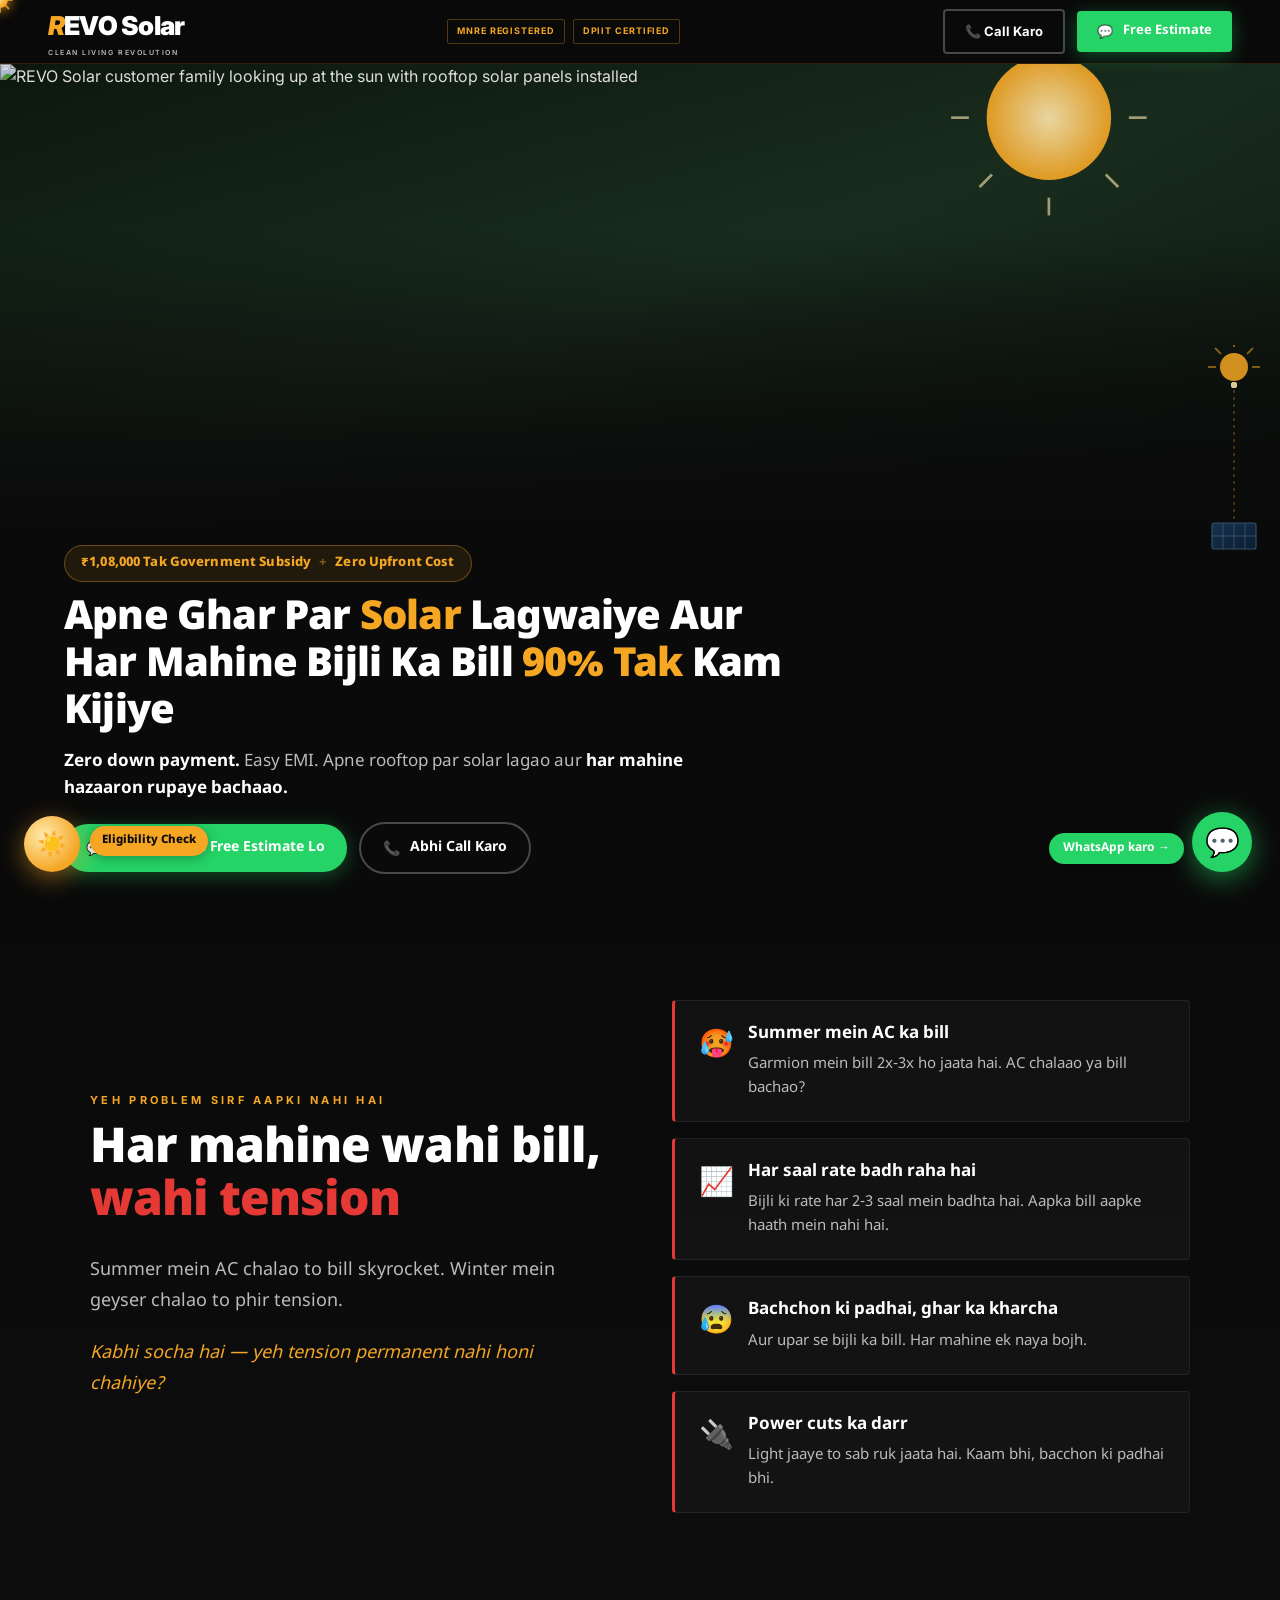
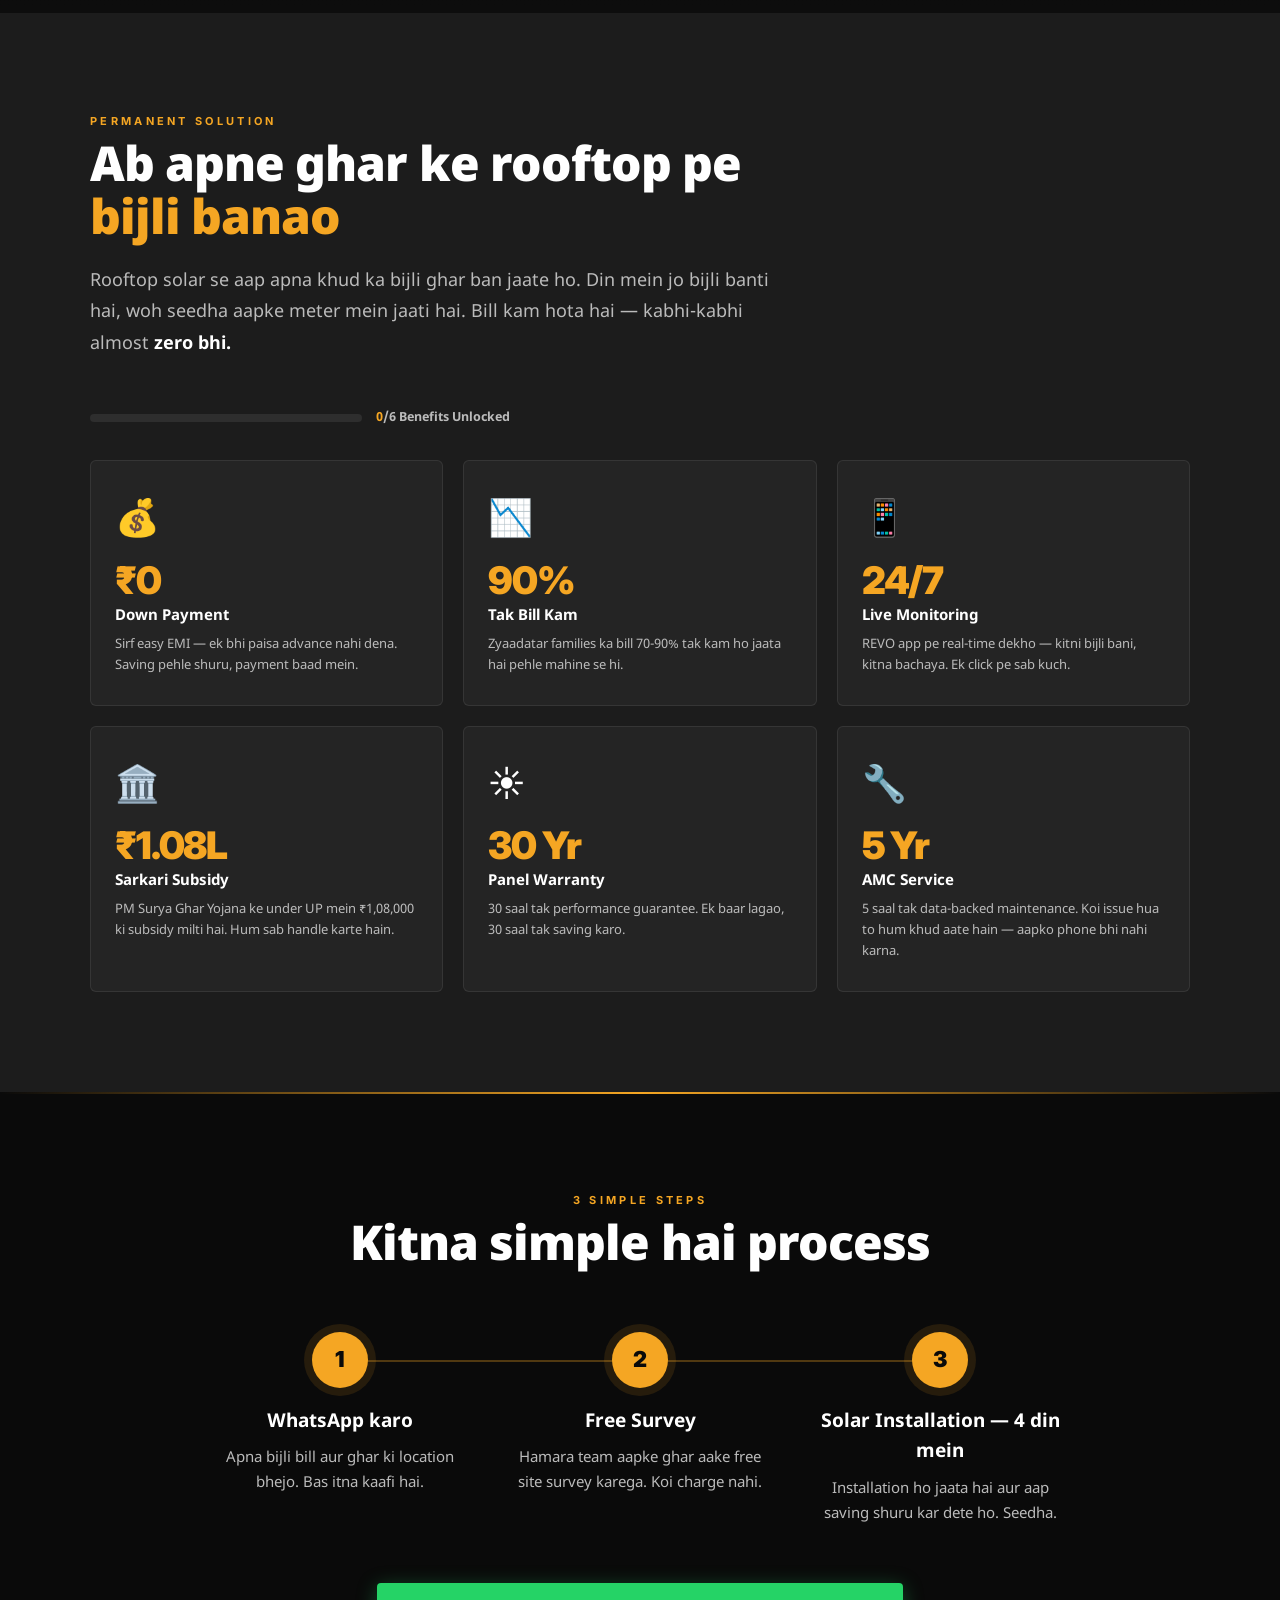
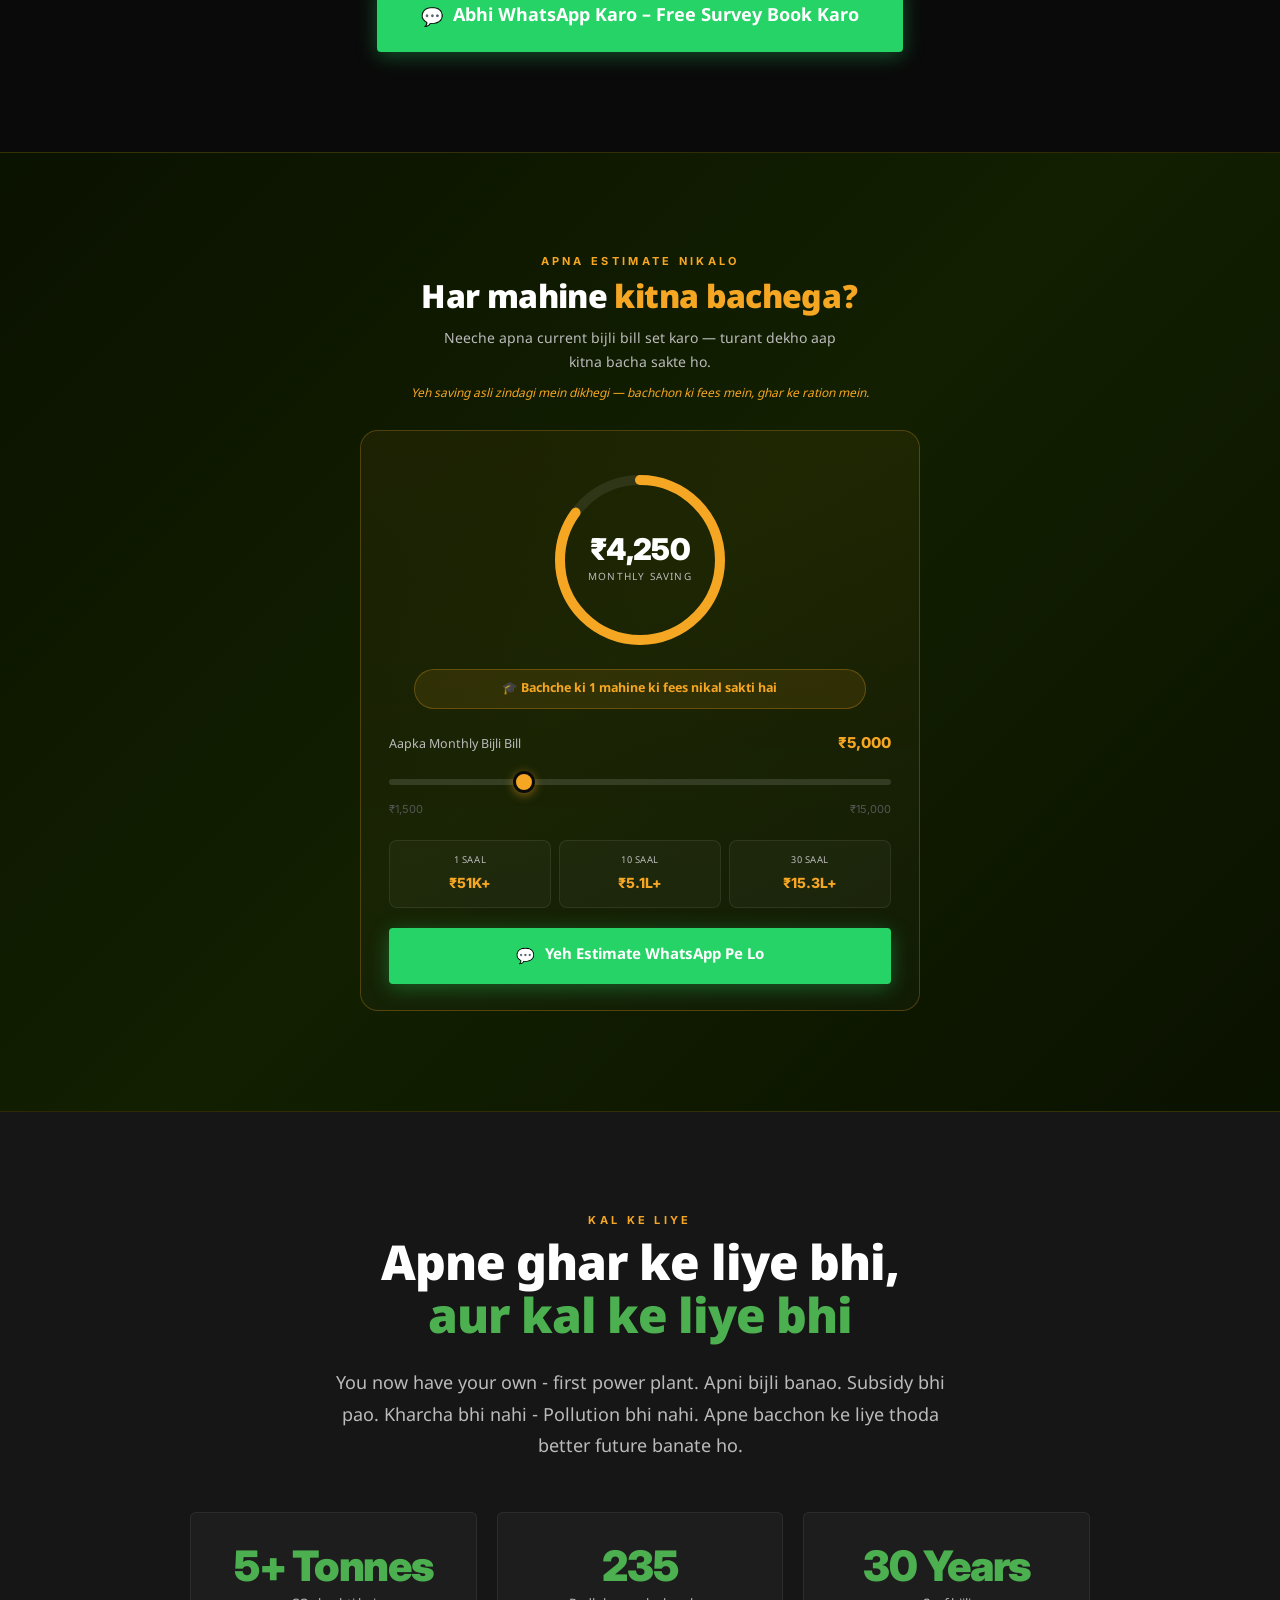
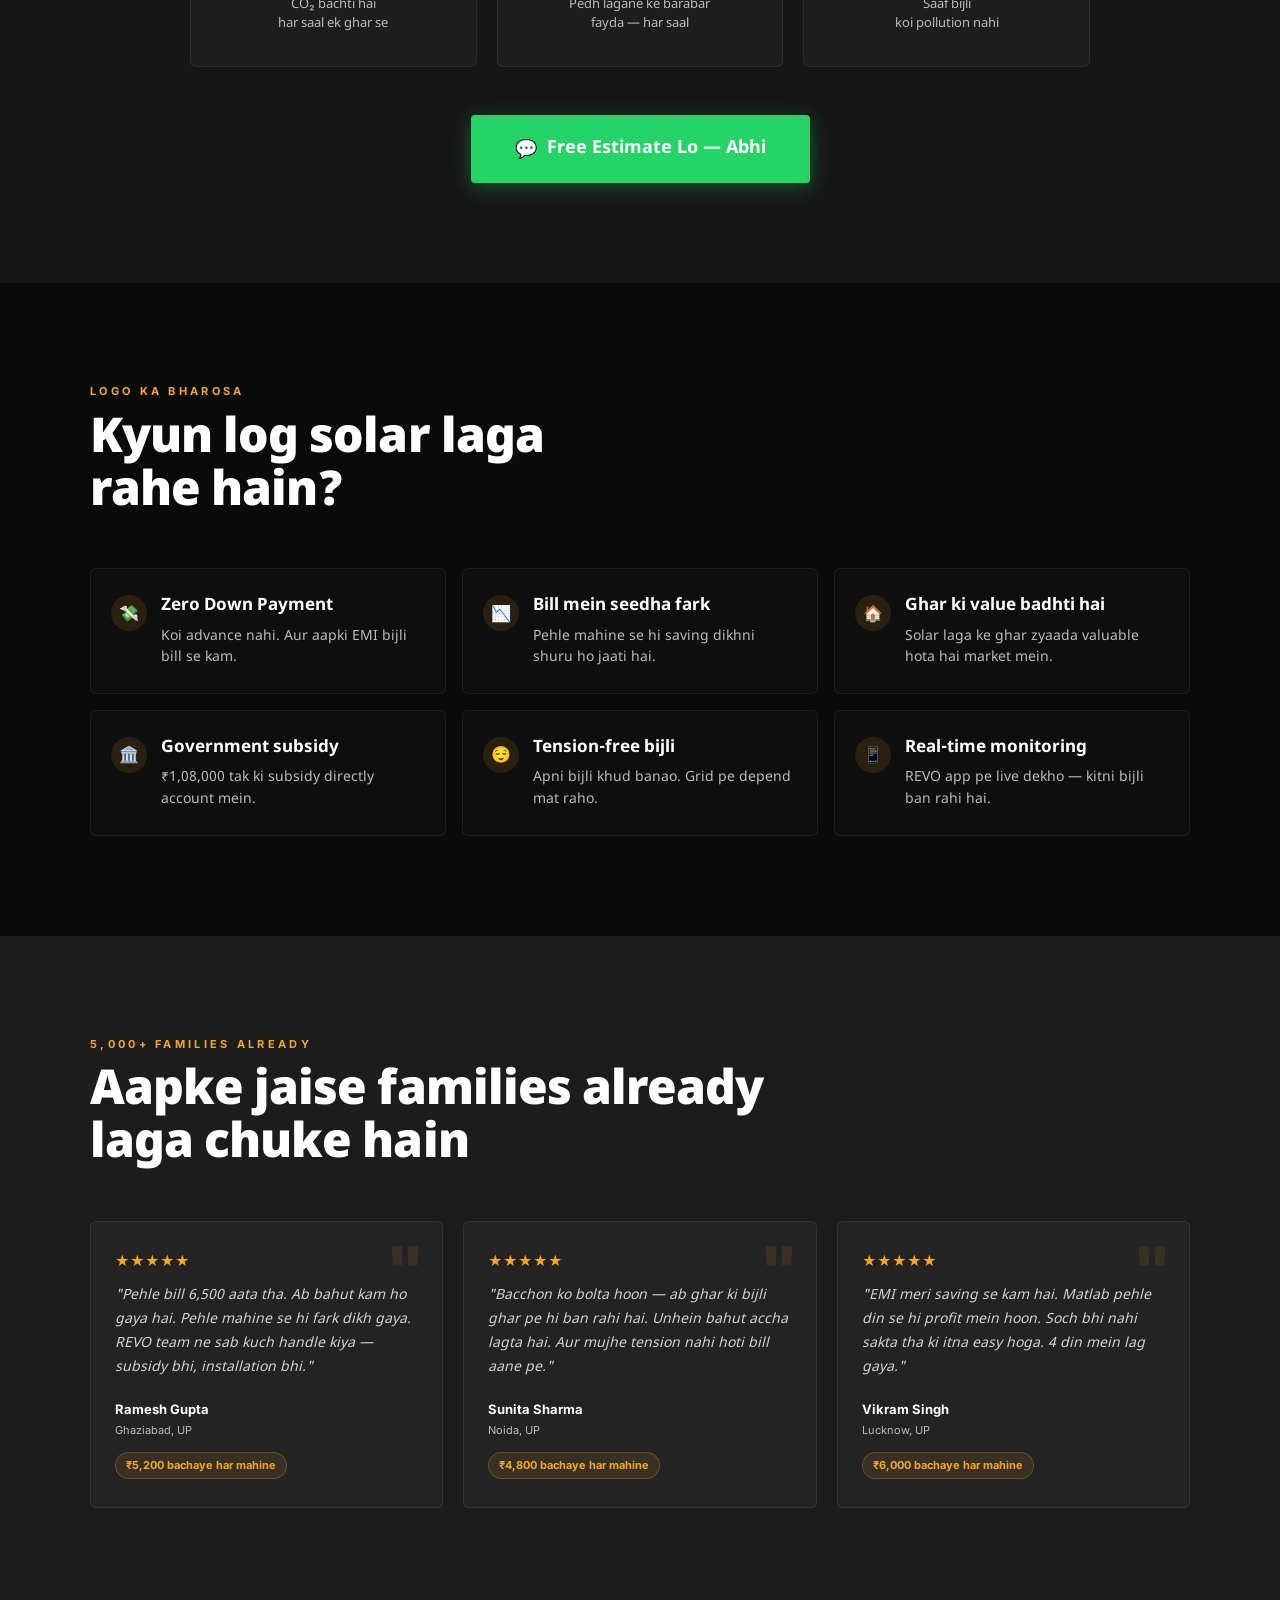
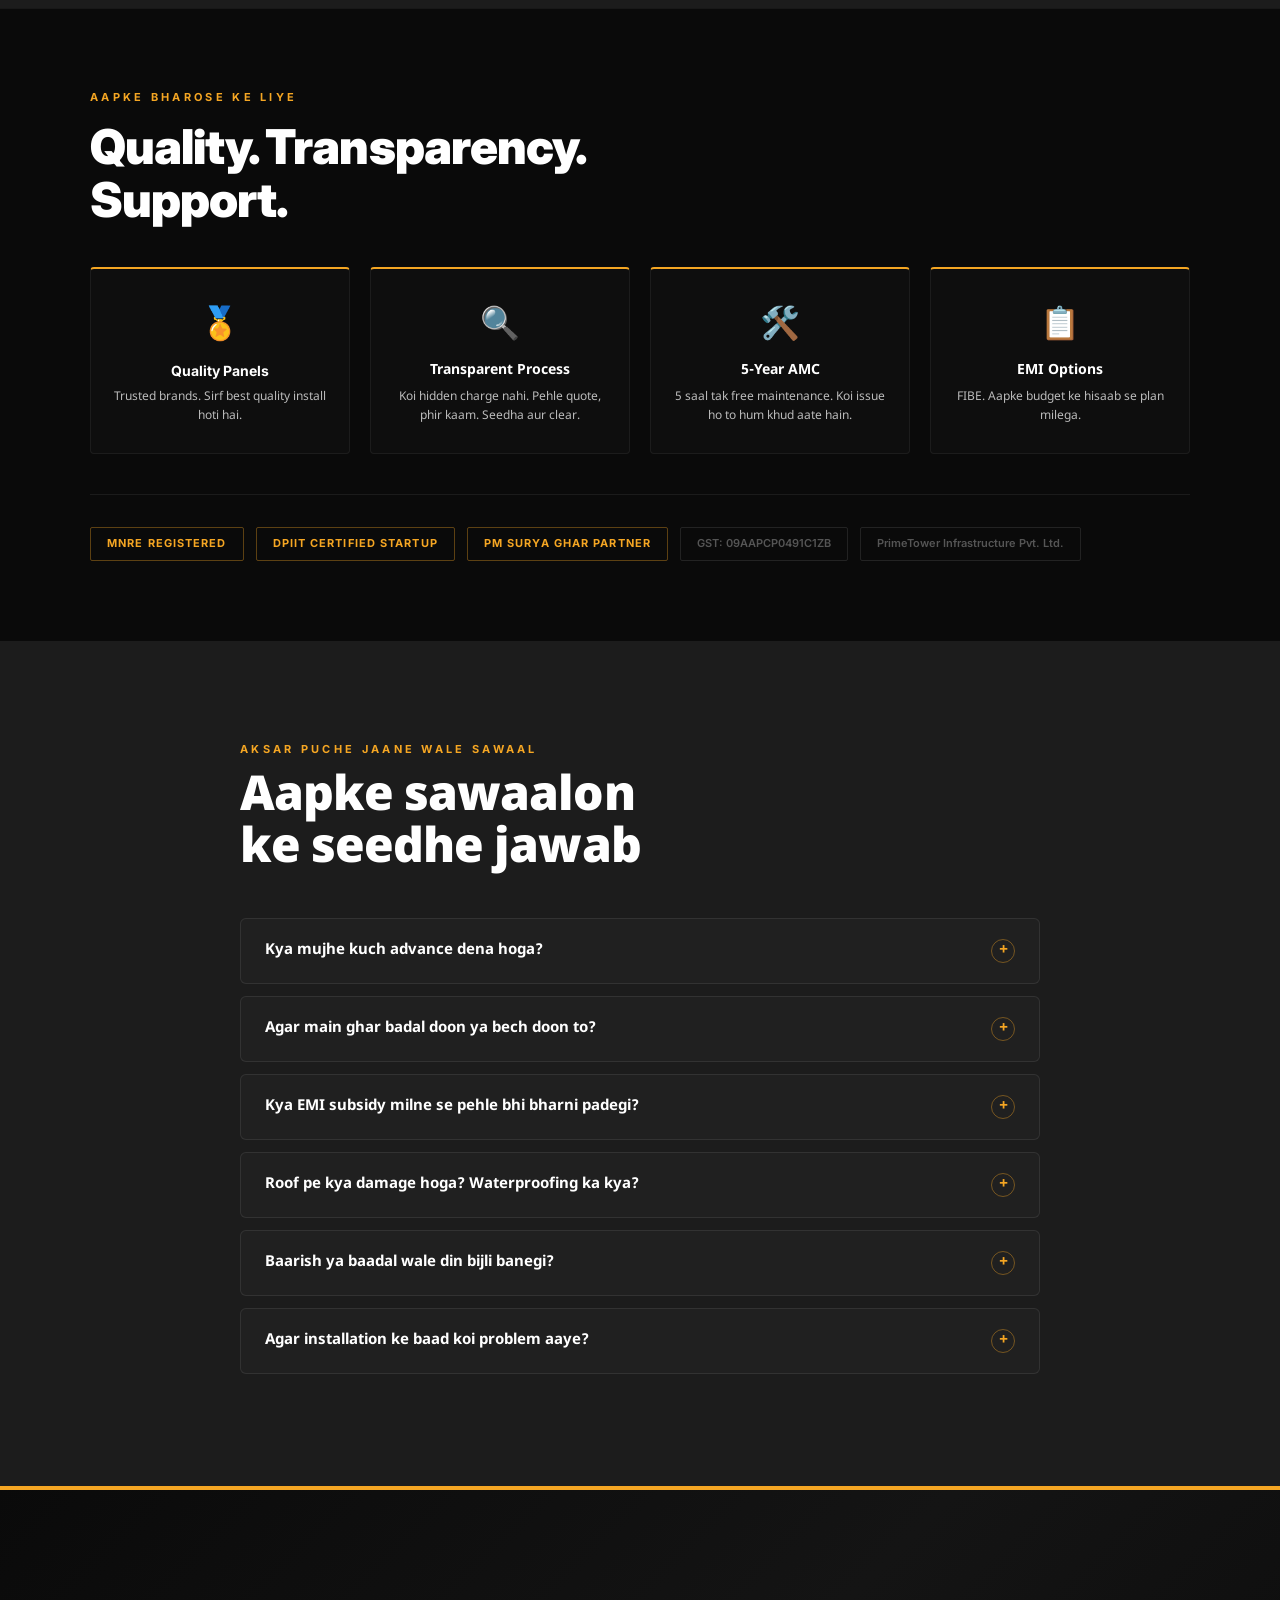
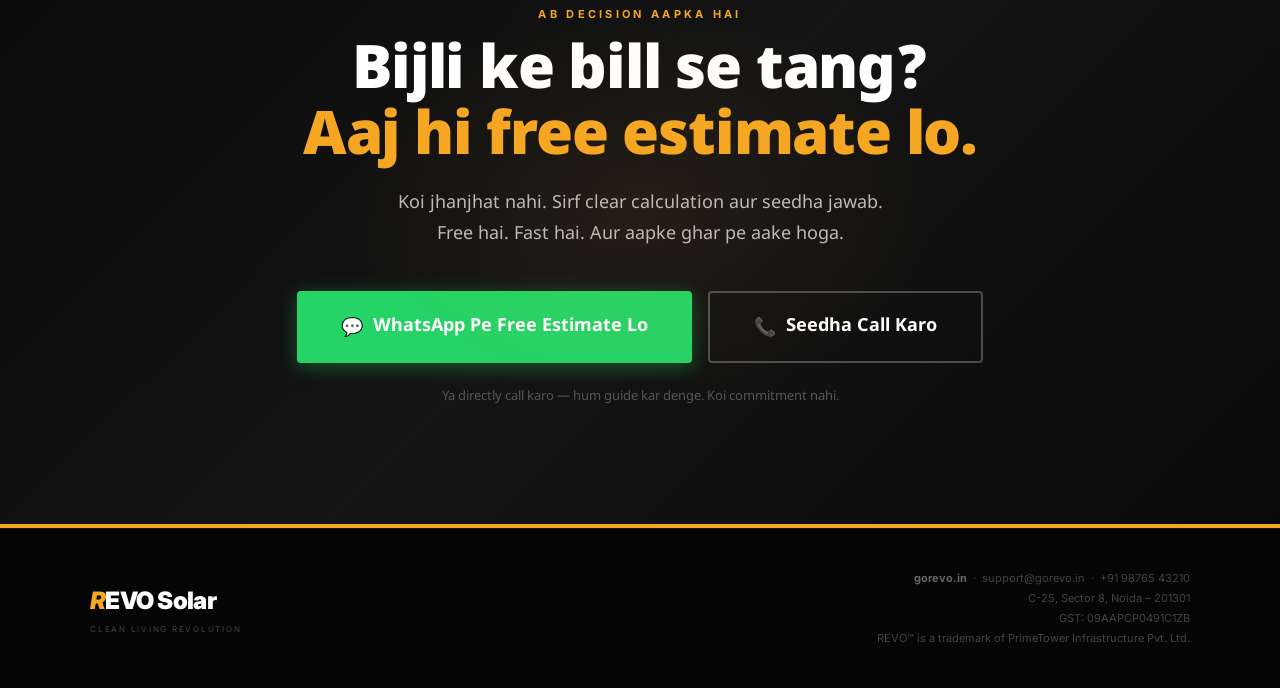
==== index.html @ 22bdc680 "update hero image and increase font size" ====
<!DOCTYPE html>
<html lang="hi">
<head>
<meta charset="UTF-8">
<meta name="viewport" content="width=device-width, initial-scale=1.0">
<title>REVO Solar — Ghar Ke Rooftop Pe Bijli Banao</title>

<!-- ── WHATSAPP / SOCIAL SHARE PREVIEW ── -->
<meta property="og:title" content="REVO Solar — Ghar Ke Rooftop Pe Bijli Banao">
<meta property="og:description" content="₹1,08,000 Tak Government Subsidy + Zero Upfront Cost. Apne ghar par solar lagwaiye aur bijli ka bill 90% tak kam kijiye.">
<meta property="og:image" content="https://gorevo.in/og-image.png">
<meta property="og:image:width" content="1200">
<meta property="og:image:height" content="630">
<meta property="og:url" content="https://gorevo.in">
<meta property="og:type" content="website">
<meta property="og:site_name" content="REVO Solar">
<meta name="twitter:card" content="summary_large_image">
<meta name="twitter:title" content="REVO Solar — Ghar Ke Rooftop Pe Bijli Banao">
<meta name="twitter:description" content="₹1,08,000 Tak Government Subsidy + Zero Upfront Cost. Har mahine bijli bill 90% tak kam kijiye.">
<meta name="twitter:image" content="https://gorevo.in/og-image.png">
<style>
@import url('https://fonts.googleapis.com/css2?family=Inter:ital,wght@0,300;0,400;0,500;0,600;0,700;0,800;0,900;1,700;1,900&family=Noto+Sans+Devanagari:wght@400;500;600;700;800;900&display=swap');

/* ── TOKENS ─────────────────────────────── */
:root {
  --black:   #0A0A0A;
  --dark:    #111111;
  --dark2:   #161616;
  --charcoal:#1C1C1C;
  --gold:    #F5A623;
  --gold2:   #E09010;
  --smoke:   #BBBBBB;
  --white:   #FFFFFF;
  --canvas:  #F5F3EE;
  --green:   #1DB954;
  --wa:      #25D366;
  --wa2:     #128C7E;
  --red:     #E53935;
}

/* ── RESET ───────────────────────────────── */
*, *::before, *::after { margin:0; padding:0; box-sizing:border-box; }
html { scroll-behavior: smooth; }
body {
  font-family: 'Inter', Arial, sans-serif;
  background: var(--black);
  color: var(--white);
  line-height: 1.6;
  overflow-x: hidden;
}
img { max-width:100%; display:block; }
a { text-decoration:none; color:inherit; }

/* Hindi text */
.hi {
  font-family: 'Noto Sans Devanagari', 'Inter', sans-serif;
}

/* ── TYPOGRAPHY ──────────────────────────── */
.eyebrow {
  font-size: 11px; font-weight: 700;
  letter-spacing: 0.3em; text-transform: uppercase;
  color: var(--gold);
}
.section-title {
  font-size: clamp(28px, 4vw, 48px);
  font-weight: 900; line-height: 1.1;
  letter-spacing: -0.02em;
}
.section-sub {
  font-size: clamp(15px, 2vw, 18px);
  color: var(--smoke); line-height: 1.75;
}

/* ── BUTTONS ─────────────────────────────── */
.btn {
  display: inline-flex; align-items: center; gap: 10px;
  font-family: 'Inter', sans-serif;
  font-weight: 700; font-size: 15px;
  padding: 16px 28px; border-radius: 4px;
  cursor: pointer; border: none;
  transition: all 0.2s ease;
  white-space: nowrap;
}
.btn-wa {
  background: var(--wa);
  color: var(--white);
  box-shadow: 0 4px 20px rgba(37,211,102,0.35);
}
.btn-wa:hover { background: var(--wa2); transform: translateY(-2px); box-shadow: 0 8px 28px rgba(37,211,102,0.45); }
.btn-call {
  background: transparent;
  color: var(--white);
  border: 2px solid rgba(255,255,255,0.25);
}
.btn-call:hover { border-color: var(--gold); color: var(--gold); }
.btn-gold {
  background: var(--gold);
  color: var(--black);
  font-size: 16px;
  padding: 18px 36px;
  box-shadow: 0 4px 24px rgba(245,166,35,0.35);
}
.btn-gold:hover { background: var(--gold2); transform: translateY(-2px); }
.btn-lg { font-size: 18px; padding: 20px 44px; }

/* ── NAVBAR ──────────────────────────────── */
.navbar {
  position: fixed; top: 0; left: 0; right: 0; z-index: 100;
  background: rgba(10,10,10,0.92);
  backdrop-filter: blur(16px);
  -webkit-backdrop-filter: blur(16px);
  border-bottom: 1px solid rgba(245,166,35,0.15);
  padding: env(safe-area-inset-top, 0px) 48px 0;
  display: flex; align-items: center;
  justify-content: space-between;
  height: calc(64px + env(safe-area-inset-top, 0px));
  box-sizing: border-box;
}
.nav-logo {
  font-size: 26px; font-weight: 900;
  letter-spacing: -0.03em; color: var(--white);
}
.nav-logo em { font-style: italic; color: var(--gold); }
.nav-logo-sub {
  font-size: 7px; font-weight: 600;
  letter-spacing: 0.22em; text-transform: uppercase;
  color: var(--smoke); margin-top: 1px;
}
.nav-cta {
  display: flex; align-items: center; gap: 12px;
}
.nav-badges {
  display: flex; gap: 8px; align-items: center;
}
.nav-badge {
  font-size: 9px; font-weight: 700;
  letter-spacing: 0.1em; text-transform: uppercase;
  color: var(--gold); border: 1px solid rgba(245,166,35,0.3);
  padding: 4px 9px; border-radius: 2px;
}

/* ── FLOATING WA BUTTON ──────────────────── */
.float-wa {
  position: fixed; bottom: 28px; right: 28px; z-index: 200;
  width: 60px; height: 60px; border-radius: 50%;
  background: var(--wa);
  display: flex; align-items: center; justify-content: center;
  box-shadow: 0 6px 28px rgba(37,211,102,0.55);
  font-size: 28px;
  cursor: pointer;
  transition: transform 0.2s, box-shadow 0.2s;
  animation: pulse-wa 2.5s infinite;
}
.float-wa:hover { transform: scale(1.1); box-shadow: 0 10px 36px rgba(37,211,102,0.7); }
@keyframes pulse-wa {
  0%,100% { box-shadow: 0 6px 28px rgba(37,211,102,0.55); }
  50% { box-shadow: 0 6px 40px rgba(37,211,102,0.85); }
}
.float-wa-label {
  position: fixed; bottom: 36px; right: 96px; z-index: 200;
  background: var(--wa); color: white;
  font-size: 12px; font-weight: 700;
  padding: 6px 14px; border-radius: 100px;
  white-space: nowrap;
  box-shadow: 0 2px 12px rgba(0,0,0,0.3);
  font-family: 'Noto Sans Devanagari', sans-serif;
}

/* ── SECTIONS ────────────────────────────── */
section { width: 100%; overflow: hidden; }

/* ── 1. HERO ─────────────────────────────── */
.hero {
  height: 100vh;
  height: 100svh;
  min-height: 560px;
  padding-top: calc(64px + env(safe-area-inset-top, 0px));
  display: flex; flex-direction: column;
  position: relative;
  background: var(--black);
  overflow: hidden;
}
.hero-image-zone {
  position: relative;
  width: 100%;
  flex: 1 1 auto;
  min-height: 0;
  background: linear-gradient(160deg, #0d1a0d 0%, #1a3020 50%, #0a120a 100%);
  display: flex; align-items: center; justify-content: center;
  overflow: hidden;
}
.hero-img-placeholder {
  width: 100%; height: 100%;
  background: linear-gradient(135deg,
    #1a2e1a 0%, #2d4a35 30%, #1a3a20 60%, #0d1a10 100%);
  display: flex; align-items: center; justify-content: center;
  font-size: 13px; color: rgba(255,255,255,0.2);
  letter-spacing: 0.2em; text-transform: uppercase;
  font-style: italic; flex-direction: column; gap: 8px;
}
/* Slot for the real hero image */
.hero-img-placeholder img {
  width:100%; height:100%; object-fit:cover; object-position:center;
}
.hero-image-zone::after {
  content:''; position:absolute; inset:0;
  background: linear-gradient(
    to bottom,
    transparent 35%,
    rgba(10,10,10,0.55) 72%,
    var(--black) 100%
  );
}

/* Hero content below image */
.hero-content {
  flex: 0 0 auto;
  padding: 18px 64px 26px;
  max-width: 900px;
  position: relative; z-index: 2;
}
.hero-content .eyebrow { margin-bottom: 10px; }
.hero-badge {
  display: inline-flex; align-items: center; gap: 8px;
  font-size: clamp(11px, 1.5vw, 13px); font-weight: 800;
  color: var(--gold); background: rgba(245,166,35,0.1);
  border: 1px solid rgba(245,166,35,0.35);
  padding: 7px 16px; border-radius: 100px;
  margin-bottom: 14px; letter-spacing: 0.01em;
}
.hero-badge .sep { color: rgba(245,166,35,0.45); }
.hero-headline {
  font-size: clamp(20px, 3.4vw, 40px);
  font-weight: 900; line-height: 1.18;
  letter-spacing: -0.02em;
  margin-bottom: 12px;
}
.hero-headline .word {
  display: inline-block;
  opacity: 0; transform: translateY(18px);
  animation: word-in 0.6s cubic-bezier(.22,1,.36,1) forwards;
}
@keyframes word-in { to { opacity: 1; transform: translateY(0); } }
.hero-headline .gold { color: var(--gold); }
.hero-sub {
  font-size: clamp(14px, 1.8vw, 17px);
  color: var(--smoke); line-height: 1.6;
  margin-bottom: 18px; max-width: 640px;
}
.hero-sub strong { color: var(--white); }
.hero-cta { display: flex; gap: 12px; flex-wrap: wrap; align-items: center; }
.hero-cta .btn {
  border-radius: 100px;
  padding: 13px 22px;
  font-size: 14px;
}
.hero-cta .btn-lg { font-size: 14px; padding: 13px 22px; }

/* ── 2. PAIN SECTION ─────────────────────── */
.pain {
  background: linear-gradient(180deg, var(--black) 0%, #0d0d0d 100%);
  padding: 100px 64px;
}
.pain-inner {
  max-width: 1100px; margin: 0 auto;
  display: grid; grid-template-columns: 1fr 1fr; gap: 64px; align-items: center;
}
.pain-text .eyebrow { margin-bottom: 16px; }
.pain-text .section-title { margin-bottom: 24px; }
.pain-text .section-sub { margin-bottom: 20px; }
.pain-text .section-sub + .section-sub { color: var(--gold); font-style: italic; }

.pain-cards { display: flex; flex-direction: column; gap: 16px; }
.pain-card {
  background: rgba(255,255,255,0.03);
  border: 1px solid rgba(255,255,255,0.07);
  border-left: 3px solid var(--red);
  border-radius: 4px;
  padding: 20px 24px;
  display: flex; align-items: flex-start; gap: 14px;
}
.pain-card .pc-icon { font-size: 28px; flex-shrink: 0; }
.pain-card .pc-title {
  font-size: 17px; font-weight: 700;
  color: var(--white); margin-bottom: 5px;
}
.pain-card .pc-sub { font-size: 15px; color: var(--smoke); line-height: 1.6; }

/* ── 3. SOLUTION ─────────────────────────── */
.solution {
  background: var(--charcoal);
  padding: 100px 64px;
}
.solution-inner {
  max-width: 1100px; margin: 0 auto;
}
.solution .eyebrow { margin-bottom: 14px; }
.solution .section-title { margin-bottom: 16px; max-width: 700px; }
.solution .section-sub { max-width: 680px; margin-bottom: 48px; }

.solution-grid {
  display: grid; grid-template-columns: repeat(3,1fr); gap: 20px;
}
.sol-card {
  background: rgba(255,255,255,0.04);
  border: 1px solid rgba(255,255,255,0.08);
  border-radius: 6px; padding: 28px 24px;
  transition: border-color 0.2s, background 0.2s;
}
.sol-card:hover {
  border-color: rgba(245,166,35,0.4);
  background: rgba(245,166,35,0.04);
}
.sol-card .sc-icon { font-size: 36px; margin-bottom: 14px; }
.sol-card .sc-num {
  font-size: 38px; font-weight: 900;
  color: var(--gold); letter-spacing: -0.03em;
  line-height: 1; margin-bottom: 6px;
}
.sol-card .sc-title {
  font-size: 15px; font-weight: 700;
  color: var(--white); margin-bottom: 6px;
}
.sol-card .sc-desc { font-size: 13px; color: var(--smoke); line-height: 1.6; }

.unlock-tracker {
  display: flex; align-items: center; gap: 14px;
  margin-bottom: 32px; max-width: 420px;
}
.unlock-bar-track {
  flex: 1; height: 8px; border-radius: 100px;
  background: rgba(255,255,255,0.08);
  overflow: hidden;
}
.unlock-bar-fill {
  height: 100%; width: 0%; border-radius: 100px;
  background: linear-gradient(90deg, var(--gold2), var(--gold));
  transition: width 0.5s cubic-bezier(.22,1,.36,1);
}
.unlock-label {
  font-size: 12.5px; font-weight: 700; color: var(--smoke);
  white-space: nowrap;
}
.unlock-label strong { color: var(--gold); }

.sol-card { position: relative; cursor: pointer; }
.sol-card .sc-check {
  position: absolute; top: 14px; right: 14px;
  width: 22px; height: 22px; border-radius: 50%;
  background: var(--gold); color: var(--black);
  font-size: 12px; font-weight: 900;
  display: flex; align-items: center; justify-content: center;
  opacity: 0; transform: scale(0.4);
  transition: opacity 0.3s cubic-bezier(.34,1.56,.64,1), transform 0.3s cubic-bezier(.34,1.56,.64,1);
}
.sol-card.unlocked {
  border-color: rgba(245,166,35,0.5);
  background: rgba(245,166,35,0.05);
  box-shadow: 0 0 0 1px rgba(245,166,35,0.15), 0 8px 24px rgba(245,166,35,0.1);
}
.sol-card.unlocked .sc-check { opacity: 1; transform: scale(1); }
.sol-card.unlocked .sc-num { animation: sc-num-pop 0.4s cubic-bezier(.34,1.56,.64,1); }
@keyframes sc-num-pop {
  0% { transform: scale(0.85); }
  60% { transform: scale(1.08); }
  100% { transform: scale(1); }
}

/* ── 4. HOW IT WORKS ─────────────────────── */
.howto {
  background: var(--black);
  padding: 100px 64px;
  position: relative;
}
.howto::before {
  content: ''; position: absolute;
  top: 0; left: 0; right: 0; height: 2px;
  background: linear-gradient(90deg, transparent, var(--gold), transparent);
}
.howto-inner { max-width: 900px; margin: 0 auto; text-align: center; }
.howto .eyebrow { margin-bottom: 14px; }
.howto .section-title { margin-bottom: 56px; }

.steps { display: grid; grid-template-columns: repeat(3,1fr); gap: 0; position: relative; }
.steps::before {
  content: ''; position: absolute;
  top: 28px; left: calc(33.33% / 2); right: calc(33.33% / 2);
  height: 2px; background: var(--gold); opacity: 0.3; z-index: 0;
}
.step-flow {
  position: absolute; top: 28px;
  left: calc(33.33% / 2); right: calc(33.33% / 2);
  height: 2px; z-index: 0; pointer-events: none;
}
.spark {
  position: absolute; top: -3px; left: 0;
  width: 8px; height: 8px; border-radius: 50%;
  background: var(--gold);
  box-shadow: 0 0 10px 2px rgba(245,166,35,0.7);
  opacity: 0;
  animation: spark-flow 3s ease-in-out infinite;
}
.spark:nth-child(2) { animation-delay: 1s; }
.spark:nth-child(3) { animation-delay: 2s; }
@keyframes spark-flow {
  0% { left: 0%; opacity: 0; }
  8% { opacity: 1; }
  92% { opacity: 1; }
  100% { left: 100%; opacity: 0; }
}
@keyframes spark-flow-v {
  0% { top: 0%; opacity: 0; }
  8% { opacity: 1; }
  92% { opacity: 1; }
  100% { top: 100%; opacity: 0; }
}
.step { display: flex; flex-direction: column; align-items: center; text-align: center; padding: 0 20px; position: relative; z-index: 1; }
.step-num {
  width: 56px; height: 56px; border-radius: 50%;
  background: var(--gold); color: var(--black);
  font-size: 22px; font-weight: 900;
  display: flex; align-items: center; justify-content: center;
  margin-bottom: 20px; flex-shrink: 0;
  box-shadow: 0 0 0 8px rgba(245,166,35,0.12);
  transition: transform 0.35s cubic-bezier(.34,1.56,.64,1), box-shadow 0.35s ease;
}
.step.is-visible:nth-child(1) .step-num { animation: step-pop 0.6s cubic-bezier(.34,1.56,.64,1) 0s both; }
.step.is-visible:nth-child(2) .step-num { animation: step-pop 0.6s cubic-bezier(.34,1.56,.64,1) 0.15s both; }
.step.is-visible:nth-child(3) .step-num { animation: step-pop 0.6s cubic-bezier(.34,1.56,.64,1) 0.3s both; }
@keyframes step-pop {
  0% { transform: scale(0.3) rotate(-20deg); opacity: 0; }
  70% { transform: scale(1.15) rotate(4deg); }
  100% { transform: scale(1) rotate(0deg); opacity: 1; }
}
.step:hover .step-num {
  transform: scale(1.12) rotate(-4deg);
  box-shadow: 0 0 0 8px rgba(245,166,35,0.22);
}
.step-title {
  font-size: 19px; font-weight: 700;
  color: var(--white); margin-bottom: 9px;
}
.step-desc { font-size: 15px; color: var(--smoke); line-height: 1.65; }

.howto-cta { margin-top: 56px; text-align: center; }

/* ── 5. SAVINGS ──────────────────────────── */
.savings {
  background: linear-gradient(135deg, #0A1200 0%, #121F00 50%, #0A1200 100%);
  padding: 100px 64px;
  position: relative;
  border-top: 1px solid rgba(245,166,35,0.15);
  border-bottom: 1px solid rgba(245,166,35,0.15);
}
.savings-inner {
  max-width: 560px; margin: 0 auto;
  text-align: center;
}
.savings-inner .eyebrow { margin-bottom: 12px; }
.savings-inner .section-title {
  color: var(--white); margin-bottom: 10px;
  font-size: clamp(24px, 3.4vw, 32px);
}
.savings-inner .section-sub {
  margin: 0 auto 8px; max-width: 420px;
  font-size: 14px;
}
.savings-inner .s-note {
  font-size: 12px; color: var(--gold);
  font-style: italic; margin-bottom: 26px;
}

.calc-card {
  background: linear-gradient(180deg, rgba(245,166,35,0.06), rgba(255,255,255,0.02));
  border: 1px solid rgba(245,166,35,0.25);
  border-radius: 18px;
  padding: 30px 28px 26px;
  text-align: left;
}

.savings-ring-wrap {
  position: relative;
  width: 190px; height: 190px;
  margin: 4px auto 6px;
}
.ring-svg { width: 100%; height: 100%; transform: rotate(-90deg); }
.ring-track { fill: none; stroke: rgba(255,255,255,0.08); stroke-width: 10; }
.ring-fill {
  fill: none; stroke: var(--gold); stroke-width: 10; stroke-linecap: round;
  transition: stroke-dashoffset 0.7s cubic-bezier(.22,1,.36,1);
}
.ring-fill.pulse { animation: ring-pulse 0.5s ease; }
@keyframes ring-pulse {
  0%,100% { filter: drop-shadow(0 0 0 rgba(245,166,35,0)); }
  50% { filter: drop-shadow(0 0 9px rgba(245,166,35,0.85)); }
}
.ring-center {
  position: absolute; inset: 0;
  display: flex; flex-direction: column; align-items: center; justify-content: center;
  text-align: center;
}
.ring-num {
  font-size: clamp(24px, 4vw, 30px); font-weight: 900;
  color: var(--white); letter-spacing: -0.02em; line-height: 1;
}
.ring-label {
  font-size: 10px; color: var(--smoke); text-transform: uppercase;
  letter-spacing: 0.12em; margin-top: 6px;
}

.milestone-badge {
  display: flex; align-items: center; justify-content: center; gap: 8px;
  text-align: center;
  background: rgba(245,166,35,0.1); border: 1px solid rgba(245,166,35,0.28);
  color: var(--gold); font-size: 12.5px; font-weight: 700;
  padding: 9px 14px; border-radius: 100px;
  margin: 14px auto 22px; max-width: 90%;
  transition: opacity 0.2s ease;
}

.calc-label {
  display: flex; justify-content: space-between; align-items: baseline;
  font-size: 12.5px; color: var(--smoke); margin-bottom: 12px;
}
.calc-label strong { font-size: 15px; color: var(--gold); font-weight: 800; }

.savings-chips { display: flex; gap: 8px; margin: 22px 0 20px; }
.chip {
  flex: 1; text-align: center;
  background: rgba(255,255,255,0.03); border: 1px solid rgba(255,255,255,0.08);
  border-radius: 8px; padding: 12px 6px;
}
.chip-label { font-size: 9.5px; color: var(--smoke); text-transform: uppercase; letter-spacing: 0.06em; margin-bottom: 4px; }
.chip-val { font-size: 14px; font-weight: 800; color: var(--gold); letter-spacing: -0.01em; }

.calc-card .btn { width: 100%; justify-content: center; }

/* ── 6. PLANET ───────────────────────────── */
.planet {
  background: var(--dark2);
  padding: 100px 64px;
}
.planet-inner {
  max-width: 900px; margin: 0 auto; text-align: center;
}
.planet .eyebrow { margin-bottom: 14px; }
.planet .section-title { margin-bottom: 20px; max-width: 700px; margin-left: auto; margin-right: auto; }
.planet .section-sub { max-width: 640px; margin: 0 auto 48px; }
.planet-glow { animation: heading-glow 2.6s ease-in-out infinite; }
@keyframes heading-glow {
  0%, 100% { text-shadow: 0 0 0px rgba(76,175,80,0); }
  50% { text-shadow: 0 0 18px rgba(76,175,80,0.6); }
}

.planet-stats {
  display: grid; grid-template-columns: repeat(3,1fr); gap: 20px;
  margin-bottom: 48px;
}
.planet-stat {
  padding: 32px 20px;
  background: rgba(255,255,255,0.03);
  border: 1px solid rgba(255,255,255,0.07);
  border-radius: 6px;
  transition: transform 0.3s ease, border-color 0.3s ease, background 0.3s ease, box-shadow 0.3s ease;
}
.planet-stat:hover {
  transform: translateY(-6px);
  border-color: rgba(76,175,80,0.45);
  background: rgba(76,175,80,0.05);
  box-shadow: 0 14px 32px rgba(76,175,80,0.15);
}
.planet-stat .ps-num {
  font-size: 42px; font-weight: 900;
  color: #4CAF50; letter-spacing: -0.03em; line-height: 1;
  margin-bottom: 8px;
  animation: ps-glow 3.4s ease-in-out infinite;
}
.planet-stat:nth-child(2) .ps-num { animation-delay: 0.5s; }
.planet-stat:nth-child(3) .ps-num { animation-delay: 1s; }
.planet-stat:hover .ps-num { animation-play-state: paused; text-shadow: 0 0 22px rgba(76,175,80,0.85); }
@keyframes ps-glow {
  0%, 100% { text-shadow: 0 0 0px rgba(76,175,80,0); }
  50% { text-shadow: 0 0 16px rgba(76,175,80,0.55); }
}
.planet-stat .ps-label { font-size: 13px; color: var(--smoke); line-height: 1.5; }

/* ── 7. WHY ──────────────────────────────── */
.why {
  background: var(--black);
  padding: 100px 64px;
}
.why-inner { max-width: 1100px; margin: 0 auto; }
.why .eyebrow { margin-bottom: 14px; }
.why .section-title { margin-bottom: 48px; max-width: 600px; }

.why-grid {
  display: grid; grid-template-columns: repeat(3,1fr); gap: 16px;
}
.why-item {
  display: flex; align-items: flex-start; gap: 14px;
  padding: 24px 20px;
  background: rgba(255,255,255,0.02);
  border: 1px solid rgba(255,255,255,0.06);
  border-radius: 6px;
  transition: border-color 0.2s;
}
.why-item:hover { border-color: rgba(245,166,35,0.3); }
.why-icon {
  width: 36px; height: 36px; border-radius: 50%;
  background: rgba(245,166,35,0.12);
  display: flex; align-items: center; justify-content: center;
  font-size: 16px; flex-shrink: 0; margin-top: 2px;
}
.why-title { font-size: 17px; font-weight: 700; color: var(--white); margin-bottom: 5px; }
.why-sub { font-size: 14px; color: var(--smoke); line-height: 1.55; }

/* ── 8. TESTIMONIALS ─────────────────────── */
.social {
  background: var(--charcoal);
  padding: 100px 64px;
}
.social-inner { max-width: 1100px; margin: 0 auto; }
.social .eyebrow { margin-bottom: 14px; }
.social .section-title { margin-bottom: 48px; }

.testimonials {
  display: grid; grid-template-columns: repeat(3,1fr); gap: 20px;
}
.t-card {
  background: rgba(255,255,255,0.03);
  border: 1px solid rgba(255,255,255,0.08);
  border-radius: 6px; padding: 28px 24px;
  position: relative;
}
.t-card::before {
  content: '"';
  position: absolute; top: 16px; right: 20px;
  font-size: 64px; line-height: 1;
  color: rgba(245,166,35,0.1); font-weight: 900;
}
.t-stars { color: var(--gold); font-size: 14px; margin-bottom: 12px; }
.t-quote {
  font-size: 14px; color: rgba(255,255,255,0.8);
  line-height: 1.7; margin-bottom: 20px;
  font-style: italic;
}
.t-author { font-size: 13px; font-weight: 700; color: var(--white); }
.t-loc { font-size: 11px; color: var(--smoke); margin-top: 2px; }
.t-saving {
  display: inline-block; margin-top: 12px;
  background: rgba(245,166,35,0.1); border: 1px solid rgba(245,166,35,0.25);
  color: var(--gold); font-size: 11px; font-weight: 700;
  padding: 4px 10px; border-radius: 100px;
}

/* ── 9. TRUST ────────────────────────────── */
.trust {
  background: var(--black);
  padding: 80px 64px;
  border-top: 1px solid rgba(255,255,255,0.06);
}
.trust-inner { max-width: 1100px; margin: 0 auto; }
.trust .eyebrow { margin-bottom: 14px; }
.trust .section-title { margin-bottom: 40px; max-width: 500px; }

.trust-grid {
  display: grid; grid-template-columns: repeat(4,1fr); gap: 20px;
}
.trust-card {
  padding: 28px 20px;
  background: rgba(255,255,255,0.02);
  border: 1px solid rgba(255,255,255,0.06);
  border-top: 2px solid var(--gold);
  border-radius: 4px; text-align: center;
}
.trust-card .tc-icon { font-size: 32px; margin-bottom: 12px; }
.trust-card .tc-title { font-size: 14px; font-weight: 700; color: var(--white); margin-bottom: 6px; }
.trust-card .tc-sub { font-size: 12px; color: var(--smoke); line-height: 1.55; }

.trust-badges {
  display: flex; gap: 12px; flex-wrap: wrap;
  margin-top: 40px; padding-top: 32px;
  border-top: 1px solid rgba(255,255,255,0.07);
  align-items: center;
}
.t-badge {
  border: 1px solid rgba(245,166,35,0.35);
  color: var(--gold); font-size: 11px; font-weight: 700;
  letter-spacing: 0.1em; text-transform: uppercase;
  padding: 7px 16px; border-radius: 2px;
}
.t-badge-dim {
  border: 1px solid rgba(255,255,255,0.1);
  color: #555; font-size: 11px; font-weight: 600;
  padding: 7px 16px; border-radius: 2px;
}

/* ── 10. FINAL CTA ───────────────────────── */
.final-cta {
  background: linear-gradient(135deg, #0A0A0A 0%, #141414 50%, #0A0A0A 100%);
  padding: 120px 64px;
  text-align: center;
  position: relative;
  overflow: hidden;
}
.final-cta::before {
  content: ''; position: absolute;
  top: 0; left: 0; right: 0; height: 4px;
  background: var(--gold);
}
.final-cta::after {
  content: ''; position: absolute;
  bottom: 0; left: 0; right: 0; height: 4px;
  background: var(--gold);
}
/* Subtle radial glow */
.final-cta .glow {
  position: absolute; top: 50%; left: 50%;
  transform: translate(-50%,-50%);
  width: 600px; height: 400px;
  background: radial-gradient(ellipse, rgba(245,166,35,0.07) 0%, transparent 70%);
  pointer-events: none;
}
.final-cta .eyebrow { margin-bottom: 16px; }
.final-cta .section-title { margin-bottom: 16px; font-size: clamp(36px,5vw,60px); }
.final-cta .section-sub { margin-bottom: 40px; max-width: 560px; margin-left: auto; margin-right: auto; }
.final-cta-btns { display: flex; gap: 16px; justify-content: center; flex-wrap: wrap; margin-bottom: 24px; }
.final-cta .cta-note {
  font-size: 13px; color: #555;
}

/* ── FOOTER ──────────────────────────────── */
footer {
  background: #050505;
  padding: 40px 64px;
  border-top: 1px solid rgba(255,255,255,0.06);
}
.footer-inner {
  max-width: 1100px; margin: 0 auto;
  display: flex; justify-content: space-between; align-items: center;
  flex-wrap: wrap; gap: 20px;
}
.footer-logo .logo { font-size: 24px; font-weight: 900; color: var(--white); letter-spacing: -0.03em; }
.footer-logo .logo em { font-style: italic; color: var(--gold); }
.footer-logo .tagline { font-size: 8px; letter-spacing: 0.22em; text-transform: uppercase; color: #444; margin-top: 3px; }
.footer-info { font-size: 11px; color: #444; line-height: 1.8; text-align: right; }
.footer-info a { color: #555; }
.footer-info strong { color: #666; }

/* ── HERO ILLUSTRATION ───────────────────── */
.hero-illustration {
  width: 100%; height: 100%;
  display: flex; align-items: center; justify-content: center;
}
.hero-illustration svg { width: 100%; height: 100%; }
.hero-illustration--photo {
  position: relative;
  overflow: hidden;
}
.hero-photo {
  width: 100%; height: 100%;
  object-fit: cover;
  object-position: center 30%;
  display: block;
}
.hero-photo-scrim {
  position: absolute; inset: 0;
  background: linear-gradient(180deg, rgba(10,10,10,0.15) 0%, rgba(10,10,10,0.05) 40%, rgba(10,10,10,0.55) 100%);
  pointer-events: none;
}
.hero-sun-overlay {
  position: absolute; top: 0; left: 0;
  width: 100% !important; height: 100% !important;
  pointer-events: none;
}
.sun-ray {
  transform-origin: center;
  animation: sun-spin 40s linear infinite;
}
@keyframes sun-spin { to { transform: rotate(360deg); } }
.solar-glow { animation: solar-glint 3.2s ease-in-out infinite; }
@keyframes solar-glint {
  0%,100% { opacity: 0.55; }
  50% { opacity: 1; }
}

/* ── SUN CURSOR ──────────────────────────── */
@media (hover: hover) and (pointer: fine) {
  body.sun-cursor-on, body.sun-cursor-on * {
    cursor: none !important;
  }
}
.sun-cursor {
  position: fixed; top: 0; left: 0; z-index: 9999;
  width: 26px; height: 26px;
  pointer-events: none;
  transform: translate(-50%, -50%);
  display: none;
}
.sun-cursor-core {
  position: absolute; inset: 5px;
  border-radius: 50%;
  background: radial-gradient(circle at 35% 35%, #FFEBB0, var(--gold) 70%);
  box-shadow: 0 0 12px 3px rgba(245,166,35,0.65);
  transition: transform 0.15s ease, box-shadow 0.15s ease;
}
.sun-cursor-rays {
  position: absolute; inset: 0;
  animation: sun-spin 6s linear infinite;
}
.sun-cursor-rays span {
  position: absolute; left: 50%; top: 0;
  width: 2px; height: 8px; margin-left: -1px;
  background: var(--gold); opacity: 0.75; border-radius: 2px;
  transform-origin: 1px 13px;
}
.sun-cursor-rays span:nth-child(1) { transform: rotate(0deg); }
.sun-cursor-rays span:nth-child(2) { transform: rotate(45deg); }
.sun-cursor-rays span:nth-child(3) { transform: rotate(90deg); }
.sun-cursor-rays span:nth-child(4) { transform: rotate(135deg); }
.sun-cursor-rays span:nth-child(5) { transform: rotate(180deg); }
.sun-cursor-rays span:nth-child(6) { transform: rotate(225deg); }
.sun-cursor-rays span:nth-child(7) { transform: rotate(270deg); }
.sun-cursor-rays span:nth-child(8) { transform: rotate(315deg); }
.sun-cursor.is-active .sun-cursor-core { transform: scale(1.35); box-shadow: 0 0 18px 5px rgba(245,166,35,0.85); }
.sun-cursor.is-down .sun-cursor-core { transform: scale(0.85); }

/* ── ELECTRIC SHIMMER ("chamak") ─────────── */
.shine { position: relative; overflow: hidden; }
.shine::after {
  content: '';
  position: absolute; top: 0; left: -150%;
  width: 55%; height: 100%;
  background: linear-gradient(120deg, transparent 0%, rgba(255,255,255,0.4) 50%, transparent 100%);
  transform: skewX(-20deg);
  animation: shine-sweep 4s ease-in-out infinite;
}
@keyframes shine-sweep {
  0% { left: -150%; }
  30% { left: 150%; }
  100% { left: 150%; }
}

/* ── AMBIENT SIDE WIDGET (sun → panel) ───── */
.side-energy {
  position: fixed;
  right: 14px; top: 50%; transform: translateY(-50%);
  width: 64px; z-index: 60;
  pointer-events: none;
  opacity: 0.85;
}
.side-energy svg { width: 100%; height: auto; display: block; }
.side-energy .se-sun { animation: se-sun-pulse 3s ease-in-out infinite; transform-origin: center; }
@keyframes se-sun-pulse {
  0%, 100% { opacity: 0.85; }
  50% { opacity: 1; }
}
.side-energy .se-spark {
  animation: se-flow 2.2s linear infinite;
}
.side-energy .se-spark:nth-child(2) { animation-delay: 0.7s; }
.side-energy .se-spark:nth-child(3) { animation-delay: 1.4s; }
@keyframes se-flow {
  0% { transform: translateY(0); opacity: 0; }
  10% { opacity: 1; }
  85% { opacity: 1; }
  100% { transform: translateY(137px); opacity: 0; }
}
.side-energy .se-panel { animation: se-panel-glow 2.2s ease-in-out infinite; }
@keyframes se-panel-glow {
  0%, 80%, 100% { filter: drop-shadow(0 0 0 rgba(245,166,35,0)); }
  90% { filter: drop-shadow(0 0 6px rgba(245,166,35,0.8)); }
}
@media (max-width: 1150px) {
  .side-energy { display: none; }
}

/* ── ELIGIBILITY POPUP ───────────────────── */
.eligibility-trigger {
  position: fixed; left: 24px; bottom: 28px; z-index: 195;
  width: 56px; height: 56px; border-radius: 50%;
  background: radial-gradient(circle at 35% 35%, #FFEBB0, var(--gold) 70%);
  border: none; cursor: pointer;
  box-shadow: 0 6px 24px rgba(245,166,35,0.5);
  display: flex; align-items: center; justify-content: center;
  font-size: 24px;
  animation: elig-pulse 2.6s ease-in-out infinite;
  transition: transform 0.2s ease;
}
.eligibility-trigger:hover { transform: scale(1.08); }
@keyframes elig-pulse {
  0%, 100% { box-shadow: 0 6px 24px rgba(245,166,35,0.5); }
  50% { box-shadow: 0 6px 34px rgba(245,166,35,0.9); }
}
.eligibility-trigger-label {
  position: fixed; left: 90px; bottom: 44px; z-index: 195;
  background: var(--gold); color: var(--black);
  font-size: 11.5px; font-weight: 800;
  padding: 6px 12px; border-radius: 100px;
  white-space: nowrap; box-shadow: 0 2px 12px rgba(0,0,0,0.3);
  pointer-events: none;
}

.eligibility-overlay {
  position: fixed; inset: 0; z-index: 300;
  background: rgba(5,5,5,0.75);
  backdrop-filter: blur(4px);
  display: none;
  align-items: center; justify-content: center;
  padding: 20px;
}
.eligibility-overlay.is-open { display: flex; }

.eligibility-modal {
  position: relative;
  width: 100%; max-width: 380px;
  background: var(--charcoal);
  border: 1px solid rgba(245,166,35,0.35);
  border-radius: 16px;
  padding: 30px 26px 22px;
  animation: modal-pop 0.5s cubic-bezier(.34,1.56,.64,1);
}
.eligibility-modal::before {
  content: ''; position: absolute; top: 50%; left: 50%; z-index: -1;
  width: 560px; height: 560px;
  transform: translate(-50%,-50%) scale(0);
  background: radial-gradient(circle, rgba(245,166,35,0.4) 0%, transparent 62%);
  border-radius: 50%;
  animation: burst-out 0.7s ease-out;
}
@keyframes burst-out {
  0% { transform: translate(-50%,-50%) scale(0); opacity: 1; }
  100% { transform: translate(-50%,-50%) scale(1); opacity: 0; }
}
@keyframes modal-pop {
  0% { transform: scale(0.4) rotate(-10deg); opacity: 0; }
  65% { transform: scale(1.05) rotate(2deg); opacity: 1; }
  100% { transform: scale(1) rotate(0deg); }
}
.eligibility-close {
  position: absolute; top: 14px; right: 14px;
  width: 28px; height: 28px; border-radius: 50%;
  background: rgba(255,255,255,0.08); border: none; color: var(--smoke);
  font-size: 15px; cursor: pointer;
  display: flex; align-items: center; justify-content: center;
  transition: background 0.2s, color 0.2s;
}
.eligibility-close:hover { background: rgba(255,255,255,0.16); color: var(--white); }

.eligibility-icon {
  width: 56px; height: 56px; margin: 0 auto 12px;
  border-radius: 50%;
  background: radial-gradient(circle at 35% 35%, #FFEBB0, var(--gold) 70%);
  display: flex; align-items: center; justify-content: center;
  font-size: 26px;
  box-shadow: 0 0 22px rgba(245,166,35,0.5);
}
.eligibility-modal h3 { font-size: 19px; font-weight: 900; text-align: center; margin-bottom: 6px; color: var(--white); }
.elig-sub { font-size: 12.5px; color: var(--smoke); text-align: center; margin-bottom: 20px; }

.elig-field { margin-bottom: 13px; }
.elig-field label {
  display: block; font-size: 11px; color: var(--smoke); margin-bottom: 6px;
  text-transform: uppercase; letter-spacing: 0.05em;
}
.elig-field input, .elig-field select {
  width: 100%; background: rgba(255,255,255,0.05);
  border: 1px solid rgba(255,255,255,0.14); border-radius: 6px;
  padding: 11px 12px; color: var(--white); font-size: 14px;
  font-family: inherit; outline: none; transition: border-color 0.2s;
}
.elig-field input:focus, .elig-field select:focus { border-color: var(--gold); }
.eligibility-modal .btn { width: 100%; justify-content: center; margin-top: 4px; }
.elig-note { font-size: 10.5px; color: #555; text-align: center; margin-top: 12px; }

@media (max-width: 768px) {
  .eligibility-trigger { bottom: 82px; }
  .eligibility-trigger-label { display: none; }
}

/* ── SCROLL REVEAL ────────────────────────── */
.reveal {
  opacity: 0; transform: translateY(22px);
  transition: opacity 0.7s ease, transform 0.7s ease;
}
.reveal.is-visible { opacity: 1; transform: translateY(0); }
@media (prefers-reduced-motion: reduce) {
  .reveal { opacity: 1; transform: none; transition: none; }
  .sun-ray, .solar-glow { animation: none; }
  .shine::after { animation: none; display: none; }
  .planet-stat .ps-num, .planet-glow { animation: none; }
  .side-energy .se-sun, .side-energy .se-spark, .side-energy .se-panel { animation: none; }
  .spark { animation: none; opacity: 0; }
  .eligibility-trigger { animation: none; }
  .eligibility-modal, .eligibility-modal::before { animation: none; }
  .sun-cursor-rays { animation: none; }
}

/* ── CALCULATOR ──────────────────────────── */
.calc-slider {
  width: 100%; -webkit-appearance: none; appearance: none;
  height: 6px; border-radius: 100px;
  background: rgba(255,255,255,0.12);
  outline: none; cursor: pointer;
  accent-color: var(--gold);
}
.calc-slider::-webkit-slider-thumb {
  -webkit-appearance: none; appearance: none;
  width: 22px; height: 22px; border-radius: 50%;
  background: var(--gold);
  box-shadow: 0 2px 10px rgba(245,166,35,0.5);
  border: 3px solid var(--black);
  cursor: pointer;
}
.calc-slider::-moz-range-thumb {
  width: 22px; height: 22px; border-radius: 50%;
  background: var(--gold);
  box-shadow: 0 2px 10px rgba(245,166,35,0.5);
  border: 3px solid var(--black);
  cursor: pointer;
}
.calc-ticks {
  display: flex; justify-content: space-between;
  font-size: 11px; color: #555; margin-top: 8px;
}

/* ── FAQ ─────────────────────────────────── */
.faq {
  background: var(--charcoal);
  padding: 100px 64px;
}
.faq-inner { max-width: 800px; margin: 0 auto; }
.faq .eyebrow { margin-bottom: 14px; }
.faq .section-title { margin-bottom: 40px; }
.faq-item {
  background: rgba(255,255,255,0.02);
  border: 1px solid rgba(255,255,255,0.08);
  border-radius: 6px;
  margin-bottom: 12px;
  overflow: hidden;
}
.faq-item summary {
  list-style: none;
  cursor: pointer;
  padding: 20px 24px;
  display: flex; justify-content: space-between; align-items: center;
  gap: 16px;
  font-size: 15px; font-weight: 700; color: var(--white);
}
.faq-item summary::-webkit-details-marker { display: none; }
.faq-plus {
  flex-shrink: 0; width: 24px; height: 24px; border-radius: 50%;
  border: 1px solid rgba(245,166,35,0.4); color: var(--gold);
  display: flex; align-items: center; justify-content: center;
  font-size: 16px; transition: transform 0.25s ease;
}
.faq-item[open] .faq-plus { transform: rotate(45deg); }
.faq-item[open] summary { border-bottom: 1px solid rgba(255,255,255,0.08); }
.faq-a {
  padding: 4px 24px 22px;
  font-size: 14px; color: var(--smoke); line-height: 1.7;
}

/* ── STICKY MOBILE BAR ───────────────────── */
.sticky-mobile-bar {
  display: none;
  position: fixed; left: 0; right: 0; bottom: 0; z-index: 190;
  background: rgba(10,10,10,0.97);
  backdrop-filter: blur(10px);
  border-top: 1px solid rgba(245,166,35,0.25);
  padding: 10px 14px;
  gap: 10px;
}
.sticky-mobile-bar .btn { flex: 1; justify-content: center; padding: 13px 10px; font-size: 13px; }

/* ── RESPONSIVE ──────────────────────────── */
@media(max-width:768px){
  .navbar { padding: env(safe-area-inset-top, 0px) 20px 0; }
  .nav-logo { font-size: 18px; }
  .nav-logo-sub { font-size: 6px; }
  .nav-cta { gap: 8px; }
  .nav-cta .btn { padding: 8px 12px !important; font-size: 11px !important; }
  .nav-badges { display:none; }
  .hero-image-zone { min-height: 220px; }
  .hero-content { padding: 14px 20px 20px; }
  .hero-badge { font-size: 10.5px; padding: 6px 12px; }
  .hero-headline { font-size: clamp(19px, 5.6vw, 26px); }
  .hero-cta { flex-wrap: nowrap; gap: 8px; }
  .hero-cta .btn,
  .hero-cta .btn-lg,
  .hero-cta .btn-call {
    flex: 1 1 0;
    justify-content: center;
    text-align: center;
    white-space: normal;
    line-height: 1.25;
    gap: 6px;
    font-size: 12px;
    padding: 10px 10px;
    border-radius: 100px;
  }
  .pain { padding: 64px 24px; }
  .pain-inner { grid-template-columns: 1fr; gap: 40px; }
  .solution { padding: 64px 24px; }
  .solution-grid { grid-template-columns: 1fr; }
  .howto { padding: 64px 24px; }
  .steps { grid-template-columns: 1fr; gap: 40px; }
  .steps::before { display:none; }
  .step-flow {
    display: block;
    left: 50%; right: auto;
    width: 2px; height: auto;
    background: rgba(245,166,35,0.28);
    transform: translateX(-50%);
  }
  .step-flow .spark {
    top: 0; left: -3px;
    animation-name: spark-flow-v;
  }
  .savings { padding: 64px 24px; }
  .calc-card { padding: 22px 18px 20px; }
  .savings-ring-wrap { width: 160px; height: 160px; }
  .unlock-tracker { max-width: 100%; }
  .planet { padding: 64px 24px; }
  .planet-stats { grid-template-columns: 1fr; }
  .why { padding: 64px 24px; }
  .why-grid { grid-template-columns: 1fr; gap: 12px; }
  .why-item { padding: 18px 16px; }
  .social { padding: 64px 24px; }
  .testimonials { grid-template-columns: 1fr; }
  .trust { padding: 64px 24px; }
  .trust-grid { grid-template-columns: 1fr 1fr; }
  .final-cta { padding: 80px 24px; }
  footer { padding: 32px 24px; }
  .footer-inner { flex-direction:column; align-items:flex-start; }
  .footer-info { text-align:left; }
  .float-wa { display: none; }
  .float-wa-label { display:none; }
  .sticky-mobile-bar { display: flex; }
  body { padding-bottom: 68px; }
  .faq { padding: 64px 24px; }
}

/* Short viewport heights (small phones, landscape) — keep hero to one screen */
@media (max-height: 680px) {
  .hero-content { padding-top: 10px; padding-bottom: 14px; }
  .hero-sub { margin-bottom: 12px; }
}
</style>
</head>
<body>

<!-- ── FLOATING WHATSAPP ── -->
<a href="https://wa.me/919876543210?text=Namaste%2C%20mujhe%20free%20solar%20estimate%20chahiye" class="float-wa" title="WhatsApp pe Free Estimate Lo">💬</a>
<div class="float-wa-label hi">WhatsApp karo →</div>

<!-- ── AMBIENT SIDE ANIMATION: sun → panel ── -->
<div class="side-energy" aria-hidden="true">
  <svg viewBox="0 0 64 210" xmlns="http://www.w3.org/2000/svg">
    <defs>
      <linearGradient id="sePanelGrad" x1="0" y1="0" x2="1" y2="1">
        <stop offset="0%" stop-color="#1a3a5c"/>
        <stop offset="100%" stop-color="#0d2138"/>
      </linearGradient>
    </defs>
    <g class="se-sun">
      <circle cx="32" cy="22" r="14" fill="#F5A623"/>
      <g stroke="#F5A623" stroke-width="2" opacity="0.6">
        <line x1="32" y1="2" x2="32" y2="-6"/>
        <line x1="14" y1="22" x2="6" y2="22"/>
        <line x1="50" y1="22" x2="58" y2="22"/>
        <line x1="19" y1="9" x2="13" y2="3"/>
        <line x1="45" y1="9" x2="51" y2="3"/>
      </g>
    </g>
    <line x1="32" y1="38" x2="32" y2="175" stroke="#F5A623" stroke-width="1.5" stroke-dasharray="3 4" opacity="0.4"/>
    <circle class="se-spark" cx="32" cy="40" r="3" fill="#FFE9B0"/>
    <circle class="se-spark" cx="32" cy="40" r="3" fill="#FFE9B0"/>
    <circle class="se-spark" cx="32" cy="40" r="3" fill="#FFE9B0"/>
    <g class="se-panel" transform="translate(10,178)">
      <rect x="0" y="0" width="44" height="26" rx="2" fill="url(#sePanelGrad)" stroke="#3a5f7d" stroke-width="1.2"/>
      <line x1="11" y1="0" x2="11" y2="26" stroke="#3a5f7d"/>
      <line x1="22" y1="0" x2="22" y2="26" stroke="#3a5f7d"/>
      <line x1="33" y1="0" x2="33" y2="26" stroke="#3a5f7d"/>
      <line x1="0" y1="13" x2="44" y2="13" stroke="#3a5f7d"/>
    </g>
  </svg>
</div>

<!-- ═══════════════════════════════
     NAVBAR
     ═══════════════════════════════ -->
<nav class="navbar">
  <div>
    <div class="nav-logo"><em>R</em>EVO Solar</div>
    <div class="nav-logo-sub">Clean Living Revolution</div>
  </div>
  <div class="nav-badges">
    <span class="nav-badge shine">MNRE Registered</span>
    <span class="nav-badge shine">DPIIT Certified</span>
  </div>
  <div class="nav-cta">
    <a href="tel:+919876543210" class="btn btn-call" style="padding:10px 20px; font-size:13px;">📞 Call Karo</a>
    <a href="https://wa.me/919876543210?text=Free%20estimate%20chahiye" class="btn btn-wa" style="padding:10px 20px; font-size:13px;">
      💬 <span class="hi">Free Estimate</span>
    </a>
  </div>
</nav>


<!-- ═══════════════════════════════
     1. HERO
     ═══════════════════════════════ -->
<section class="hero">

  <!-- Hero image zone: real family photo + animated gamified sun overlay -->
  <div class="hero-image-zone">
    <div class="hero-illustration hero-illustration--photo">
      <!--
        ⚠️ SWAP THIS: put your real photo here (Indian family, RCC-roof home,
        solar panels visible, golden-hour light). Recommended size: 1600×900+,
        landscape. Just replace the file at this path — same filename,
        same folder — and it updates automatically everywhere.
      -->
      <img
        src="hero-family-photo.jpg"
        alt="REVO Solar customer family looking up at the sun with rooftop solar panels installed"
        class="hero-photo">
      <div class="hero-photo-scrim"></div>

      <!-- animated sun — gamified spinning rays + glow, floating over the real photo -->
      <svg class="hero-sun-overlay" viewBox="0 0 1440 700" xmlns="http://www.w3.org/2000/svg" preserveAspectRatio="xMidYMid slice">
        <defs>
          <radialGradient id="sunGrad2" cx="50%" cy="50%" r="50%">
            <stop offset="0%" stop-color="#FFE9B0"/>
            <stop offset="100%" stop-color="#F5A623"/>
          </radialGradient>
        </defs>
        <g class="solar-glow">
          <g class="sun-ray" transform="translate(1180,150)">
            <circle r="70" fill="url(#sunGrad2)" opacity="0.9"/>
            <g stroke="#FFE9B0" stroke-width="3" opacity="0.6">
              <line x1="0" y1="-110" x2="0" y2="-90"/>
              <line x1="0" y1="110" x2="0" y2="90"/>
              <line x1="-110" y1="0" x2="-90" y2="0"/>
              <line x1="110" y1="0" x2="90" y2="0"/>
              <line x1="-78" y1="-78" x2="-64" y2="-64"/>
              <line x1="78" y1="78" x2="64" y2="64"/>
              <line x1="-78" y1="78" x2="-64" y2="64"/>
              <line x1="78" y1="-78" x2="64" y2="-64"/>
            </g>
          </g>
        </g>
      </svg>
    </div>
  </div>

  <div class="hero-content">
    <div class="hero-badge shine hi">₹1,08,000 Tak Government Subsidy <span class="sep">+</span> Zero Upfront Cost</div>
    <h1 class="hero-headline hi">
      <span class="word" style="animation-delay:.12s">Apne</span>
      <span class="word" style="animation-delay:.16s">Ghar</span>
      <span class="word" style="animation-delay:.20s">Par</span>
      <span class="word gold" style="animation-delay:.24s">Solar</span>
      <span class="word" style="animation-delay:.28s">Lagwaiye</span>
      <span class="word" style="animation-delay:.32s">Aur</span><br>
      <span class="word" style="animation-delay:.38s">Har</span>
      <span class="word" style="animation-delay:.42s">Mahine</span>
      <span class="word" style="animation-delay:.46s">Bijli</span>
      <span class="word" style="animation-delay:.50s">Ka</span>
      <span class="word" style="animation-delay:.54s">Bill</span>
      <span class="word gold" style="animation-delay:.58s">90%</span>
      <span class="word gold" style="animation-delay:.62s">Tak</span>
      <span class="word" style="animation-delay:.66s">Kam</span>
      <span class="word" style="animation-delay:.70s">Kijiye</span>
    </h1>
    <p class="hero-sub hi">
      <strong>Zero down payment.</strong> Easy EMI. Apne rooftop par solar lagao aur <strong>har mahine hazaaron rupaye bachaao.</strong>
    </p>
    <div class="hero-cta">
      <a href="https://wa.me/919876543210?text=Namaste%2C%20mujhe%20free%20solar%20estimate%20chahiye" class="btn btn-wa btn-lg">
        💬 <span class="hi">WhatsApp pe Free Estimate Lo</span>
      </a>
      <a href="tel:+919876543210" class="btn btn-call">
        📞 <span class="hi">Abhi Call Karo</span>
      </a>
    </div>
  </div>
</section>


<!-- ═══════════════════════════════
     2. PAIN
     ═══════════════════════════════ -->
<section class="pain">
  <div class="pain-inner">
    <div class="pain-text">
      <div class="eyebrow">Yeh problem sirf aapki nahi hai</div>
      <h2 class="section-title hi">Har mahine wahi bill,<br><span style="color:var(--red);">wahi tension</span><br></h2>
      <p class="section-sub hi">Summer mein AC chalao to bill skyrocket. Winter mein geyser chalao to phir tension.</p>
      <p class="section-sub hi" style="color:var(--gold); font-style:italic; margin-top:12px;">Kabhi socha hai — yeh tension permanent nahi honi chahiye?</p>
    </div>
    <div class="pain-cards">
      <div class="pain-card">
        <div class="pc-icon">🥵</div>
        <div>
          <div class="pc-title hi">Summer mein AC ka bill</div>
          <div class="pc-sub hi">Garmion mein bill 2x-3x ho jaata hai. AC chalaao ya bill bachao?</div>
        </div>
      </div>
      <div class="pain-card">
        <div class="pc-icon">📈</div>
        <div>
          <div class="pc-title hi">Har saal rate badh raha hai</div>
          <div class="pc-sub hi">Bijli ki rate har 2-3 saal mein badhta hai. Aapka bill aapke haath mein nahi hai.</div>
        </div>
      </div>
      <div class="pain-card">
        <div class="pc-icon">😰</div>
        <div>
          <div class="pc-title hi">Bachchon ki padhai, ghar ka kharcha</div>
          <div class="pc-sub hi">Aur upar se bijli ka bill. Har mahine ek naya bojh.</div>
        </div>
      </div>
      <div class="pain-card">
        <div class="pc-icon">🔌</div>
        <div>
          <div class="pc-title hi">Power cuts ka darr</div>
          <div class="pc-sub hi">Light jaaye to sab ruk jaata hai. Kaam bhi, bacchon ki padhai bhi.</div>
        </div>
      </div>
    </div>
  </div>
</section>


<!-- ═══════════════════════════════
     3. SOLUTION
     ═══════════════════════════════ -->
<section class="solution">
  <div class="solution-inner">
    <div class="eyebrow">Permanent Solution</div>
    <h2 class="section-title hi">Ab apne ghar ke rooftop pe<br><span style="color:var(--gold);">bijli banao</span></h2>
    <p class="section-sub hi">Rooftop solar se aap apna khud ka bijli ghar ban jaate ho. Din mein jo bijli banti hai, woh seedha aapke meter mein jaati hai. Bill kam hota hai — kabhi-kabhi almost <strong style="color:var(--white);">zero bhi.</strong></p>

    <div class="unlock-tracker">
      <div class="unlock-bar-track"><div class="unlock-bar-fill" id="unlockFill"></div></div>
      <div class="unlock-label hi"><strong id="unlockCount">0</strong>/6 Benefits Unlocked</div>
    </div>

    <div class="solution-grid">
      <div class="sol-card">
        <span class="sc-check">✓</span>
        <div class="sc-icon">💰</div>
        <div class="sc-num">₹0</div>
        <div class="sc-title hi">Down Payment</div>
        <div class="sc-desc hi">Sirf easy EMI — ek bhi paisa advance nahi dena. Saving pehle shuru, payment baad mein.</div>
      </div>
      <div class="sol-card">
        <span class="sc-check">✓</span>
        <div class="sc-icon">📉</div>
        <div class="sc-num">90%</div>
        <div class="sc-title hi">Tak Bill Kam</div>
        <div class="sc-desc hi">Zyaadatar families ka bill 70-90% tak kam ho jaata hai pehle mahine se hi.</div>
      </div>
      <div class="sol-card">
        <span class="sc-check">✓</span>
        <div class="sc-icon">📱</div>
        <div class="sc-num">24/7</div>
        <div class="sc-title hi">Live Monitoring</div>
        <div class="sc-desc hi">REVO app pe real-time dekho — kitni bijli bani, kitna bachaya. Ek click pe sab kuch.</div>
      </div>
      <div class="sol-card">
        <span class="sc-check">✓</span>
        <div class="sc-icon">🏛️</div>
        <div class="sc-num">₹1.08L</div>
        <div class="sc-title hi">Sarkari Subsidy</div>
        <div class="sc-desc hi">PM Surya Ghar Yojana ke under UP mein ₹1,08,000 ki subsidy milti hai. Hum sab handle karte hain.</div>
      </div>
      <div class="sol-card">
        <span class="sc-check">✓</span>
        <div class="sc-icon">☀️</div>
        <div class="sc-num">30 Yr</div>
        <div class="sc-title hi">Panel Warranty</div>
        <div class="sc-desc hi">30 saal tak performance guarantee. Ek baar lagao, 30 saal tak saving karo.</div>
      </div>
      <div class="sol-card">
        <span class="sc-check">✓</span>
        <div class="sc-icon">🔧</div>
        <div class="sc-num">5 Yr</div>
        <div class="sc-title hi">AMC Service</div>
        <div class="sc-desc hi">5 saal tak data-backed maintenance. Koi issue hua to hum khud aate hain — aapko phone bhi nahi karna.</div>
      </div>
    </div>
  </div>
</section>


<!-- ═══════════════════════════════
     4. HOW IT WORKS
     ═══════════════════════════════ -->
<section class="howto">
  <div class="howto-inner">
    <div class="eyebrow">3 Simple Steps</div>
    <h2 class="section-title hi">Kitna simple hai process</h2>

    <div class="steps">
      <div class="step">
        <div class="step-num">1</div>
        <div class="step-title hi">WhatsApp karo</div>
        <div class="step-desc hi">Apna bijli bill aur ghar ki location bhejo. Bas itna kaafi hai.</div>
      </div>
      <div class="step">
        <div class="step-num">2</div>
        <div class="step-title hi">Free Survey</div>
        <div class="step-desc hi">Hamara team aapke ghar aake free site survey karega. Koi charge nahi.</div>
      </div>
      <div class="step">
        <div class="step-num">3</div>
        <div class="step-title hi">Solar Installation — 4 din mein</div>
        <div class="step-desc hi">Installation ho jaata hai aur aap saving shuru kar dete ho. Seedha.</div>
      </div>
      <div class="step-flow" aria-hidden="true">
        <span class="spark"></span>
        <span class="spark"></span>
        <span class="spark"></span>
      </div>
    </div>

    <div class="howto-cta">
      <a href="https://wa.me/919876543210?text=Free%20survey%20book%20karna%20hai" class="btn btn-wa btn-lg">
        💬 <span class="hi">Abhi WhatsApp Karo – Free Survey Book Karo</span>
      </a>
    </div>
  </div>
</section>


<!-- ═══════════════════════════════
     5. SAVINGS
     ═══════════════════════════════ -->
<section class="savings">
  <div class="savings-inner">
    <div class="eyebrow">Apna Estimate Nikalo</div>
    <h2 class="section-title hi">Har mahine <span style="color:var(--gold);">kitna bachega?</span></h2>
    <p class="section-sub hi">Neeche apna current bijli bill set karo — turant dekho aap kitna bacha sakte ho.</p>
    <p class="s-note hi">Yeh saving asli zindagi mein dikhegi — bachchon ki fees mein, ghar ke ration mein.</p>

    <div class="calc-card">
      <div class="savings-ring-wrap">
        <svg class="ring-svg" viewBox="0 0 190 190">
          <circle class="ring-track" cx="95" cy="95" r="80"/>
          <circle class="ring-fill" id="ringFill" cx="95" cy="95" r="80" stroke-dasharray="502.4" stroke-dashoffset="502.4"/>
        </svg>
        <div class="ring-center">
          <div class="ring-num" id="calcMonthly">₹4,250</div>
          <div class="ring-label hi">Monthly Saving</div>
        </div>
      </div>

      <div class="milestone-badge shine hi" id="milestoneBadge">🎓 Bachche ki 1 mahine ki fees nikal sakti hai</div>

      <div class="calc-label">
        <span class="hi">Aapka Monthly Bijli Bill</span>
        <strong id="calcBillOut">₹5,000</strong>
      </div>
      <input type="range" min="1500" max="15000" step="500" value="5000" class="calc-slider" id="calcBillSlider" aria-label="Monthly electricity bill">
      <div class="calc-ticks"><span>₹1,500</span><span>₹15,000</span></div>

      <div class="savings-chips">
        <div class="chip">
          <div class="chip-label hi">1 Saal</div>
          <div class="chip-val" id="calcYear1">₹51K+</div>
        </div>
        <div class="chip">
          <div class="chip-label hi">10 Saal</div>
          <div class="chip-val" id="calcYear10">₹5.1L+</div>
        </div>
        <div class="chip">
          <div class="chip-label hi">30 Saal</div>
          <div class="chip-val" id="calcYear30">₹18.5L+</div>
        </div>
      </div>

      <a href="https://wa.me/919876543210?text=Namaste%2C%20mera%20monthly%20bill%20hai%20aur%20mujhe%20free%20solar%20estimate%20chahiye" class="btn btn-wa" id="calcCta">
        💬 <span class="hi">Yeh Estimate WhatsApp Pe Lo</span>
      </a>
    </div>
  </div>
</section>


<!-- ═══════════════════════════════
     6. PLANET
     ═══════════════════════════════ -->
<section class="planet">
  <div class="planet-inner">
    <div class="eyebrow">Kal ke liye</div>
    <h2 class="section-title hi">Apne ghar ke liye bhi,<br><span class="planet-glow" style="color:#4CAF50;">aur kal ke liye bhi</span></h2>
    <p class="section-sub hi">You now have your own - first power plant.
Apni bijli banao. Subsidy bhi pao.
Kharcha bhi nahi - Pollution bhi nahi. Apne bacchon ke liye thoda better future banate ho.</p>

    <div class="planet-stats">
      <div class="planet-stat">
        <div class="ps-num">5+ Tonnes</div>
        <div class="ps-label hi">CO₂ bachti hai<br>har saal ek ghar se</div>
      </div>
      <div class="planet-stat">
        <div class="ps-num">235</div>
        <div class="ps-label hi">Pedh lagane ke barabar<br>fayda — har saal</div>
      </div>
      <div class="planet-stat">
        <div class="ps-num">30 Years</div>
        <div class="ps-label hi">Saaf bijli<br>koi pollution nahi</div>
      </div>
    </div>

    <a href="https://wa.me/919876543210?text=Solar%20lagana%20chahta%20hoon" class="btn btn-wa btn-lg" style="margin: 0 auto; display:inline-flex;">
      💬 <span class="hi">Free Estimate Lo — Abhi</span>
    </a>
  </div>
</section>


<!-- ═══════════════════════════════
     7. WHY FAMILIES CHOOSE
     ═══════════════════════════════ -->
<section class="why">
  <div class="why-inner">
    <div class="eyebrow">Logo ka bharosa</div>
    <h2 class="section-title hi">Kyun log solar laga<br>rahe hain?</h2>
    <div class="why-grid">
      <div class="why-item">
        <div class="why-icon">💸</div>
        <div>
          <div class="why-title hi">Zero Down Payment</div>
          <div class="why-sub hi">Koi advance nahi. Aur aapki EMI bijli bill se kam.</div>
        </div>
      </div>
      <div class="why-item">
        <div class="why-icon">📉</div>
        <div>
          <div class="why-title hi">Bill mein seedha fark</div>
          <div class="why-sub hi">Pehle mahine se hi saving dikhni shuru ho jaati hai.</div>
        </div>
      </div>
      <div class="why-item">
        <div class="why-icon">🏠</div>
        <div>
          <div class="why-title hi">Ghar ki value badhti hai</div>
          <div class="why-sub hi">Solar laga ke ghar zyaada valuable hota hai market mein.</div>
        </div>
      </div>
      <div class="why-item">
        <div class="why-icon">🏛️</div>
        <div>
          <div class="why-title hi">Government subsidy</div>
          <div class="why-sub hi">₹1,08,000 tak ki subsidy directly account mein.</div>
        </div>
      </div>
      <div class="why-item">
        <div class="why-icon">😌</div>
        <div>
          <div class="why-title hi">Tension-free bijli</div>
          <div class="why-sub hi">Apni bijli khud banao. Grid pe depend mat raho.</div>
        </div>
      </div>
      <div class="why-item">
        <div class="why-icon">📱</div>
        <div>
          <div class="why-title hi">Real-time monitoring</div>
          <div class="why-sub hi">REVO app pe live dekho — kitni bijli ban rahi hai.</div>
        </div>
      </div>
    </div>
  </div>
</section>


<!-- ═══════════════════════════════
     8. SOCIAL PROOF
     ═══════════════════════════════ -->
<section class="social">
  <div class="social-inner">
    <div class="eyebrow">5,000+ Families Already</div>
    <h2 class="section-title hi">Aapke jaise families already<br>laga chuke hain</h2>
    <div class="testimonials">
      <div class="t-card">
        <div class="t-stars">★★★★★</div>
        <p class="t-quote hi">"Pehle bill 6,500 aata tha. Ab bahut kam ho gaya hai. Pehle mahine se hi fark dikh gaya. REVO team ne sab kuch handle kiya — subsidy bhi, installation bhi."</p>
        <div class="t-author">Ramesh Gupta</div>
        <div class="t-loc">Ghaziabad, UP</div>
        <div class="t-saving">₹5,200 bachaye har mahine</div>
      </div>
      <div class="t-card">
        <div class="t-stars">★★★★★</div>
        <p class="t-quote hi">"Bacchon ko bolta hoon — ab ghar ki bijli ghar pe hi ban rahi hai. Unhein bahut accha lagta hai. Aur mujhe tension nahi hoti bill aane pe."</p>
        <div class="t-author">Sunita Sharma</div>
        <div class="t-loc">Noida, UP</div>
        <div class="t-saving">₹4,800 bachaye har mahine</div>
      </div>
      <div class="t-card">
        <div class="t-stars">★★★★★</div>
        <p class="t-quote hi">"EMI meri saving se kam hai. Matlab pehle din se hi profit mein hoon. Soch bhi nahi sakta tha ki itna easy hoga. 4 din mein lag gaya."</p>
        <div class="t-author">Vikram Singh</div>
        <div class="t-loc">Lucknow, UP</div>
        <div class="t-saving">₹6,000 bachaye har mahine</div>
      </div>
    </div>
  </div>
</section>


<!-- ═══════════════════════════════
     9. TRUST
     ═══════════════════════════════ -->
<section class="trust">
  <div class="trust-inner">
    <div class="eyebrow">Aapke bharose ke liye</div>
    <h2 class="section-title">Quality. Transparency.<br>Support.</h2>
    <div class="trust-grid">
      <div class="trust-card">
        <div class="tc-icon">🏅</div>
        <div class="tc-title">Quality Panels</div>
        <div class="tc-sub hi"> Trusted brands. Sirf best quality install hoti hai.</div>
      </div>
      <div class="trust-card">
        <div class="tc-icon">🔍</div>
        <div class="tc-title hi">Transparent Process</div>
        <div class="tc-sub hi">Koi hidden charge nahi. Pehle quote, phir kaam. Seedha aur clear.</div>
      </div>
      <div class="trust-card">
        <div class="tc-icon">🛠️</div>
        <div class="tc-title hi">5-Year AMC</div>
        <div class="tc-sub hi">5 saal tak free maintenance. Koi issue ho to hum khud aate hain.</div>
      </div>
      <div class="trust-card">
        <div class="tc-icon">📋</div>
        <div class="tc-title hi">EMI Options</div>
        <div class="tc-sub hi">FIBE. Aapke budget ke hisaab se plan milega.</div>
      </div>
    </div>
    <div class="trust-badges">
      <span class="t-badge shine">MNRE Registered</span>
      <span class="t-badge shine">DPIIT Certified Startup</span>
      <span class="t-badge shine">PM Surya Ghar Partner</span>
      <span class="t-badge-dim">GST: 09AAPCP0491C1ZB</span>
      <span class="t-badge-dim">PrimeTower Infrastructure Pvt. Ltd.</span>
    </div>
  </div>
</section>


<!-- ═══════════════════════════════
     9B. FAQ
     ═══════════════════════════════ -->
<section class="faq">
  <div class="faq-inner">
    <div class="eyebrow">Aksar Puche Jaane Wale Sawaal</div>
    <h2 class="section-title hi">Aapke sawaalon<br>ke seedhe jawab</h2>

    <details class="faq-item">
      <summary class="hi">Kya mujhe kuch advance dena hoga?<span class="faq-plus">+</span></summary>
      <p class="faq-a hi">Nahi. Zero down payment hai — sirf easy EMI se shuru hota hai. Approval ke baad hi installation hota hai, tab tak koi payment nahi.</p>
    </details>
    <details class="faq-item">
      <summary class="hi">Agar main ghar badal doon ya bech doon to?<span class="faq-plus">+</span></summary>
      <p class="faq-a hi">Solar system ghar ki value badhata hai, isliye zyaadatar buyers isse ek plus point maante hain. Aap system ko naye ghar mein bhi shift karva sakte ho — hum us process mein guide karte hain.</p>
    </details>
    <details class="faq-item">
      <summary class="hi">Kya EMI subsidy milne se pehle bhi bharni padegi?<span class="faq-plus">+</span></summary>
      <p class="faq-a hi">Subsidy directly aapke bank account mein aati hai PM Surya Ghar Yojana ke under, installation ke baad. Hum poora paperwork aur follow-up khud handle karte hain.</p>
    </details>
    <details class="faq-item">
      <summary class="hi">Roof pe kya damage hoga? Waterproofing ka kya?<span class="faq-plus">+</span></summary>
      <p class="faq-a hi">Installation mounting structure se hota hai jo roof ki waterproofing ko disturb nahi karta. Free site survey mein hamari team roof ki condition check karke hi confirm karti hai.</p>
    </details>
    <details class="faq-item">
      <summary class="hi">Baarish ya baadal wale din bijli banegi?<span class="faq-plus">+</span></summary>
      <p class="faq-a hi">Haan, kam intensity mein banti hai. Aur jab grid available hai, aapka system automatically usse switch ho jaata hai — bijli kabhi band nahi hoti.</p>
    </details>
    <details class="faq-item">
      <summary class="hi">Agar installation ke baad koi problem aaye?<span class="faq-plus">+</span></summary>
      <p class="faq-a hi">5-saal ki free AMC ke under hamari team khud aati hai. App pe monitoring se hume pata chal jaata hai agar output kam ho raha hai — proactively contact karte hain.</p>
    </details>
  </div>
</section>


<!-- ═══════════════════════════════
     10. FINAL CTA
     ═══════════════════════════════ -->
<section class="final-cta">
  <div class="glow"></div>
  <div class="eyebrow">Ab decision aapka hai</div>
  <h2 class="section-title hi">Bijli ke bill se tang?<br><span style="color:var(--gold);">Aaj hi free estimate lo.</span></h2>
  <p class="section-sub hi">Koi jhanjhat nahi. Sirf clear calculation aur seedha jawab.<br>Free hai. Fast hai. Aur aapke ghar pe aake hoga.</p>
  <div class="final-cta-btns">
    <a href="https://wa.me/919876543210?text=Namaste%2C%20mujhe%20free%20solar%20estimate%20chahiye" class="btn btn-wa btn-lg">
      💬 <span class="hi">WhatsApp Pe Free Estimate Lo</span>
    </a>
    <a href="tel:+919876543210" class="btn btn-call btn-lg">
      📞 <span class="hi">Seedha Call Karo</span>
    </a>
  </div>
  <p class="cta-note hi">Ya directly call karo — hum guide kar denge. Koi commitment nahi.</p>
</section>


<!-- ── FOOTER ── -->
<footer>
  <div class="footer-inner">
    <div class="footer-logo">
      <div class="logo"><em>R</em>EVO Solar</div>
      <div class="tagline">Clean Living Revolution</div>
    </div>
    <div class="footer-info">
      <strong>gorevo.in</strong> &nbsp;·&nbsp; support@gorevo.in &nbsp;·&nbsp; +91 98765 43210<br>
      C-25, Sector 8, Noida – 201301<br>
      GST: 09AAPCP0491C1ZB<br>
      <span>REVO™ is a trademark of PrimeTower Infrastructure Pvt. Ltd.</span>
    </div>
  </div>
</footer>

<!-- ── STICKY MOBILE CTA BAR ── -->
<div class="sticky-mobile-bar">
  <a href="tel:+919876543210" class="btn btn-call">📞 <span class="hi">Call</span></a>
  <a href="https://wa.me/919876543210?text=Namaste%2C%20mujhe%20free%20solar%20estimate%20chahiye" class="btn btn-wa">💬 <span class="hi">Free Estimate</span></a>
</div>

<!-- ── SOLAR ELIGIBILITY POPUP ── -->
<button type="button" class="eligibility-trigger" id="eligTrigger" aria-label="Check solar eligibility">☀️</button>
<div class="eligibility-trigger-label hi" id="eligTriggerLabel">Eligibility Check</div>

<div class="eligibility-overlay" id="eligOverlay">
  <div class="eligibility-modal" role="dialog" aria-modal="true" aria-labelledby="eligTitle">
    <button type="button" class="eligibility-close" id="eligClose" aria-label="Close">✕</button>
    <div class="eligibility-icon">☀️</div>
    <h3 id="eligTitle" class="hi">Apni Solar Eligibility Check Karo</h3>
    <p class="elig-sub hi">30 second mein pata karo aapka ghar solar ke liye eligible hai ya nahi</p>

    <form id="eligForm">
      <div class="elig-field">
        <label class="hi" for="eligName">Naam</label>
        <input type="text" id="eligName" placeholder="Aapka naam" required>
      </div>
      <div class="elig-field">
        <label class="hi" for="eligPhone">WhatsApp Number</label>
        <input type="tel" id="eligPhone" placeholder="10-digit mobile number" pattern="[0-9]{10}" required>
      </div>
      <div class="elig-field">
        <label class="hi" for="eligBill">Monthly Bijli Bill</label>
        <select id="eligBill">
          <option value="₹1,500–3,000">₹1,500 – ₹3,000</option>
          <option value="₹3,000–6,000" selected>₹3,000 – ₹6,000</option>
          <option value="₹6,000–10,000">₹6,000 – ₹10,000</option>
          <option value="₹10,000+">₹10,000+</option>
        </select>
      </div>
      <div class="elig-field">
        <label class="hi" for="eligCity">Shehar</label>
        <input type="text" id="eligCity" placeholder="Aapka city" required>
      </div>
      <button type="submit" class="btn btn-wa">
        ☀️ <span class="hi">Eligibility Check Karo</span>
      </button>
      <p class="elig-note hi">Submit karte hi WhatsApp pe aapki details chali jaayengi</p>
    </form>
  </div>
</div>

<script>
// ── SUN CURSOR ───────────────────────────────────
(function () {
  if (!window.matchMedia('(hover: hover) and (pointer: fine)').matches) return;
  var cursor = document.createElement('div');
  cursor.className = 'sun-cursor';
  var raysHtml = '';
  for (var i = 0; i < 8; i++) raysHtml += '<span></span>';
  cursor.innerHTML = '<div class="sun-cursor-rays">' + raysHtml + '</div><div class="sun-cursor-core"></div>';
  document.body.appendChild(cursor);
  document.body.classList.add('sun-cursor-on');
  cursor.style.display = 'block';

  var x = 0, y = 0, cx = 0, cy = 0;
  window.addEventListener('mousemove', function (e) { x = e.clientX; y = e.clientY; });

  function loop() {
    cx += (x - cx) * 0.25;
    cy += (y - cy) * 0.25;
    cursor.style.transform = 'translate(' + cx + 'px,' + cy + 'px) translate(-50%,-50%)';
    requestAnimationFrame(loop);
  }
  requestAnimationFrame(loop);

  document.addEventListener('mousedown', function () { cursor.classList.add('is-down'); });
  document.addEventListener('mouseup', function () { cursor.classList.remove('is-down'); });

  var interactive = 'a, button, .btn, input[type="range"], summary, .sol-card';
  document.addEventListener('mouseover', function (e) {
    if (e.target.closest && e.target.closest(interactive)) cursor.classList.add('is-active');
  });
  document.addEventListener('mouseout', function (e) {
    if (e.target.closest && e.target.closest(interactive)) cursor.classList.remove('is-active');
  });
})();

// ── SAVINGS CALCULATOR ──────────────────────────
(function () {
  var slider = document.getElementById('calcBillSlider');
  var billOut = document.getElementById('calcBillOut');
  var monthlyOut = document.getElementById('calcMonthly');
  var year1Out = document.getElementById('calcYear1');
  var year10Out = document.getElementById('calcYear10');
  var year30Out = document.getElementById('calcYear30');
  var cta = document.getElementById('calcCta');
  var ring = document.getElementById('ringFill');
  var milestoneEl = document.getElementById('milestoneBadge');
  if (!slider) return;

  var SAVING_RATE = 0.85; // ~85% average bill reduction after rooftop solar
  var RING_CIRC = 502.4;

  var milestones = [
    { min: 0,    text: '☕ Chai-nashta ka poora mahina cover ho sakta hai' },
    { min: 3000, text: '🎓 Bachche ki 1 mahine ki fees nikal sakti hai' },
    { min: 5500, text: '🛒 Poore mahine ka ghar ka ration cover ho sakta hai' },
    { min: 8500, text: '✈️ Saal mein ek family trip ban sakti hai' }
  ];

  function formatINR(num) {
    num = Math.round(num);
    var str = num.toString();
    var lastThree = str.substring(str.length - 3);
    var rest = str.substring(0, str.length - 3);
    if (rest !== '') lastThree = ',' + lastThree;
    return '₹' + rest.replace(/\B(?=(\d{2})+(?!\d))/g, ',') + lastThree;
  }

  function formatCompact(num) {
    num = Math.round(num);
    if (num >= 100000) return '₹' + (num / 100000).toFixed(1).replace(/\.0$/, '') + 'L';
    if (num >= 1000) return '₹' + Math.round(num / 1000) + 'K';
    return '₹' + num;
  }

  function getMilestone(amount) {
    var m = milestones[0];
    for (var i = 0; i < milestones.length; i++) { if (amount >= milestones[i].min) m = milestones[i]; }
    return m.text;
  }

  // Ring shows the fixed average bill-reduction percentage
  if (ring) ring.style.strokeDashoffset = RING_CIRC * (1 - SAVING_RATE);

  function update() {
    var bill = parseInt(slider.value, 10);
    var monthly = bill * SAVING_RATE;
    billOut.textContent = formatINR(bill);
    monthlyOut.textContent = formatINR(monthly);
    year1Out.textContent = formatCompact(monthly * 12) + '+';
    year10Out.textContent = formatCompact(monthly * 12 * 10) + '+';
    year30Out.textContent = formatCompact(monthly * 12 * 30) + '+';
    if (milestoneEl) milestoneEl.textContent = getMilestone(monthly);
    if (ring) {
      ring.classList.remove('pulse');
      void ring.offsetWidth;
      ring.classList.add('pulse');
    }
    if (cta) {
      var msg = 'Namaste, mera monthly bijli bill ' + formatINR(bill) + ' hai aur mujhe free solar estimate chahiye';
      cta.href = 'https://wa.me/919876543210?text=' + encodeURIComponent(msg);
    }
  }

  slider.addEventListener('input', update);
  update();
})();

// ── UNLOCK THE BENEFITS (solution section) ──────
(function () {
  var cards = document.querySelectorAll('.sol-card');
  var fill = document.getElementById('unlockFill');
  var countEl = document.getElementById('unlockCount');
  if (!cards.length || !fill || !countEl) return;

  var unlocked = {};
  var total = cards.length;

  function unlock(card, idx) {
    if (unlocked[idx]) return;
    unlocked[idx] = true;
    card.classList.add('unlocked');
    var n = Object.keys(unlocked).length;
    countEl.textContent = n;
    fill.style.width = (n / total * 100) + '%';
  }

  cards.forEach(function (card, idx) {
    card.addEventListener('mouseenter', function () { unlock(card, idx); });
    card.addEventListener('click', function () { unlock(card, idx); });
    card.addEventListener('focus', function () { unlock(card, idx); });
  });
})();

// ── SOLAR ELIGIBILITY POPUP ─────────────────────
(function () {
  var trigger = document.getElementById('eligTrigger');
  var overlay = document.getElementById('eligOverlay');
  var closeBtn = document.getElementById('eligClose');
  var form = document.getElementById('eligForm');
  if (!trigger || !overlay || !form) return;

  var FIRST_DELAY_MS = 25000;   // first auto-popup after 25s
  var REPEAT_MS = 120000;       // then every 2 minutes, as requested
  var MAX_AUTO_SHOWS = 4;       // soft cap so it doesn't nag forever — raise/remove if you want it to run indefinitely
  var autoShowCount = 0;
  var submitted = sessionStorage.getItem('revo_elig_submitted') === '1';

  function openModal() {
    overlay.classList.add('is-open');
    document.body.style.overflow = 'hidden';
  }
  function closeModal() {
    overlay.classList.remove('is-open');
    document.body.style.overflow = '';
  }

  trigger.addEventListener('click', openModal);
  closeBtn.addEventListener('click', closeModal);
  overlay.addEventListener('click', function (e) {
    if (e.target === overlay) closeModal();
  });
  document.addEventListener('keydown', function (e) {
    if (e.key === 'Escape' && overlay.classList.contains('is-open')) closeModal();
  });

  function autoOpen() {
    if (submitted) return;
    if (autoShowCount >= MAX_AUTO_SHOWS) return;
    if (overlay.classList.contains('is-open')) return;
    openModal();
    autoShowCount++;
  }
  setTimeout(function () {
    autoOpen();
    setInterval(autoOpen, REPEAT_MS);
  }, FIRST_DELAY_MS);

  form.addEventListener('submit', function (e) {
    e.preventDefault();
    var name = document.getElementById('eligName').value.trim();
    var phone = document.getElementById('eligPhone').value.trim();
    var bill = document.getElementById('eligBill').value;
    var city = document.getElementById('eligCity').value.trim();

    var msg = 'Namaste, mera naam ' + name + ' hai. Mera monthly bijli bill ' + bill +
      ' hai aur main ' + city + ' mein rehta/rehti hoon. Mera WhatsApp number ' + phone +
      ' hai. Mujhe apni solar eligibility check karwani hai.';

    submitted = true;
    sessionStorage.setItem('revo_elig_submitted', '1');
    window.open('https://wa.me/919876543210?text=' + encodeURIComponent(msg), '_blank');
    closeModal();
  });
})();

// ── VERTICAL STEP FLOW (mobile "Kitna Simple" gamified line) ──
(function () {
  var stepsEl = document.querySelector('.steps');
  var flow = document.querySelector('.step-flow');
  if (!stepsEl || !flow) return;
  var mq = window.matchMedia('(max-width: 768px)');

  function positionFlow() {
    if (!mq.matches) {
      flow.style.top = '';
      flow.style.height = '';
      return;
    }
    var nums = stepsEl.querySelectorAll('.step-num');
    if (nums.length < 2) return;
    var stepsRect = stepsEl.getBoundingClientRect();
    var firstRect = nums[0].getBoundingClientRect();
    var lastRect = nums[nums.length - 1].getBoundingClientRect();
    var top = (firstRect.top + firstRect.height / 2) - stepsRect.top;
    var bottom = (lastRect.top + lastRect.height / 2) - stepsRect.top;
    flow.style.top = top + 'px';
    flow.style.height = Math.max(0, bottom - top) + 'px';
  }

  window.addEventListener('load', positionFlow);
  window.addEventListener('resize', positionFlow);
  positionFlow();
  setTimeout(positionFlow, 350);
})();

// ── SCROLL REVEAL ───────────────────────────────
(function () {
  var targets = document.querySelectorAll(
    '.pain-card, .sol-card, .step, .why-item, .t-card, .planet-stat, .trust-card, .faq-item, .calc-card'
  );
  targets.forEach(function (el) { el.classList.add('reveal'); });

  if (!('IntersectionObserver' in window)) {
    targets.forEach(function (el) { el.classList.add('is-visible'); });
    return;
  }

  var observer = new IntersectionObserver(function (entries) {
    entries.forEach(function (entry) {
      if (entry.isIntersecting) {
        entry.target.classList.add('is-visible');
        observer.unobserve(entry.target);
      }
    });
  }, { threshold: 0.15 });

  targets.forEach(function (el) { observer.observe(el); });
})();
</script>

</body>
</html>
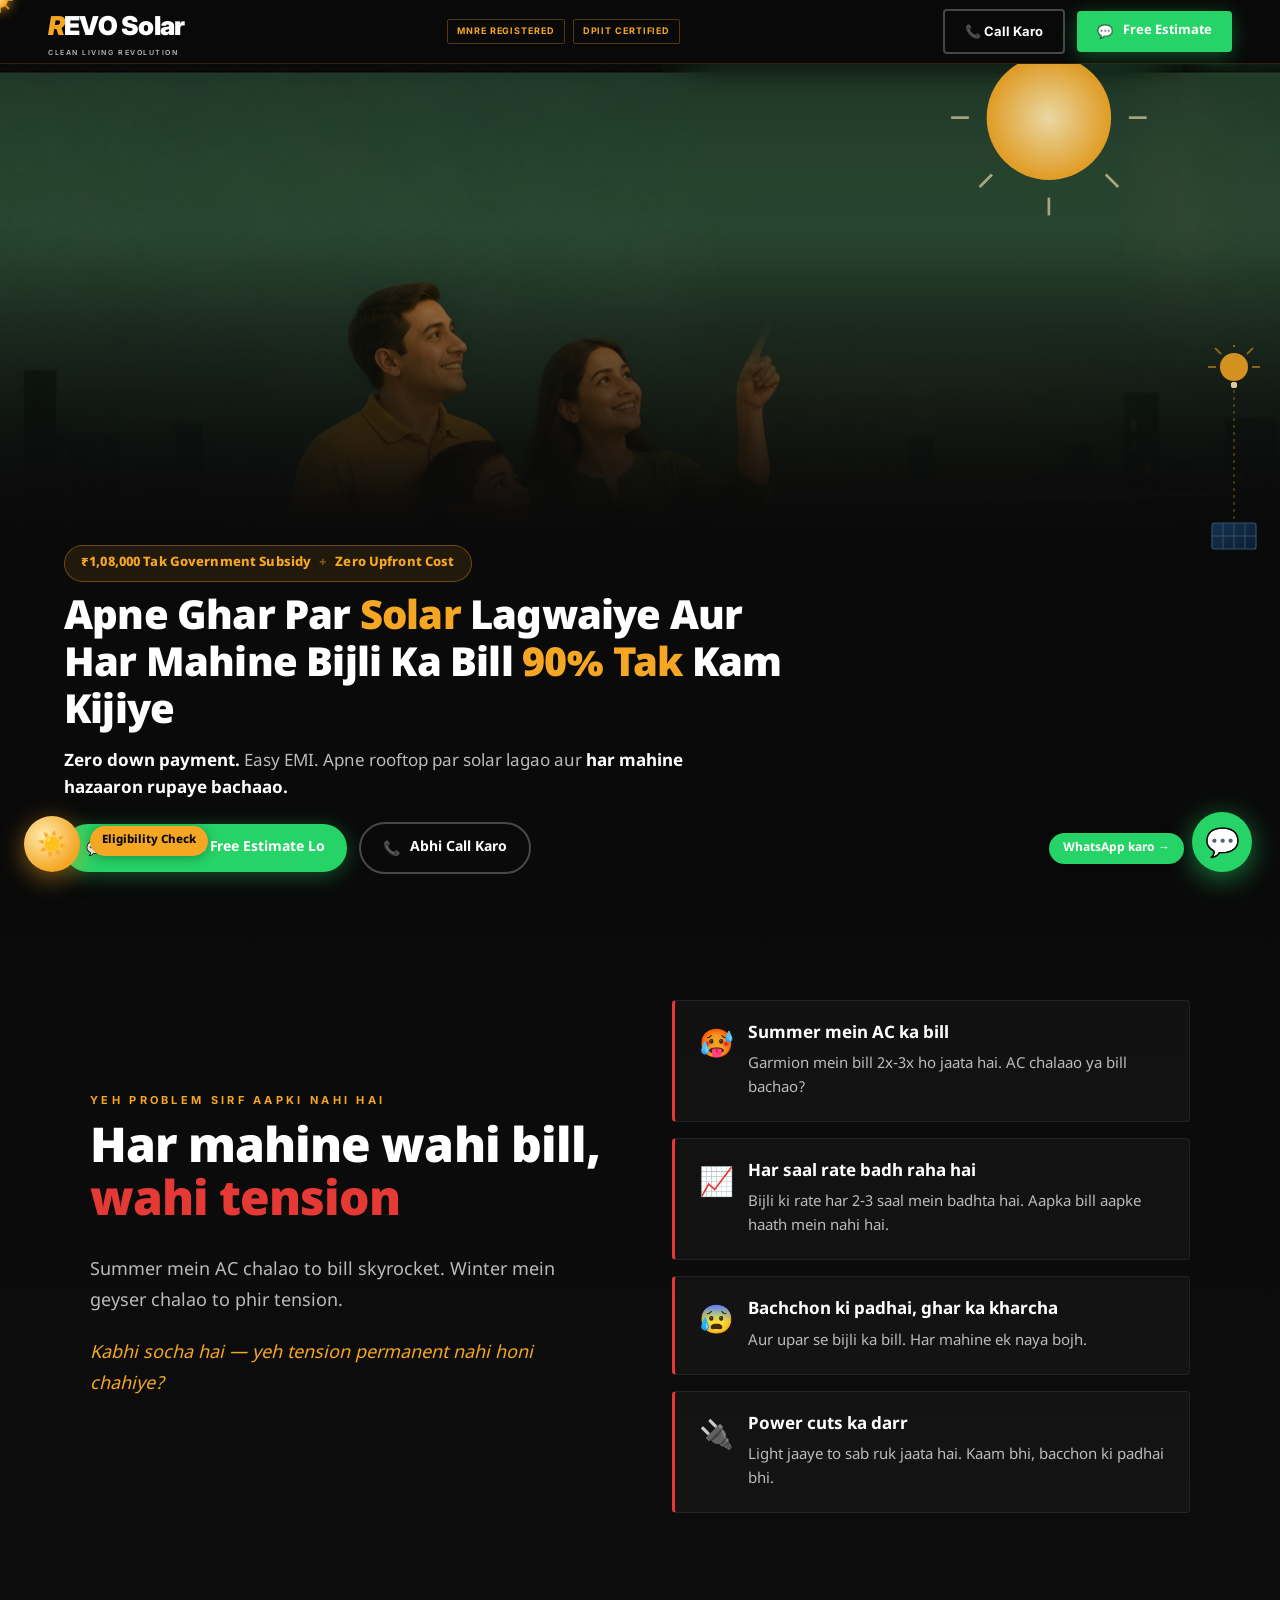
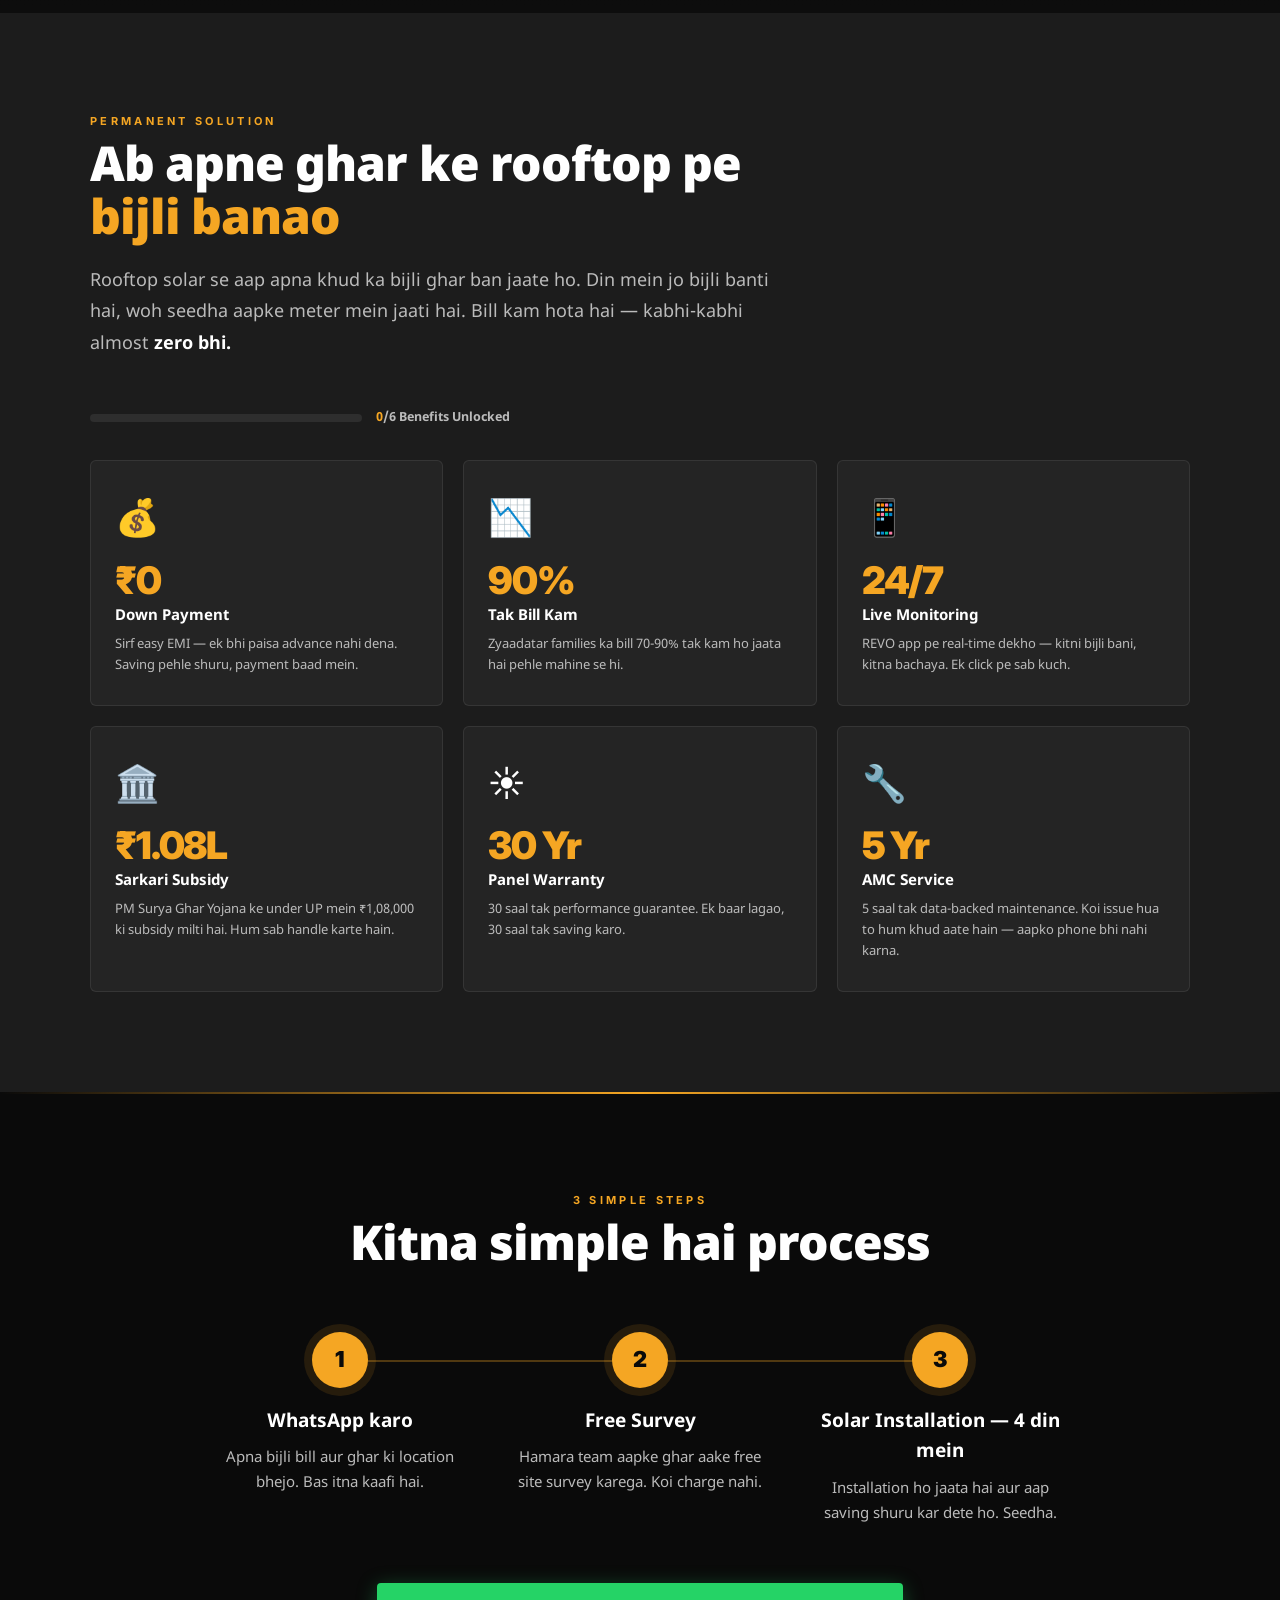
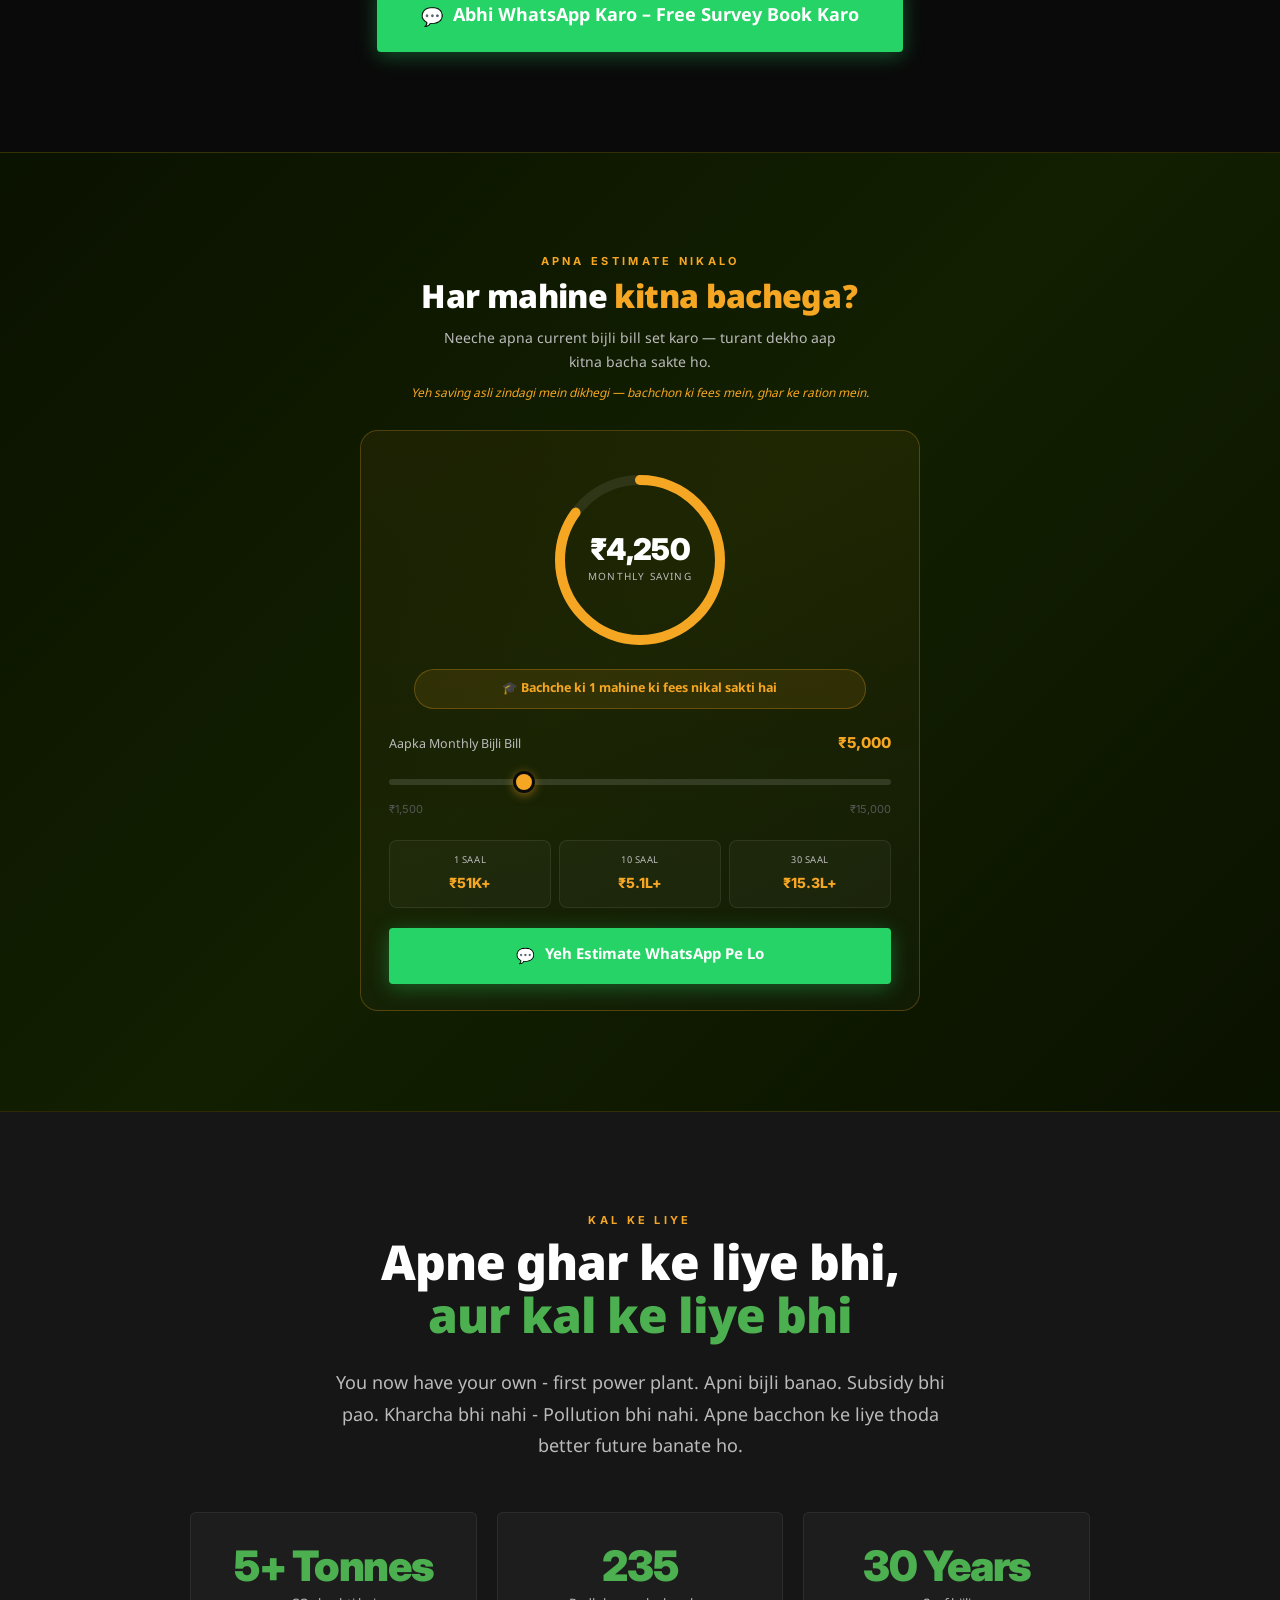
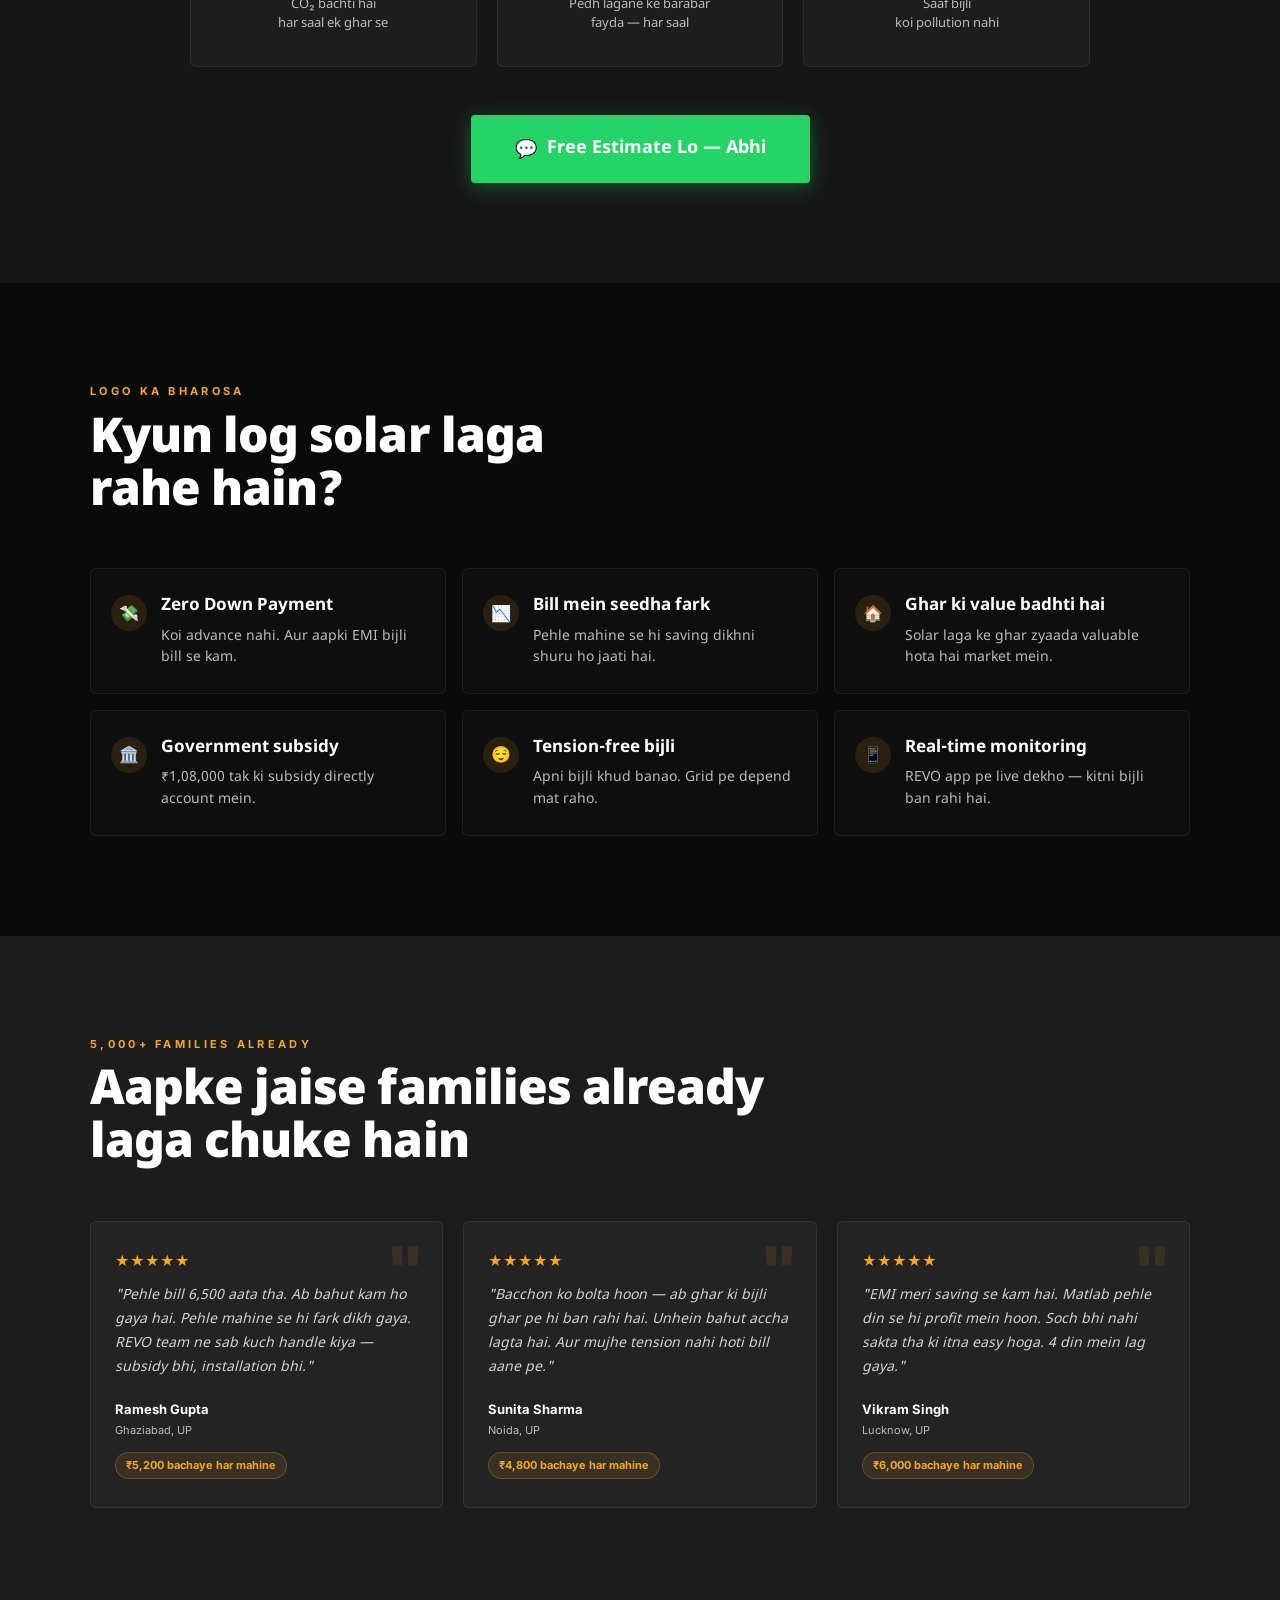
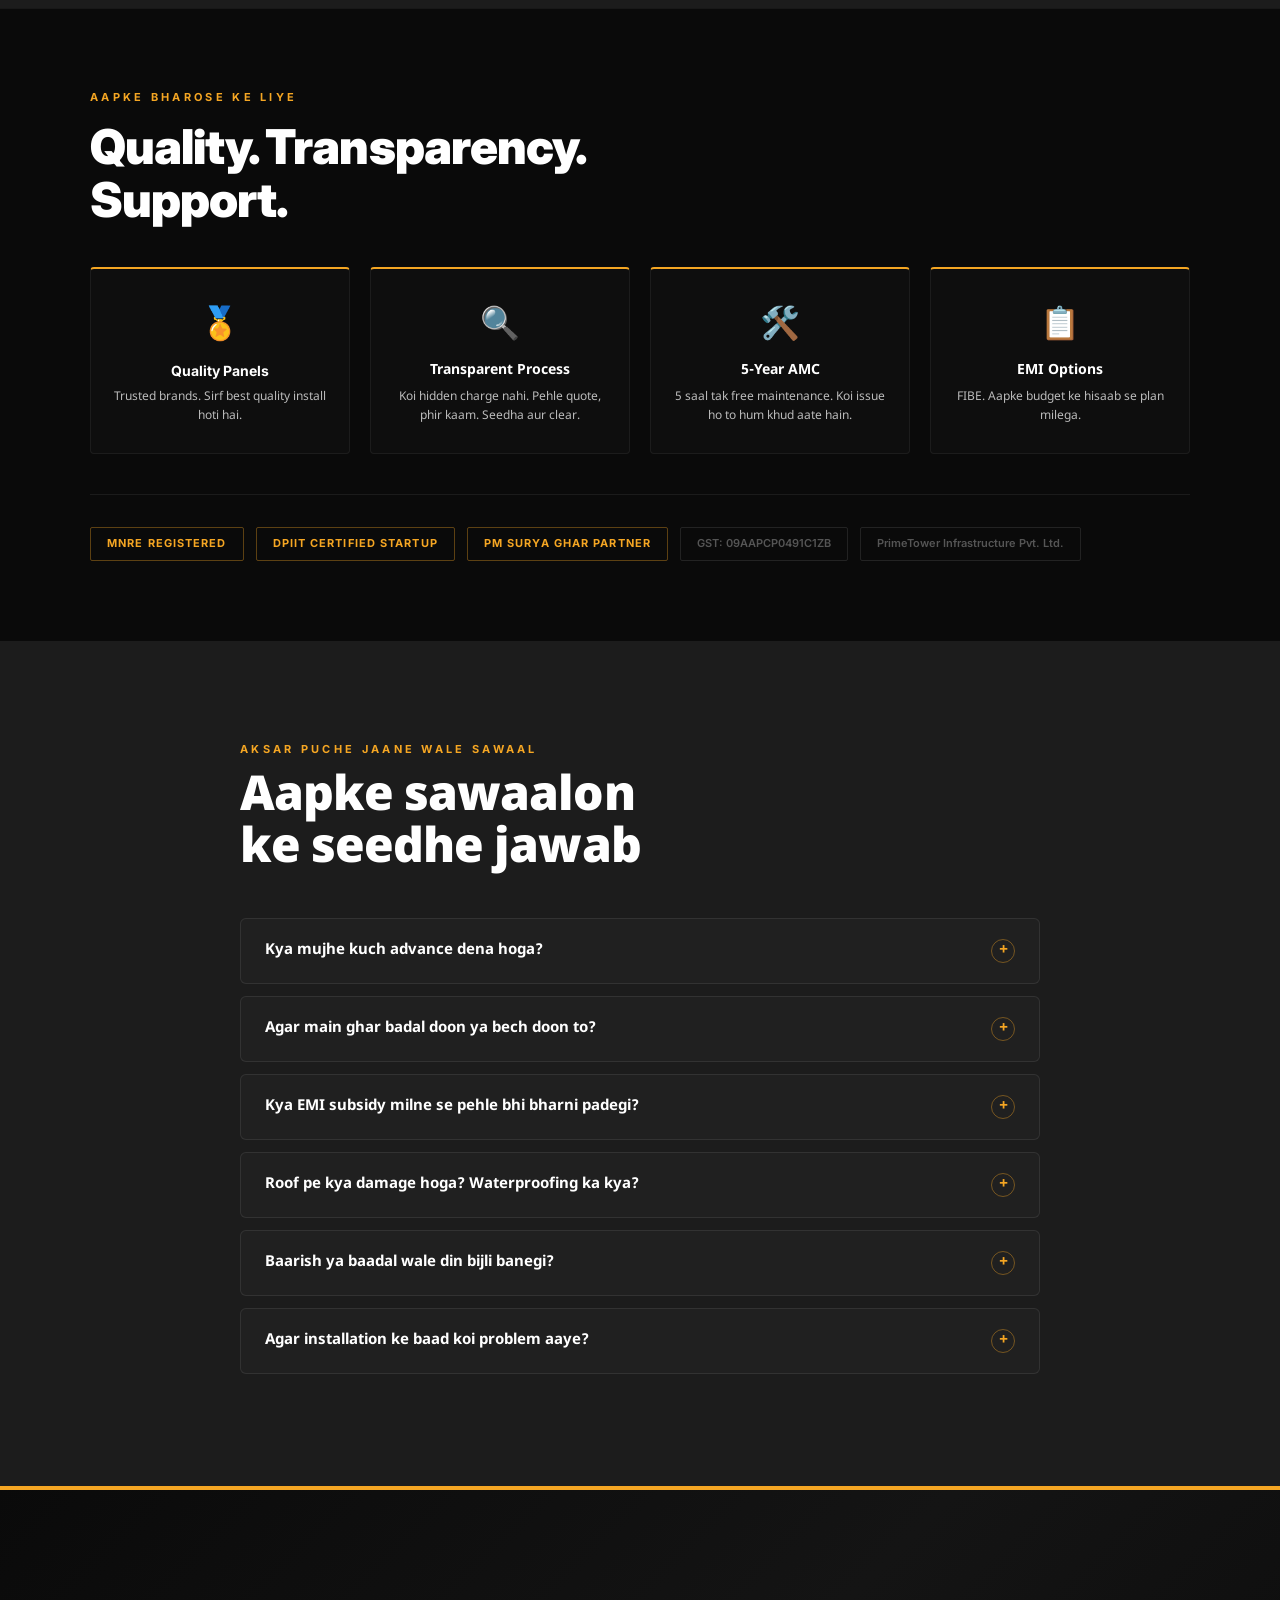
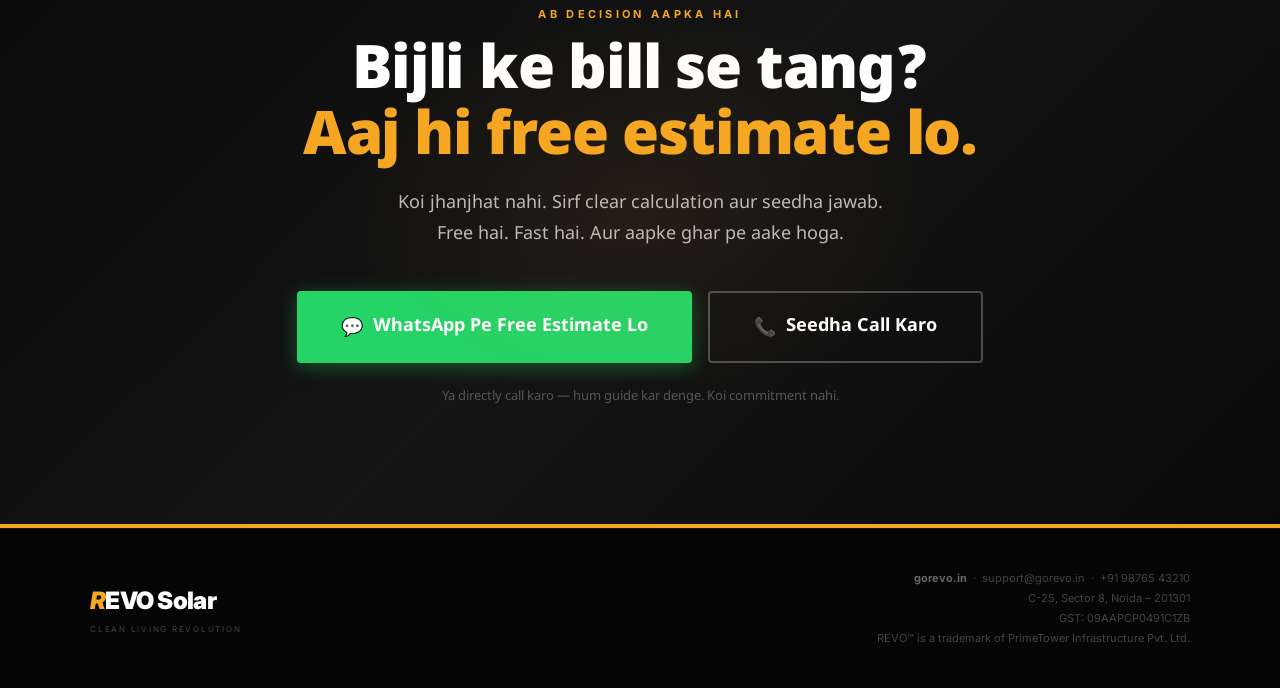
==== commit e3bb6e2d: "hero image" ====
--- a/index.html
+++ b/index.html
@@ -6,6 +6,10 @@
 <title>REVO Solar — Ghar Ke Rooftop Pe Bijli Banao</title>
 
 <!-- ── WHATSAPP / SOCIAL SHARE PREVIEW ── -->
+     <!-- Favicon -->
+    <link rel="icon" type="image/png" sizes="32x32" href="assets/img/favicon.png"/>
+    <link rel="apple-touch-icon" sizes="180x180" href="/apple-touch-icon.png">
+    <link rel="manifest" href="/site.webmanifest">
 <meta property="og:title" content="REVO Solar — Ghar Ke Rooftop Pe Bijli Banao">
 <meta property="og:description" content="₹1,08,000 Tak Government Subsidy + Zero Upfront Cost. Apne ghar par solar lagwaiye aur bijli ka bill 90% tak kam kijiye.">
 <meta property="og:image" content="https://gorevo.in/og-image.png">
@@ -1224,7 +1228,7 @@
         same folder — and it updates automatically everywhere.
       -->
       <img
-        src="hero-family-photo.jpg"
+        src="assets/img/hero-family-photo.jpg"
         alt="REVO Solar customer family looking up at the sun with rooftop solar panels installed"
         class="hero-photo">
       <div class="hero-photo-scrim"></div>
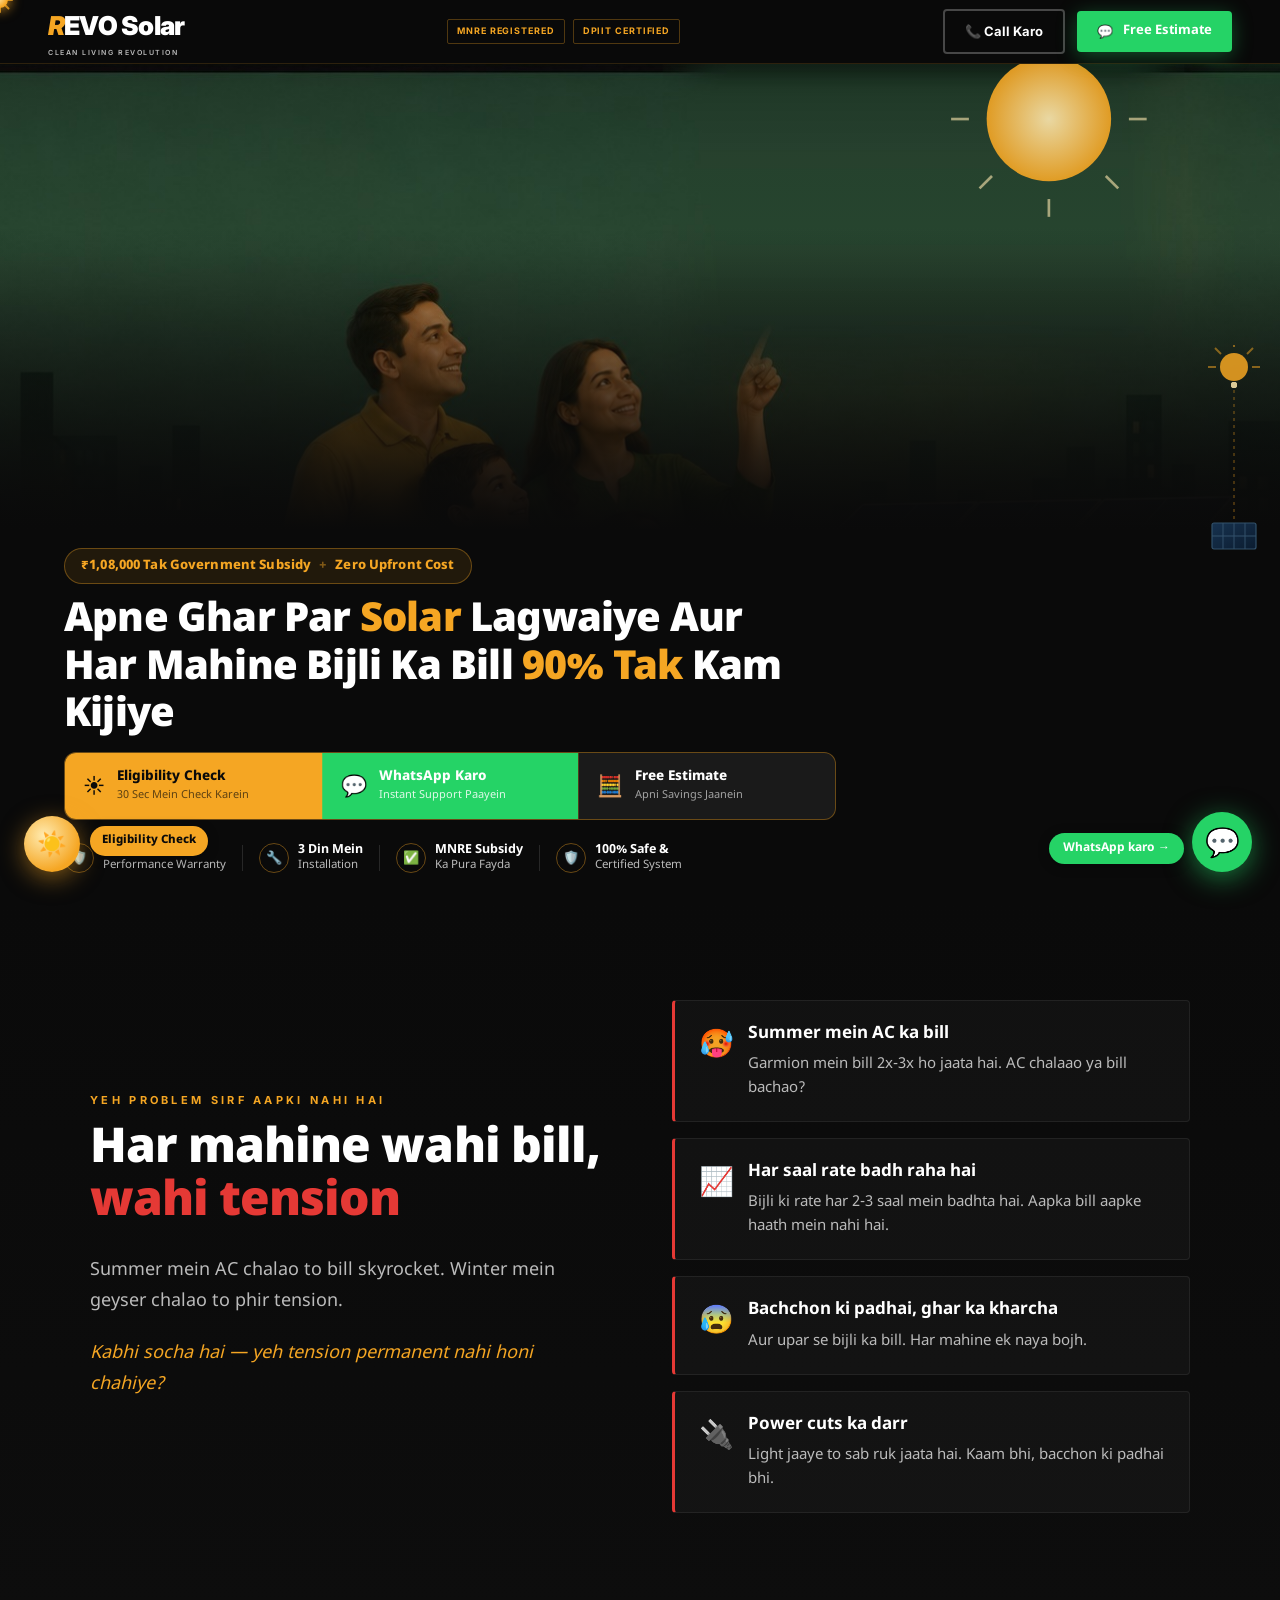
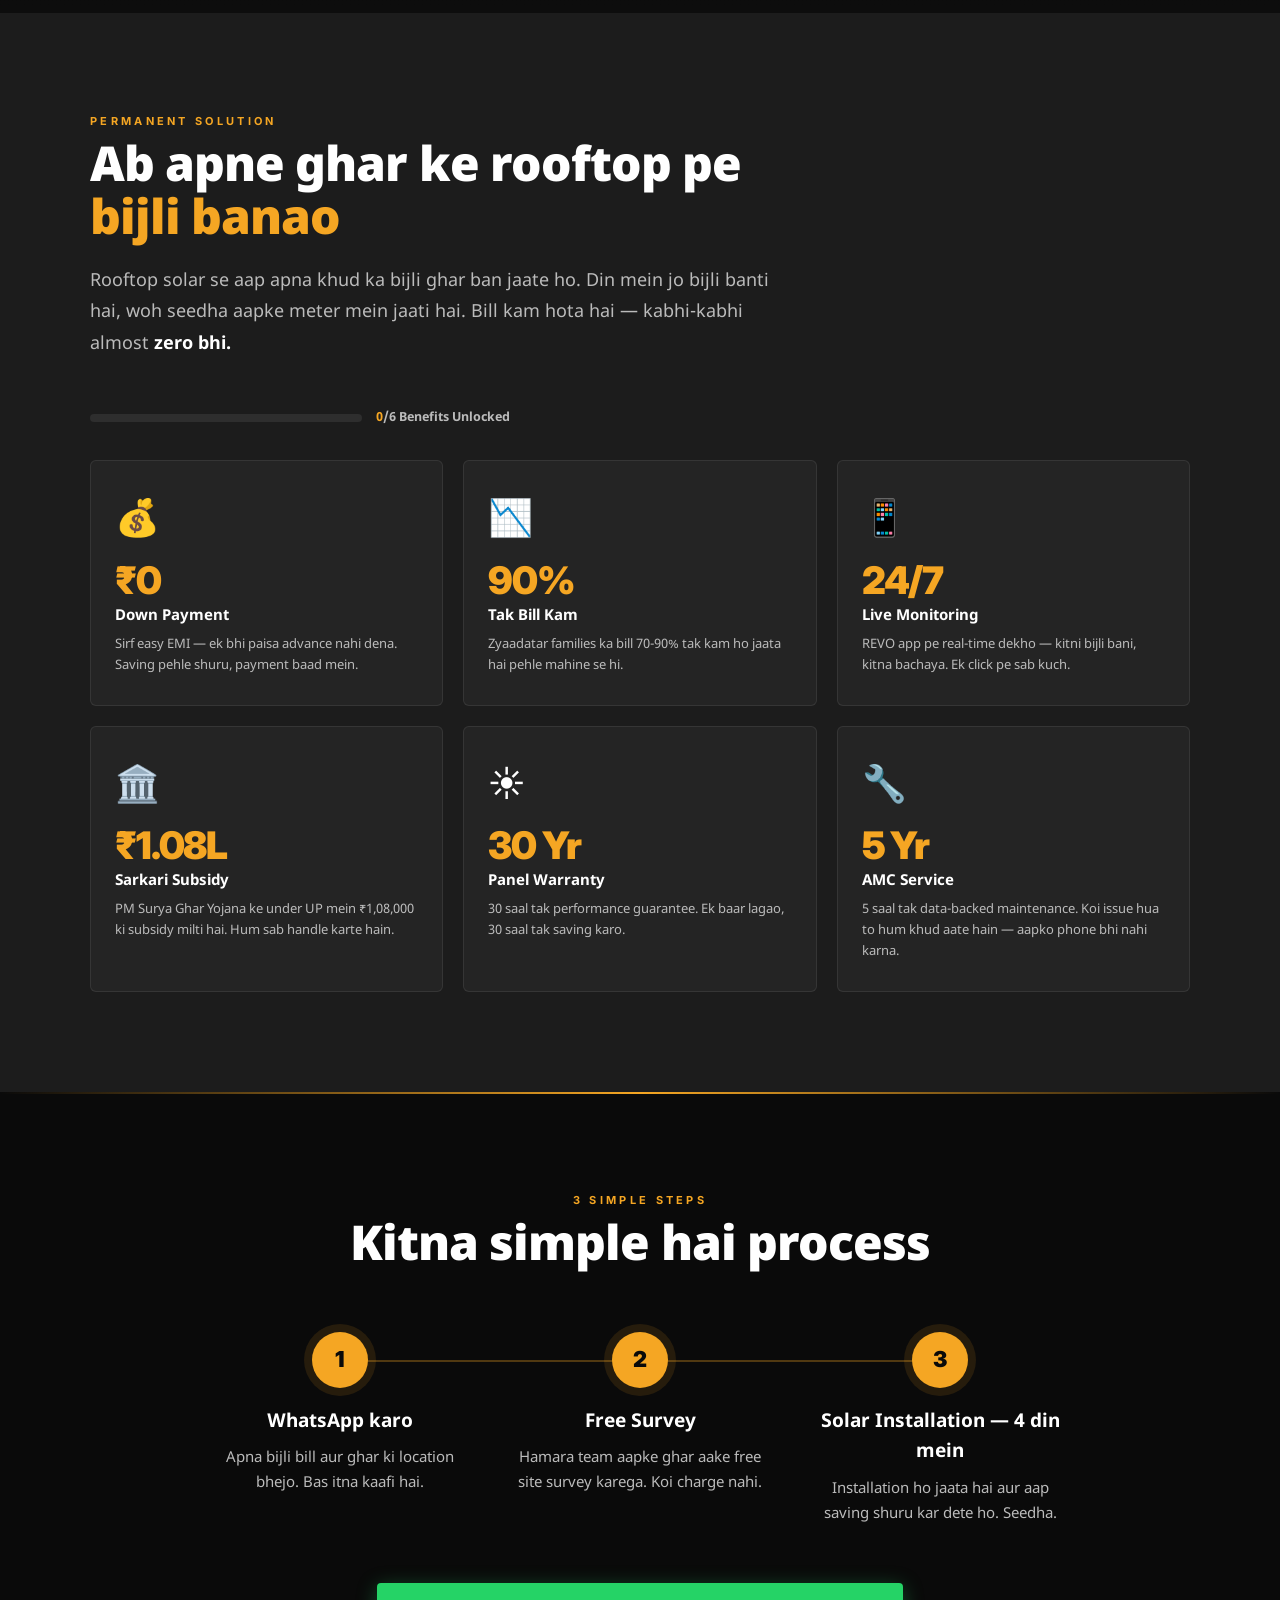
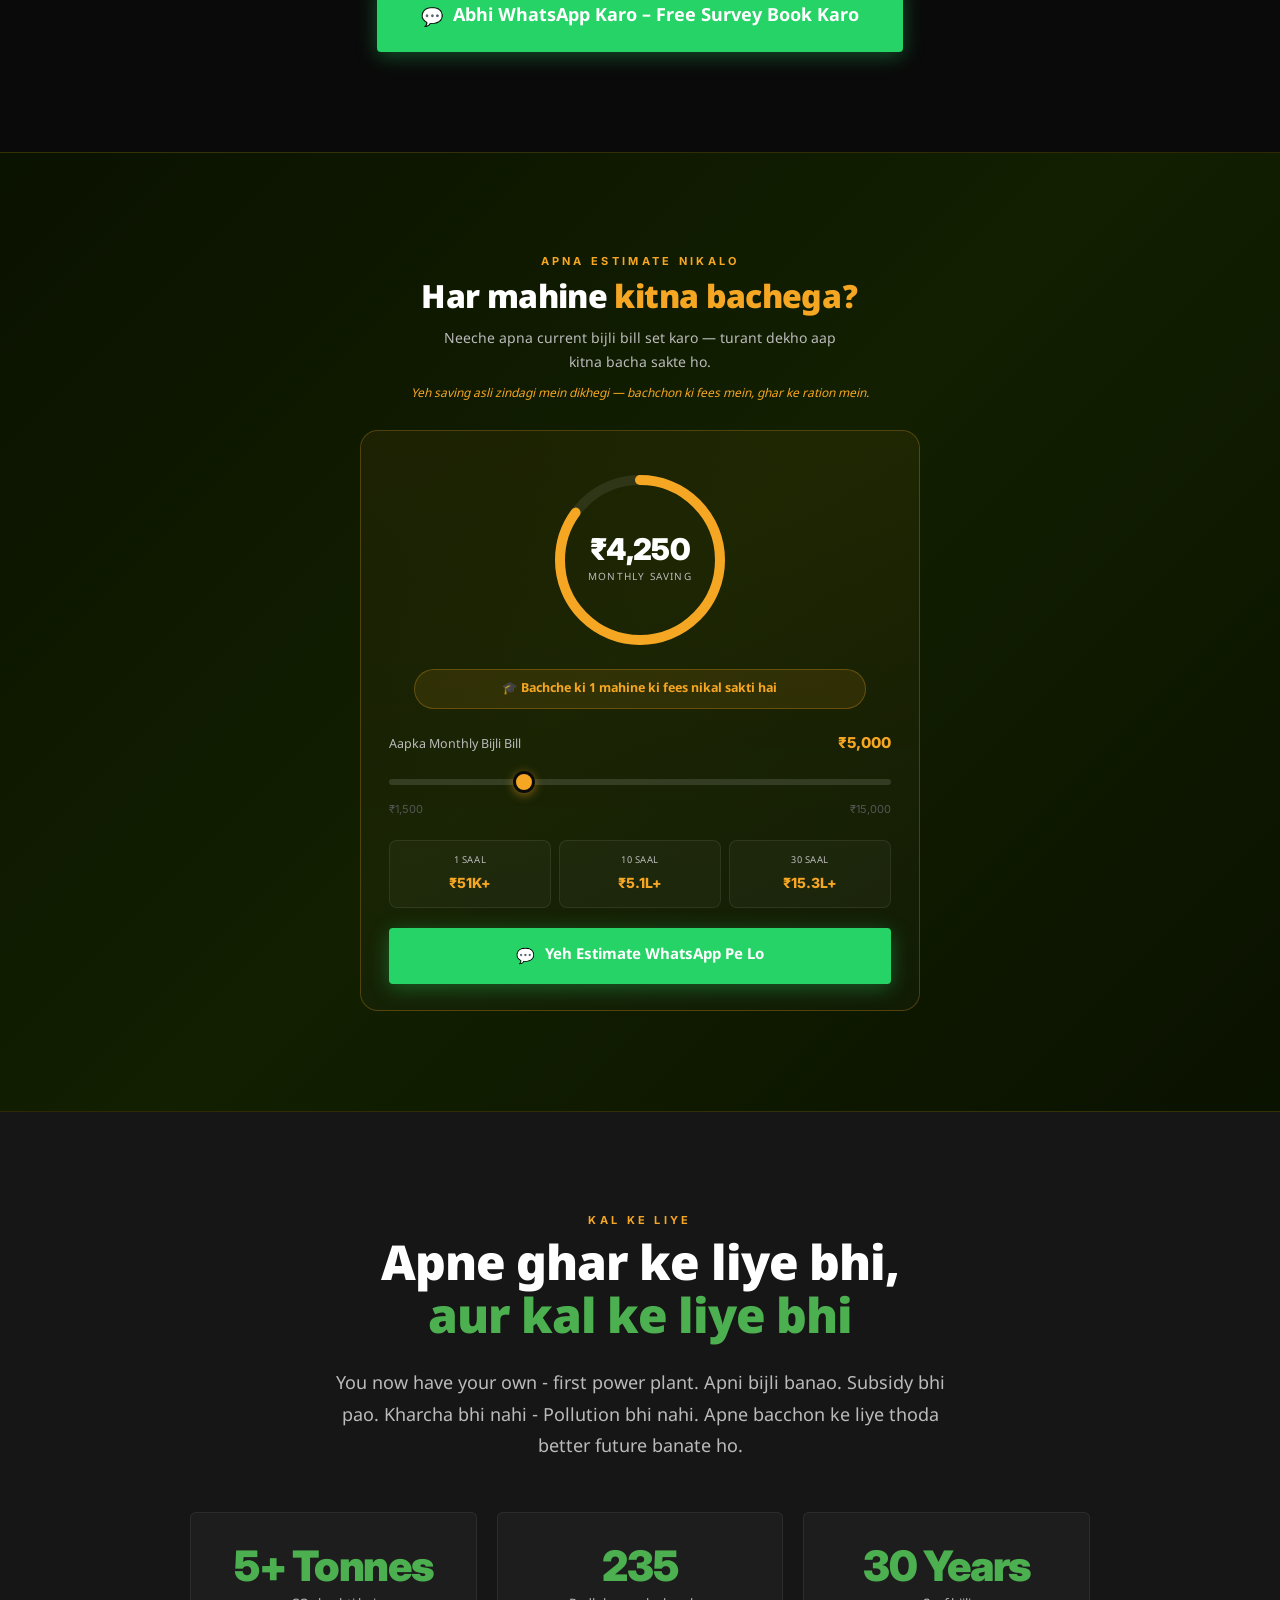
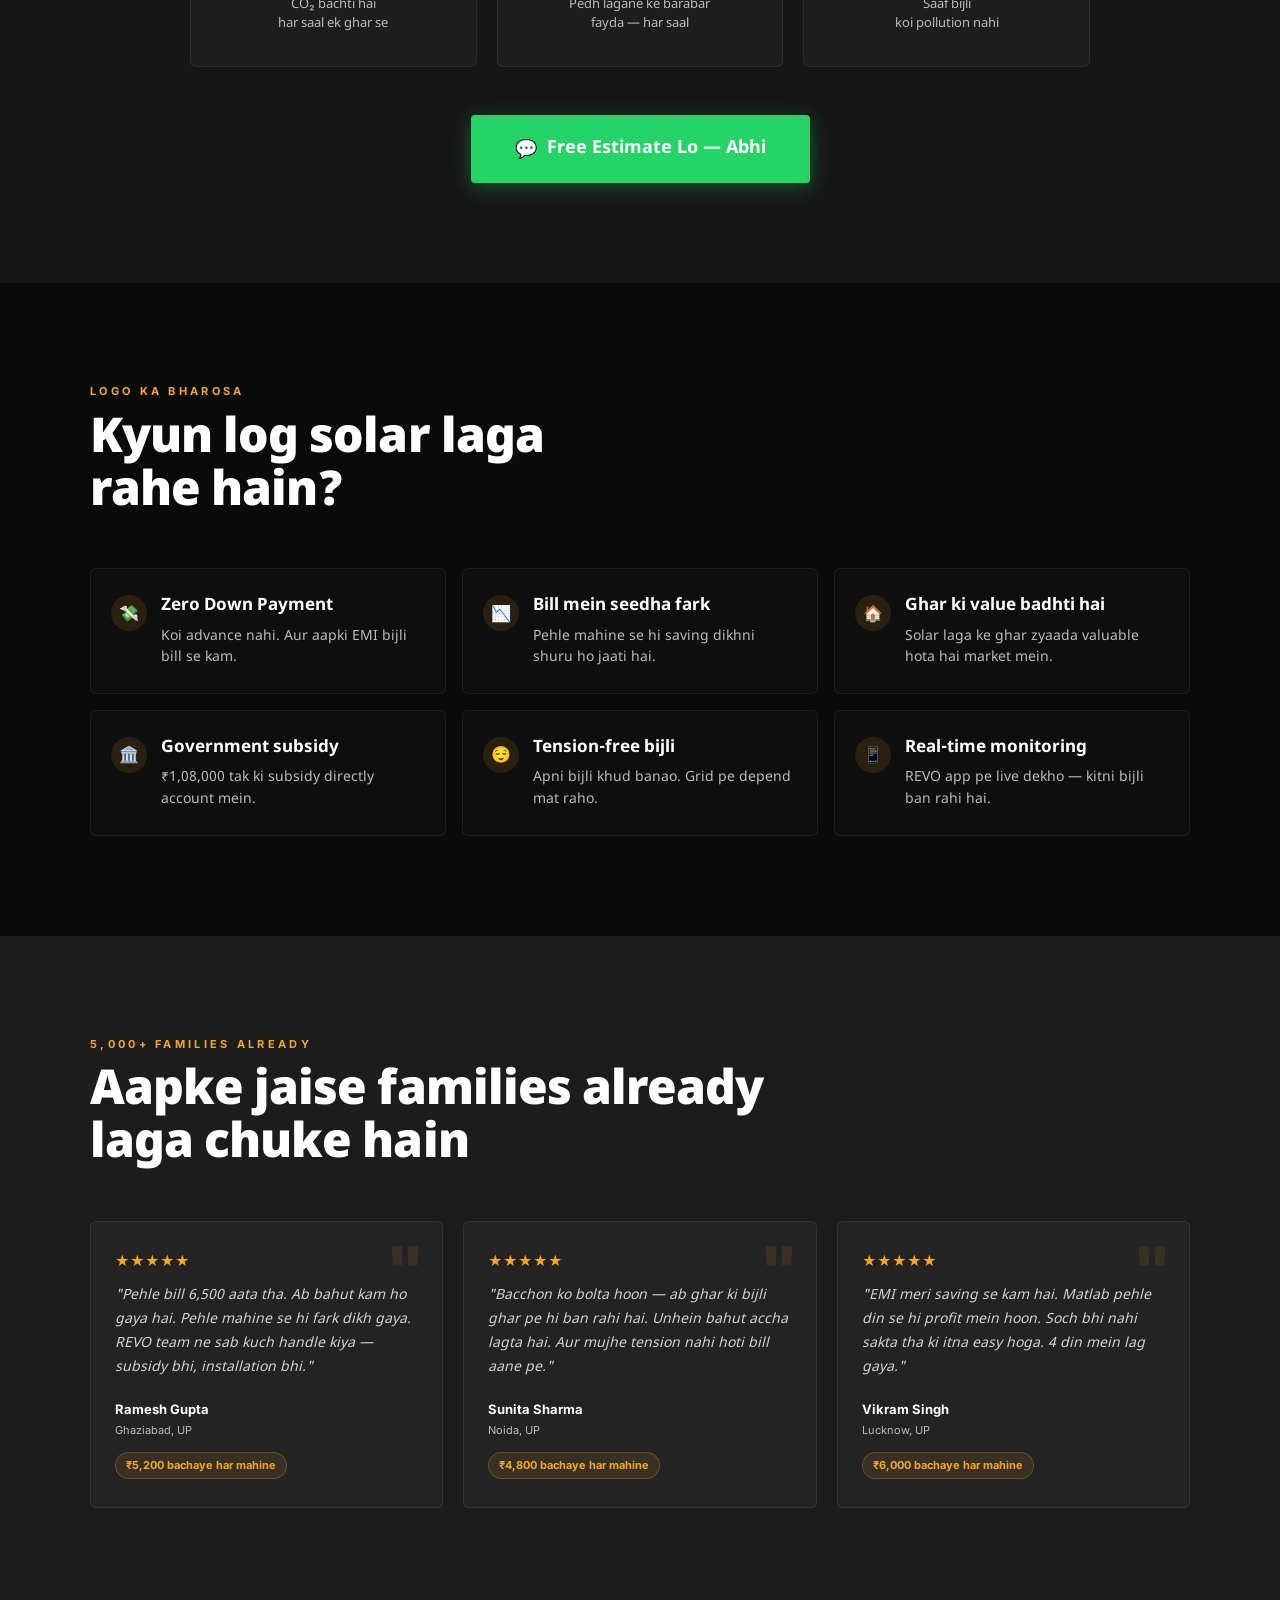
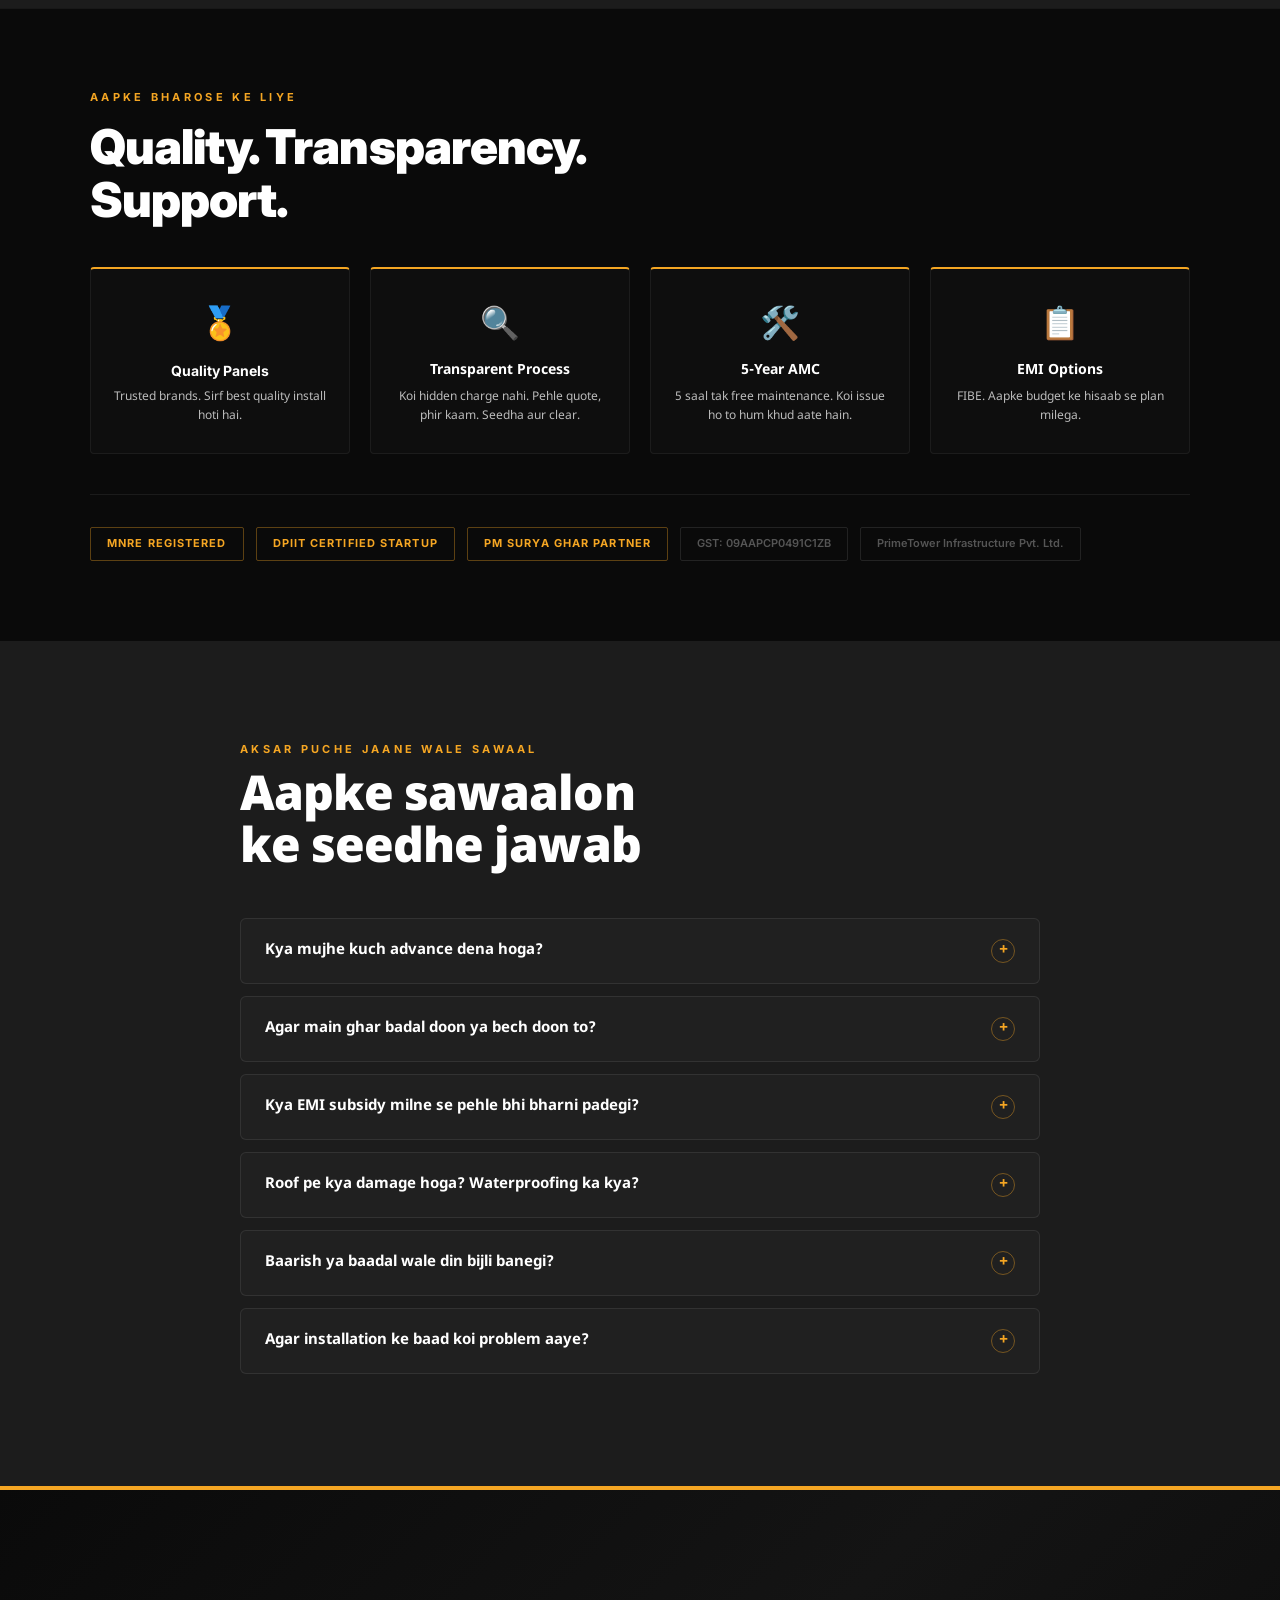
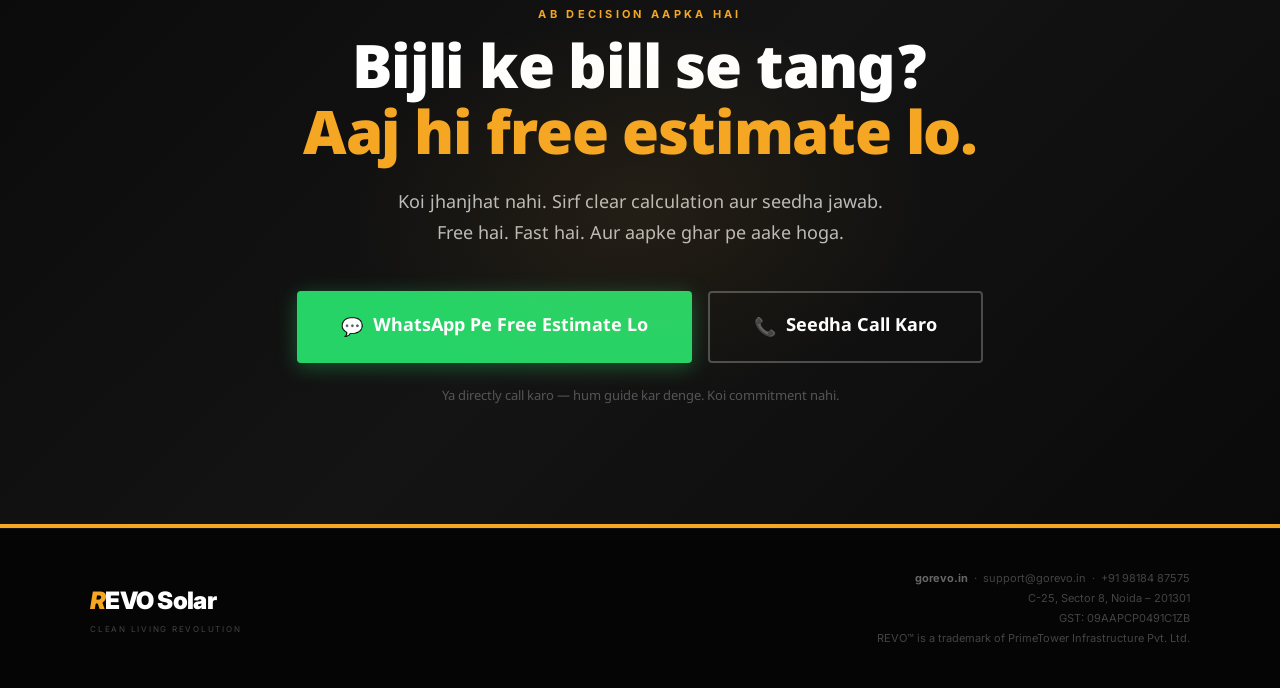
==== commit fe774788: "updates in landing page" ====
--- a/index.html
+++ b/index.html
@@ -260,6 +260,65 @@
   font-size: 14px;
 }
 .hero-cta .btn-lg { font-size: 14px; padding: 13px 22px; }
+
+/* ── HERO ACTION BAR (3-box CTA + trust row) ── */
+.hero-actions { margin-top: 4px; }
+.hero-cta-grid {
+  display: grid;
+  grid-template-columns: repeat(3, 1fr);
+  border: 1px solid rgba(245,166,35,0.4);
+  border-radius: 12px;
+  overflow: hidden;
+  max-width: 820px;
+  background: rgba(255,255,255,0.02);
+}
+.hero-cta-box {
+  display: flex; align-items: center; gap: 12px;
+  padding: 16px 18px;
+  cursor: pointer; border: none;
+  font-family: inherit; text-align: left;
+  transition: filter 0.2s ease;
+}
+.hero-cta-box:not(:first-child) { border-left: 1px solid rgba(245,166,35,0.25); }
+.hero-cta-box:hover { filter: brightness(1.08); }
+.hero-cta-box .cta-icon { font-size: 21px; flex-shrink: 0; }
+.hero-cta-box .cta-text { display: flex; flex-direction: column; }
+.hero-cta-box .cta-title {
+  font-size: 13.5px; font-weight: 800; line-height: 1.25;
+}
+.hero-cta-box .cta-sub {
+  font-size: 11px; margin-top: 2px; opacity: 0.85; line-height: 1.3;
+}
+.cta-gold { background: var(--gold); color: var(--black); }
+.cta-gold .cta-sub { color: rgba(10,10,10,0.75); }
+.cta-wa { background: var(--wa); color: var(--white); }
+.cta-dark { background: rgba(255,255,255,0.05); color: var(--white); }
+.cta-dark .cta-sub { color: var(--smoke); }
+
+.hero-trust-row {
+  display: flex; align-items: center; gap: 16px;
+  margin-top: 22px; flex-wrap: wrap;
+}
+.trust-item { display: flex; align-items: center; gap: 9px; }
+.trust-item .ti-icon {
+  width: 30px; height: 30px; border-radius: 50%;
+  border: 1px solid rgba(245,166,35,0.4);
+  display: flex; align-items: center; justify-content: center;
+  font-size: 13px; color: var(--gold); flex-shrink: 0;
+}
+.trust-item .ti-text {
+  font-size: 11.5px; color: var(--smoke); line-height: 1.35;
+}
+.trust-item .ti-text strong { display: block; color: var(--white); font-size: 12.5px; font-weight: 700; }
+.trust-div { width: 1px; height: 26px; background: rgba(255,255,255,0.12); }
+
+@media (max-width: 640px) {
+  .hero-cta-grid { grid-template-columns: 1fr; max-width: 100%; }
+  .hero-cta-box:not(:first-child) { border-left: none; border-top: 1px solid rgba(245,166,35,0.25); }
+  .hero-trust-row { gap: 10px; }
+  .trust-div { display: none; }
+  .trust-item { width: calc(50% - 5px); }
+}
 
 /* ── 2. PAIN SECTION ─────────────────────── */
 .pain {
@@ -1156,7 +1215,7 @@
 <body>
 
 <!-- ── FLOATING WHATSAPP ── -->
-<a href="https://wa.me/919876543210?text=Namaste%2C%20mujhe%20free%20solar%20estimate%20chahiye" class="float-wa" title="WhatsApp pe Free Estimate Lo">💬</a>
+<a href="https://wa.me/919818487575?text=Namaste%2C%20mujhe%20free%20solar%20estimate%20chahiye" class="float-wa" title="WhatsApp pe Free Estimate Lo">💬</a>
 <div class="float-wa-label hi">WhatsApp karo →</div>
 
 <!-- ── AMBIENT SIDE ANIMATION: sun → panel ── -->
@@ -1205,8 +1264,8 @@
     <span class="nav-badge shine">DPIIT Certified</span>
   </div>
   <div class="nav-cta">
-    <a href="tel:+919876543210" class="btn btn-call" style="padding:10px 20px; font-size:13px;">📞 Call Karo</a>
-    <a href="https://wa.me/919876543210?text=Free%20estimate%20chahiye" class="btn btn-wa" style="padding:10px 20px; font-size:13px;">
+    <a href="tel:+919818487575" class="btn btn-call" style="padding:10px 20px; font-size:13px;">📞 Call Karo</a>
+    <a href="https://wa.me/919818487575?text=Free%20estimate%20chahiye" class="btn btn-wa" style="padding:10px 20px; font-size:13px;">
       💬 <span class="hi">Free Estimate</span>
     </a>
   </div>
@@ -1279,16 +1338,53 @@
       <span class="word" style="animation-delay:.66s">Kam</span>
       <span class="word" style="animation-delay:.70s">Kijiye</span>
     </h1>
-    <p class="hero-sub hi">
-      <strong>Zero down payment.</strong> Easy EMI. Apne rooftop par solar lagao aur <strong>har mahine hazaaron rupaye bachaao.</strong>
-    </p>
-    <div class="hero-cta">
-      <a href="https://wa.me/919876543210?text=Namaste%2C%20mujhe%20free%20solar%20estimate%20chahiye" class="btn btn-wa btn-lg">
-        💬 <span class="hi">WhatsApp pe Free Estimate Lo</span>
-      </a>
-      <a href="tel:+919876543210" class="btn btn-call">
-        📞 <span class="hi">Abhi Call Karo</span>
-      </a>
+
+    <div class="hero-actions">
+      <div class="hero-cta-grid">
+        <button type="button" class="hero-cta-box cta-gold" id="heroEligBtn">
+          <span class="cta-icon">☀️</span>
+          <span class="cta-text">
+            <span class="cta-title hi">Eligibility Check</span>
+            <span class="cta-sub hi">30 Sec Mein Check Karein</span>
+          </span>
+        </button>
+        <a href="https://wa.me/919818487575?text=Namaste%2C%20mujhe%20free%20solar%20estimate%20chahiye" class="hero-cta-box cta-wa">
+          <span class="cta-icon">💬</span>
+          <span class="cta-text">
+            <span class="cta-title hi">WhatsApp Karo</span>
+            <span class="cta-sub hi">Instant Support Paayein</span>
+          </span>
+        </a>
+        <a href="#savings" class="hero-cta-box cta-dark">
+          <span class="cta-icon">🧮</span>
+          <span class="cta-text">
+            <span class="cta-title hi">Free Estimate</span>
+            <span class="cta-sub hi">Apni Savings Jaanein</span>
+          </span>
+        </a>
+      </div>
+
+      <div class="hero-trust-row">
+        <div class="trust-item">
+          <span class="ti-icon">🛡️</span>
+          <span class="ti-text hi"><strong>30 Saal Ki</strong>Performance Warranty</span>
+        </div>
+        <div class="trust-div"></div>
+        <div class="trust-item">
+          <span class="ti-icon">🔧</span>
+          <span class="ti-text hi"><strong>3 Din Mein</strong>Installation</span>
+        </div>
+        <div class="trust-div"></div>
+        <div class="trust-item">
+          <span class="ti-icon">✅</span>
+          <span class="ti-text hi"><strong>MNRE Subsidy</strong>Ka Pura Fayda</span>
+        </div>
+        <div class="trust-div"></div>
+        <div class="trust-item">
+          <span class="ti-icon">🛡️</span>
+          <span class="ti-text hi"><strong>100% Safe &amp;</strong>Certified System</span>
+        </div>
+      </div>
     </div>
   </div>
 </section>
@@ -1433,7 +1529,7 @@
     </div>
 
     <div class="howto-cta">
-      <a href="https://wa.me/919876543210?text=Free%20survey%20book%20karna%20hai" class="btn btn-wa btn-lg">
+      <a href="https://wa.me/919818487575?text=Free%20survey%20book%20karna%20hai" class="btn btn-wa btn-lg">
         💬 <span class="hi">Abhi WhatsApp Karo – Free Survey Book Karo</span>
       </a>
     </div>
@@ -1444,7 +1540,7 @@
 <!-- ═══════════════════════════════
      5. SAVINGS
      ═══════════════════════════════ -->
-<section class="savings">
+<section class="savings" id="savings">
   <div class="savings-inner">
     <div class="eyebrow">Apna Estimate Nikalo</div>
     <h2 class="section-title hi">Har mahine <span style="color:var(--gold);">kitna bachega?</span></h2>
@@ -1487,7 +1583,7 @@
         </div>
       </div>
 
-      <a href="https://wa.me/919876543210?text=Namaste%2C%20mera%20monthly%20bill%20hai%20aur%20mujhe%20free%20solar%20estimate%20chahiye" class="btn btn-wa" id="calcCta">
+      <a href="https://wa.me/919818487575?text=Namaste%2C%20mera%20monthly%20bill%20hai%20aur%20mujhe%20free%20solar%20estimate%20chahiye" class="btn btn-wa" id="calcCta">
         💬 <span class="hi">Yeh Estimate WhatsApp Pe Lo</span>
       </a>
     </div>
@@ -1521,7 +1617,7 @@
       </div>
     </div>
 
-    <a href="https://wa.me/919876543210?text=Solar%20lagana%20chahta%20hoon" class="btn btn-wa btn-lg" style="margin: 0 auto; display:inline-flex;">
+    <a href="https://wa.me/919818487575?text=Solar%20lagana%20chahta%20hoon" class="btn btn-wa btn-lg" style="margin: 0 auto; display:inline-flex;">
       💬 <span class="hi">Free Estimate Lo — Abhi</span>
     </a>
   </div>
@@ -1702,10 +1798,10 @@
   <h2 class="section-title hi">Bijli ke bill se tang?<br><span style="color:var(--gold);">Aaj hi free estimate lo.</span></h2>
   <p class="section-sub hi">Koi jhanjhat nahi. Sirf clear calculation aur seedha jawab.<br>Free hai. Fast hai. Aur aapke ghar pe aake hoga.</p>
   <div class="final-cta-btns">
-    <a href="https://wa.me/919876543210?text=Namaste%2C%20mujhe%20free%20solar%20estimate%20chahiye" class="btn btn-wa btn-lg">
+    <a href="https://wa.me/919818487575?text=Namaste%2C%20mujhe%20free%20solar%20estimate%20chahiye" class="btn btn-wa btn-lg">
       💬 <span class="hi">WhatsApp Pe Free Estimate Lo</span>
     </a>
-    <a href="tel:+919876543210" class="btn btn-call btn-lg">
+    <a href="tel:+919818487575" class="btn btn-call btn-lg">
       📞 <span class="hi">Seedha Call Karo</span>
     </a>
   </div>
@@ -1721,7 +1817,7 @@
       <div class="tagline">Clean Living Revolution</div>
     </div>
     <div class="footer-info">
-      <strong>gorevo.in</strong> &nbsp;·&nbsp; support@gorevo.in &nbsp;·&nbsp; +91 98765 43210<br>
+      <strong>gorevo.in</strong> &nbsp;·&nbsp; support@gorevo.in &nbsp;·&nbsp; +91 98184 87575<br>
       C-25, Sector 8, Noida – 201301<br>
       GST: 09AAPCP0491C1ZB<br>
       <span>REVO™ is a trademark of PrimeTower Infrastructure Pvt. Ltd.</span>
@@ -1731,8 +1827,8 @@
 
 <!-- ── STICKY MOBILE CTA BAR ── -->
 <div class="sticky-mobile-bar">
-  <a href="tel:+919876543210" class="btn btn-call">📞 <span class="hi">Call</span></a>
-  <a href="https://wa.me/919876543210?text=Namaste%2C%20mujhe%20free%20solar%20estimate%20chahiye" class="btn btn-wa">💬 <span class="hi">Free Estimate</span></a>
+  <a href="tel:+919818487575" class="btn btn-call">📞 <span class="hi">Call</span></a>
+  <a href="https://wa.me/919818487575?text=Namaste%2C%20mujhe%20free%20solar%20estimate%20chahiye" class="btn btn-wa">💬 <span class="hi">Free Estimate</span></a>
 </div>
 
 <!-- ── SOLAR ELIGIBILITY POPUP ── -->
@@ -1876,7 +1972,7 @@
     }
     if (cta) {
       var msg = 'Namaste, mera monthly bijli bill ' + formatINR(bill) + ' hai aur mujhe free solar estimate chahiye';
-      cta.href = 'https://wa.me/919876543210?text=' + encodeURIComponent(msg);
+      cta.href = 'https://wa.me/919818487575?text=' + encodeURIComponent(msg);
     }
   }
 
@@ -1916,6 +2012,7 @@
   var overlay = document.getElementById('eligOverlay');
   var closeBtn = document.getElementById('eligClose');
   var form = document.getElementById('eligForm');
+  var heroEligBtn = document.getElementById('heroEligBtn');
   if (!trigger || !overlay || !form) return;
 
   var FIRST_DELAY_MS = 25000;   // first auto-popup after 25s
@@ -1934,6 +2031,7 @@
   }
 
   trigger.addEventListener('click', openModal);
+  if (heroEligBtn) heroEligBtn.addEventListener('click', openModal);
   closeBtn.addEventListener('click', closeModal);
   overlay.addEventListener('click', function (e) {
     if (e.target === overlay) closeModal();
@@ -1967,7 +2065,7 @@
 
     submitted = true;
     sessionStorage.setItem('revo_elig_submitted', '1');
-    window.open('https://wa.me/919876543210?text=' + encodeURIComponent(msg), '_blank');
+    window.open('https://wa.me/919818487575?text=' + encodeURIComponent(msg), '_blank');
     closeModal();
   });
 })();
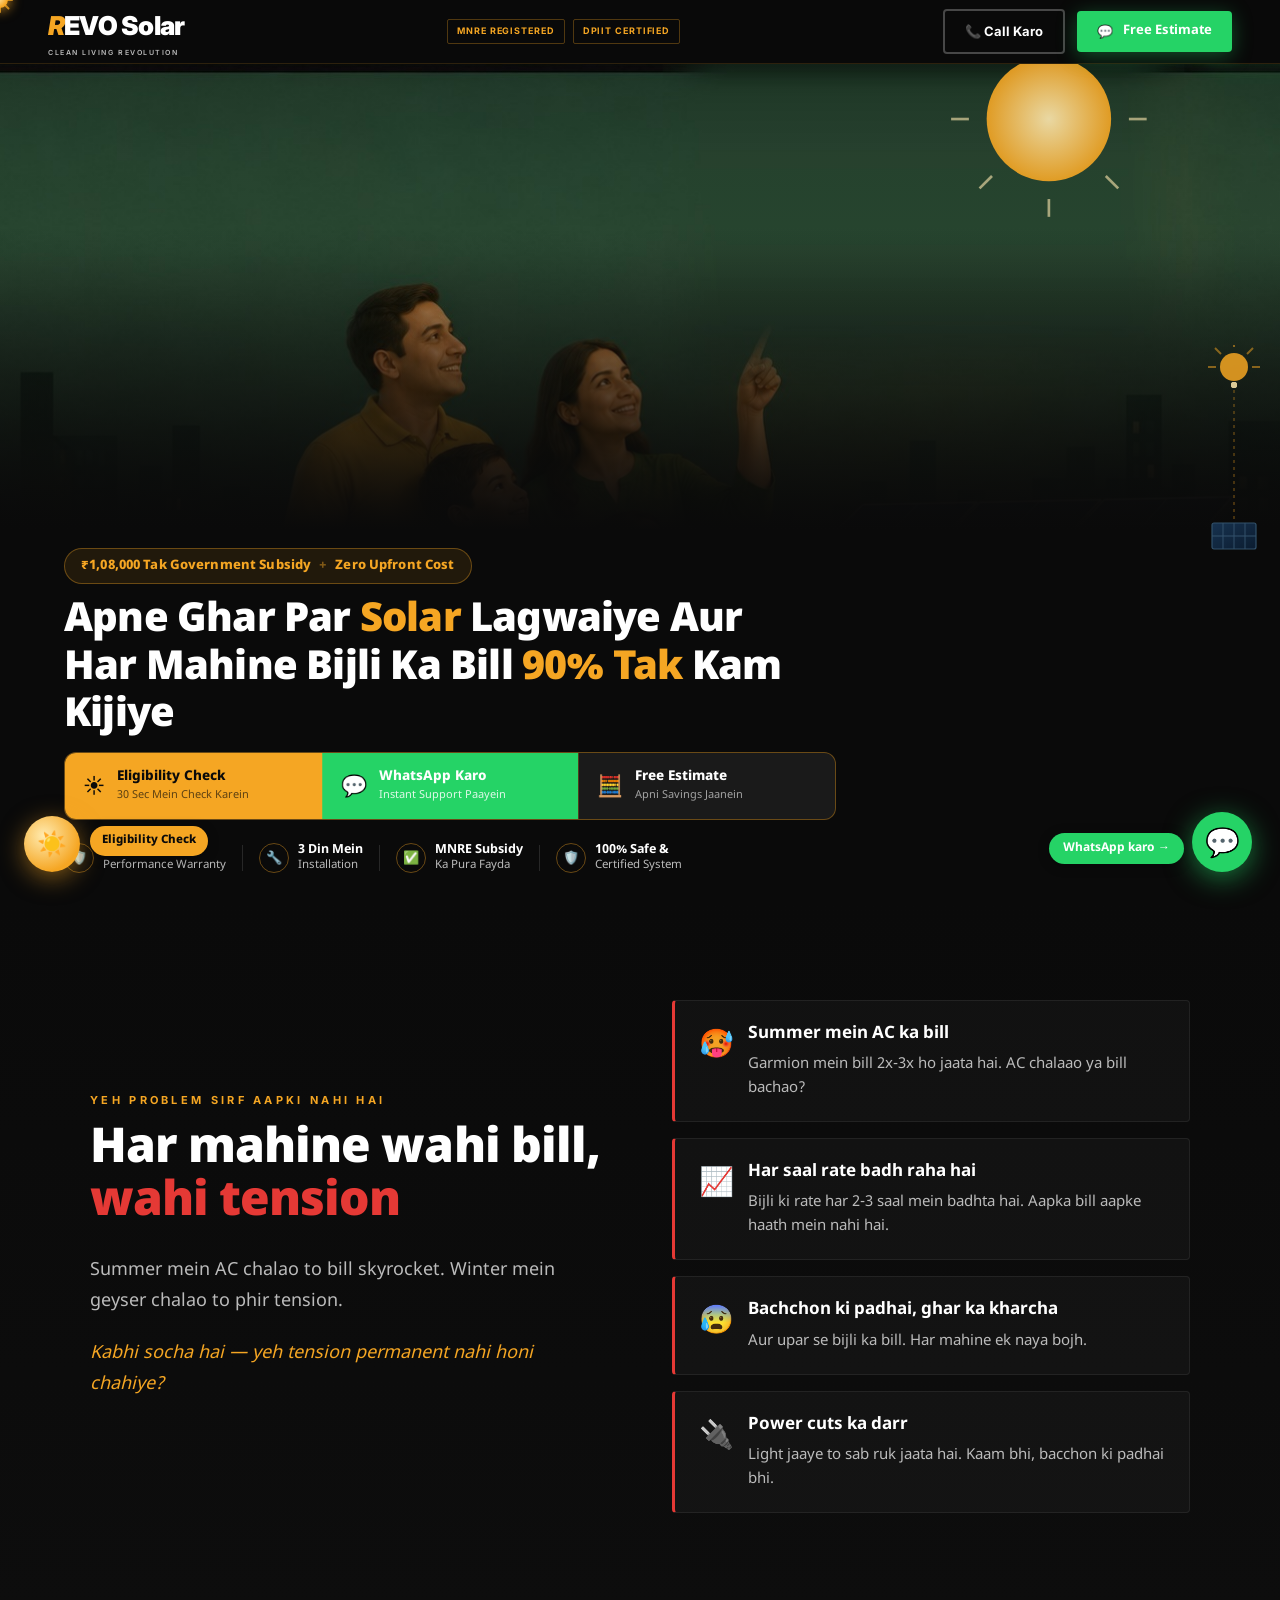
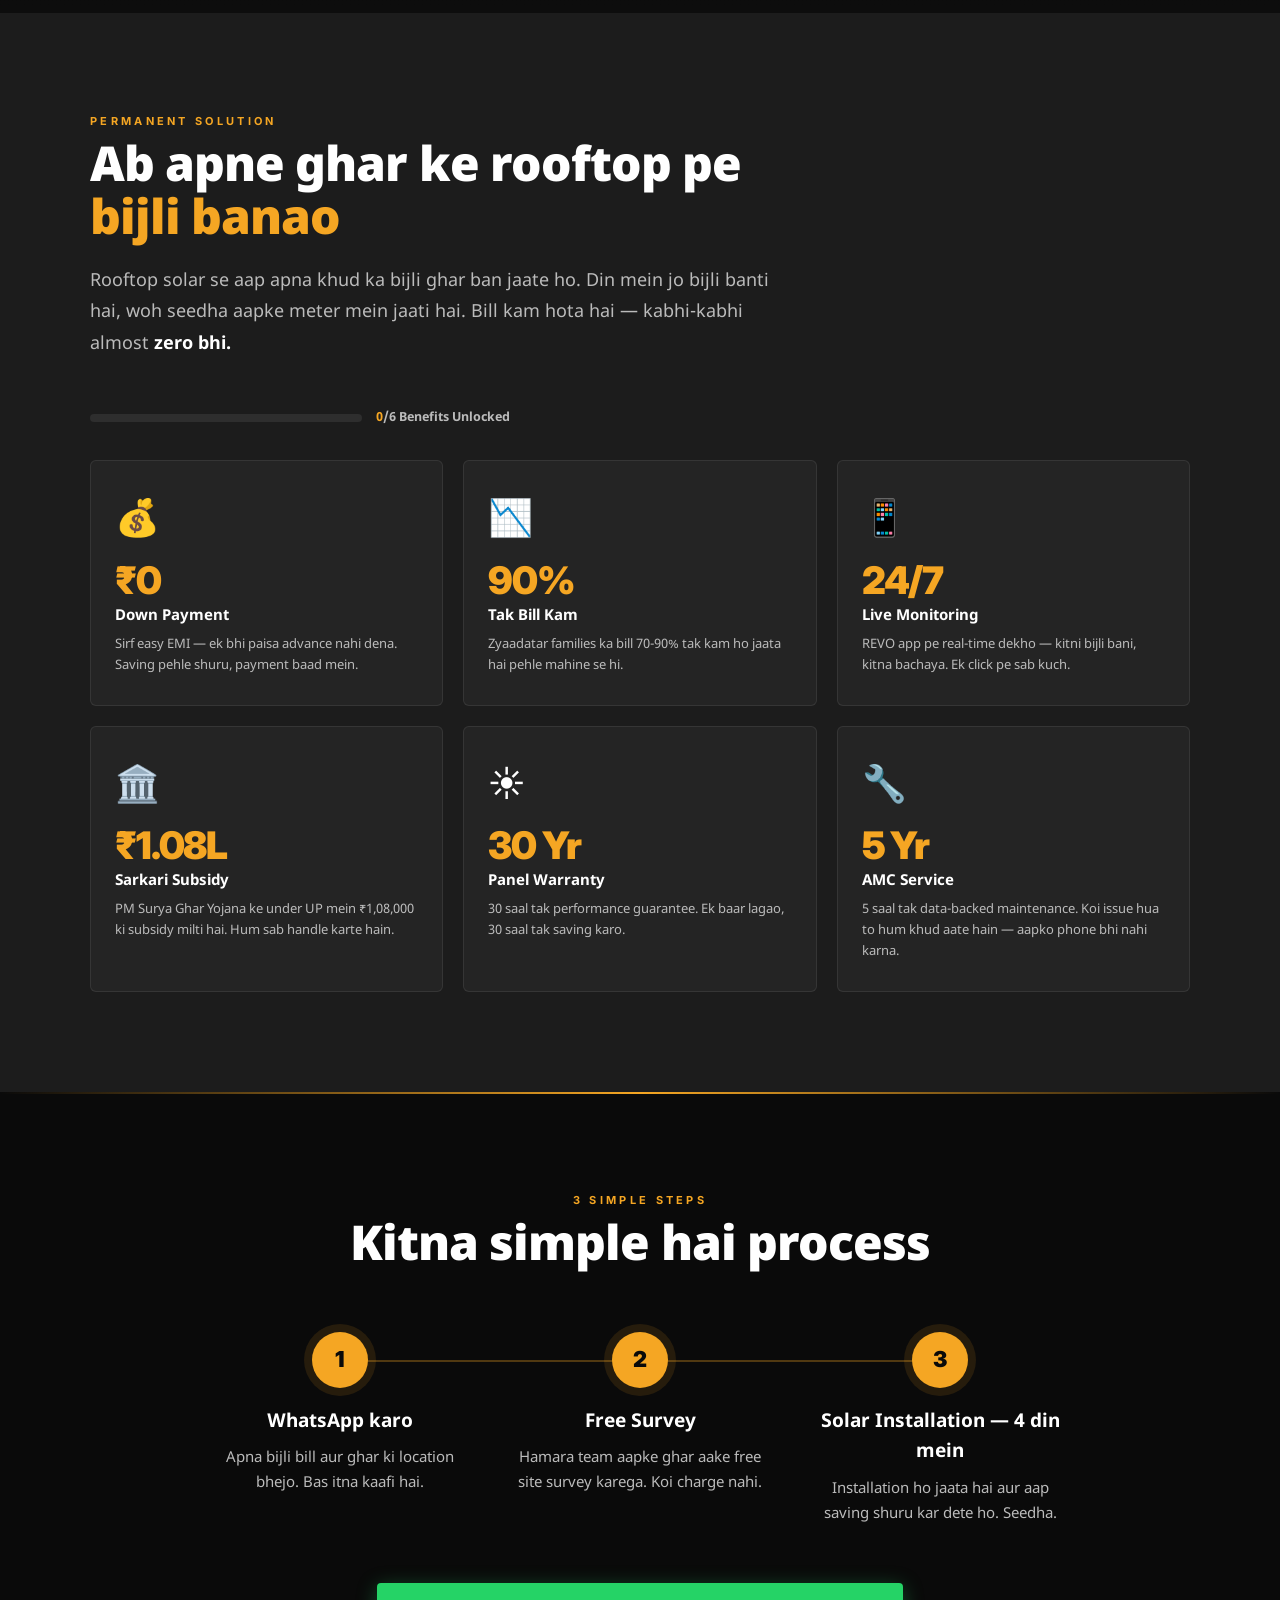
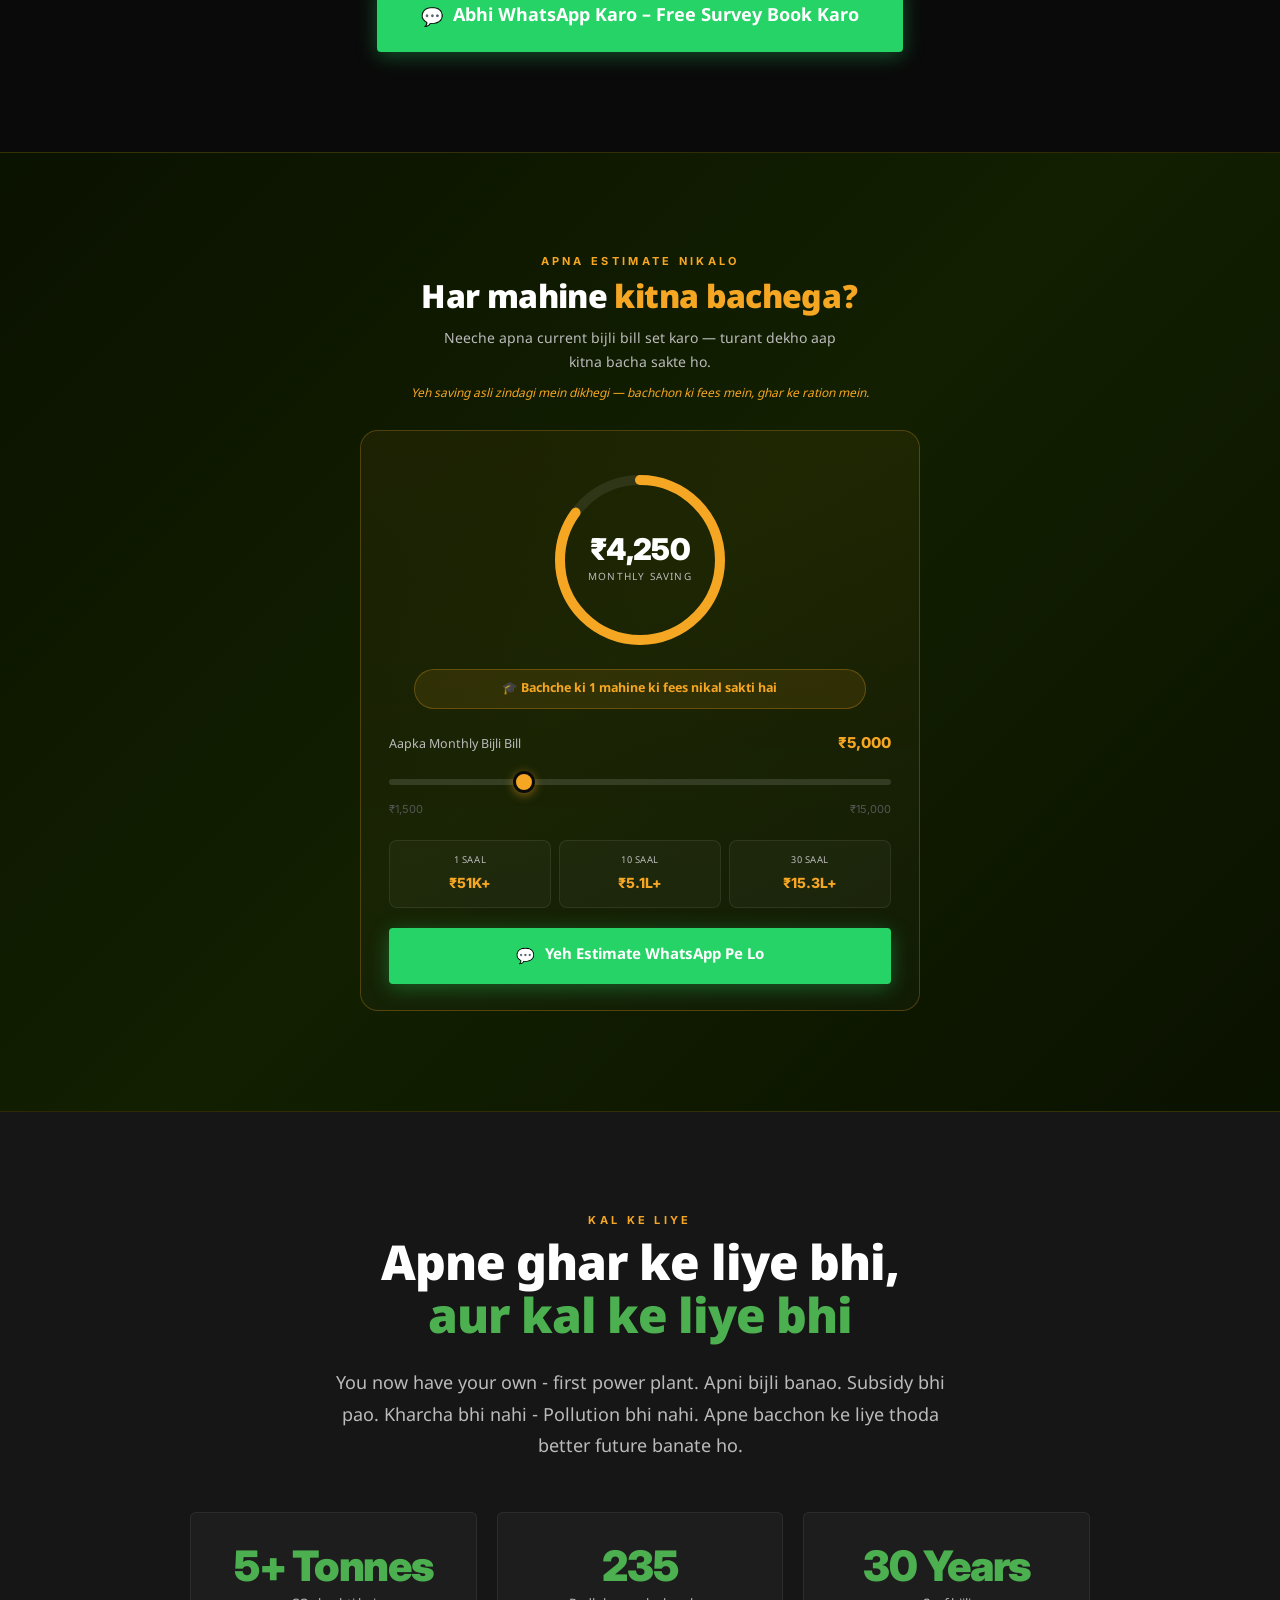
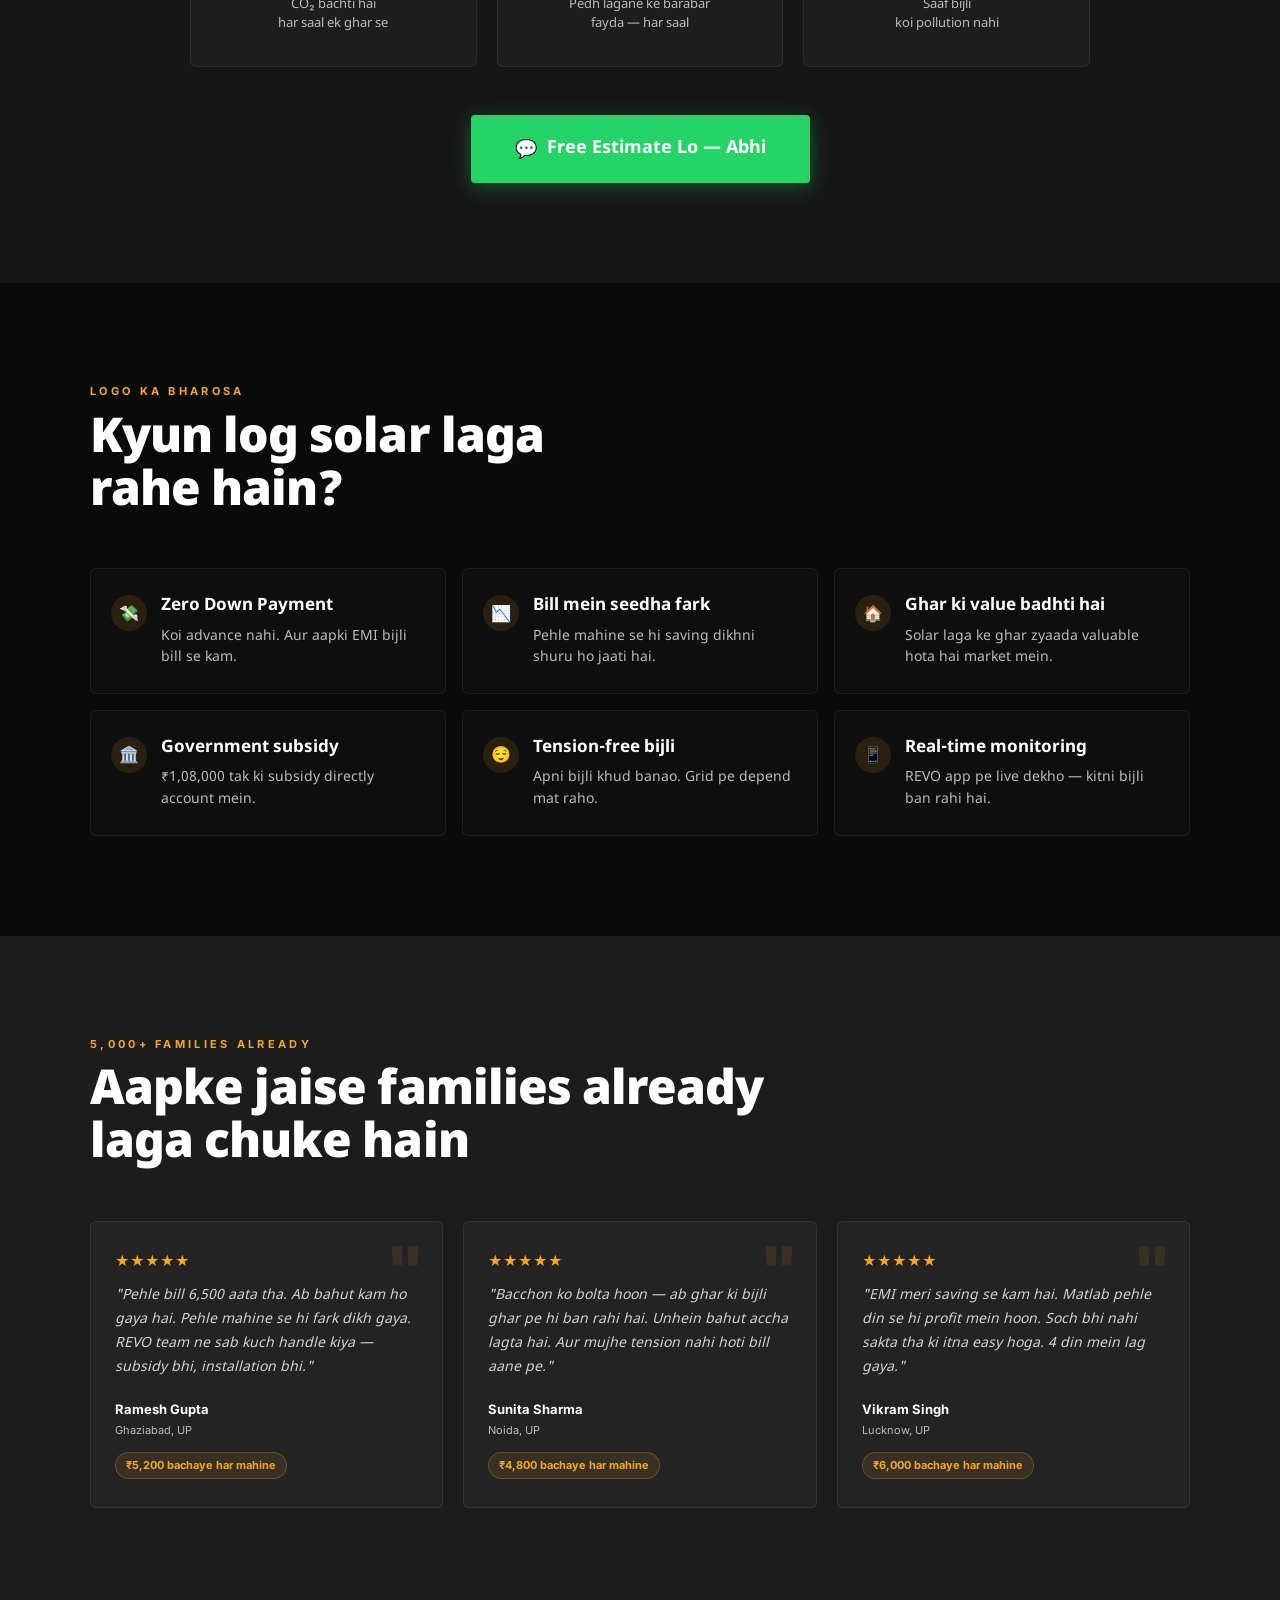
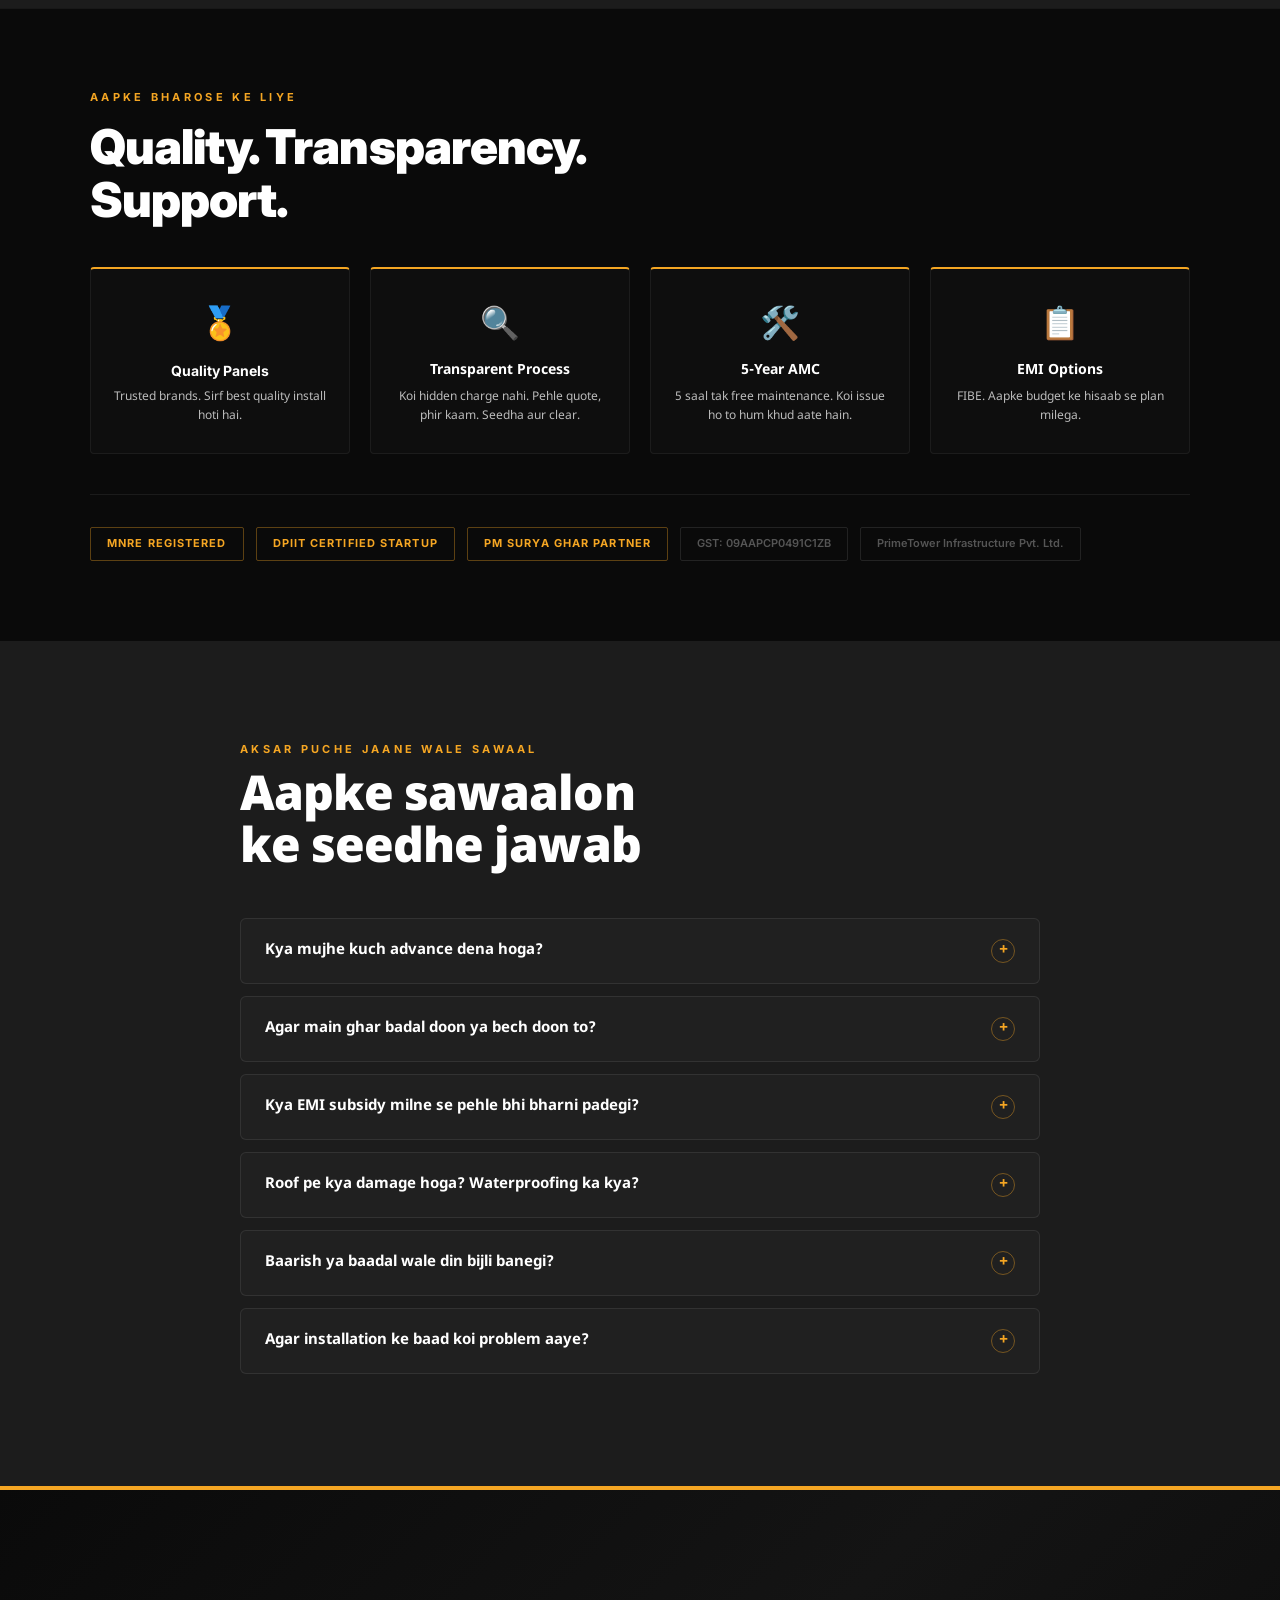
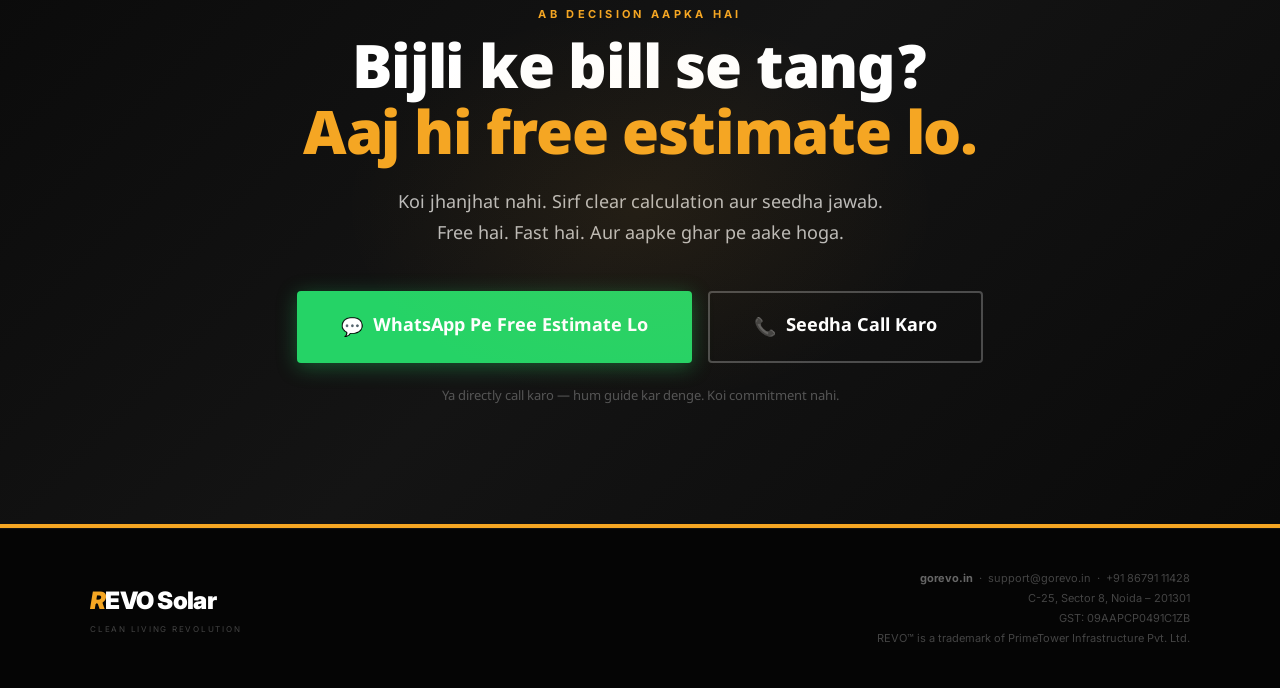
==== commit e24890f6: "phone number update" ====
--- a/index.html
+++ b/index.html
@@ -1215,7 +1215,7 @@
 <body>
 
 <!-- ── FLOATING WHATSAPP ── -->
-<a href="https://wa.me/919818487575?text=Namaste%2C%20mujhe%20free%20solar%20estimate%20chahiye" class="float-wa" title="WhatsApp pe Free Estimate Lo">💬</a>
+<a href="https://wa.me/918679111428?text=Namaste%2C%20mujhe%20free%20solar%20estimate%20chahiye" class="float-wa" title="WhatsApp pe Free Estimate Lo">💬</a>
 <div class="float-wa-label hi">WhatsApp karo →</div>
 
 <!-- ── AMBIENT SIDE ANIMATION: sun → panel ── -->
@@ -1264,8 +1264,8 @@
     <span class="nav-badge shine">DPIIT Certified</span>
   </div>
   <div class="nav-cta">
-    <a href="tel:+919818487575" class="btn btn-call" style="padding:10px 20px; font-size:13px;">📞 Call Karo</a>
-    <a href="https://wa.me/919818487575?text=Free%20estimate%20chahiye" class="btn btn-wa" style="padding:10px 20px; font-size:13px;">
+    <a href="tel:+918679111428" class="btn btn-call" style="padding:10px 20px; font-size:13px;">📞 Call Karo</a>
+    <a href="https://wa.me/918679111428?text=Free%20estimate%20chahiye" class="btn btn-wa" style="padding:10px 20px; font-size:13px;">
       💬 <span class="hi">Free Estimate</span>
     </a>
   </div>
@@ -1348,7 +1348,7 @@
             <span class="cta-sub hi">30 Sec Mein Check Karein</span>
           </span>
         </button>
-        <a href="https://wa.me/919818487575?text=Namaste%2C%20mujhe%20free%20solar%20estimate%20chahiye" class="hero-cta-box cta-wa">
+        <a href="https://wa.me/918679111428?text=Namaste%2C%20mujhe%20free%20solar%20estimate%20chahiye" class="hero-cta-box cta-wa">
           <span class="cta-icon">💬</span>
           <span class="cta-text">
             <span class="cta-title hi">WhatsApp Karo</span>
@@ -1529,7 +1529,7 @@
     </div>
 
     <div class="howto-cta">
-      <a href="https://wa.me/919818487575?text=Free%20survey%20book%20karna%20hai" class="btn btn-wa btn-lg">
+      <a href="https://wa.me/918679111428?text=Free%20survey%20book%20karna%20hai" class="btn btn-wa btn-lg">
         💬 <span class="hi">Abhi WhatsApp Karo – Free Survey Book Karo</span>
       </a>
     </div>
@@ -1583,7 +1583,7 @@
         </div>
       </div>
 
-      <a href="https://wa.me/919818487575?text=Namaste%2C%20mera%20monthly%20bill%20hai%20aur%20mujhe%20free%20solar%20estimate%20chahiye" class="btn btn-wa" id="calcCta">
+      <a href="https://wa.me/918679111428?text=Namaste%2C%20mera%20monthly%20bill%20hai%20aur%20mujhe%20free%20solar%20estimate%20chahiye" class="btn btn-wa" id="calcCta">
         💬 <span class="hi">Yeh Estimate WhatsApp Pe Lo</span>
       </a>
     </div>
@@ -1617,7 +1617,7 @@
       </div>
     </div>
 
-    <a href="https://wa.me/919818487575?text=Solar%20lagana%20chahta%20hoon" class="btn btn-wa btn-lg" style="margin: 0 auto; display:inline-flex;">
+    <a href="https://wa.me/918679111428?text=Solar%20lagana%20chahta%20hoon" class="btn btn-wa btn-lg" style="margin: 0 auto; display:inline-flex;">
       💬 <span class="hi">Free Estimate Lo — Abhi</span>
     </a>
   </div>
@@ -1798,10 +1798,10 @@
   <h2 class="section-title hi">Bijli ke bill se tang?<br><span style="color:var(--gold);">Aaj hi free estimate lo.</span></h2>
   <p class="section-sub hi">Koi jhanjhat nahi. Sirf clear calculation aur seedha jawab.<br>Free hai. Fast hai. Aur aapke ghar pe aake hoga.</p>
   <div class="final-cta-btns">
-    <a href="https://wa.me/919818487575?text=Namaste%2C%20mujhe%20free%20solar%20estimate%20chahiye" class="btn btn-wa btn-lg">
+    <a href="https://wa.me/918679111428?text=Namaste%2C%20mujhe%20free%20solar%20estimate%20chahiye" class="btn btn-wa btn-lg">
       💬 <span class="hi">WhatsApp Pe Free Estimate Lo</span>
     </a>
-    <a href="tel:+919818487575" class="btn btn-call btn-lg">
+    <a href="tel:+918679111428" class="btn btn-call btn-lg">
       📞 <span class="hi">Seedha Call Karo</span>
     </a>
   </div>
@@ -1817,7 +1817,7 @@
       <div class="tagline">Clean Living Revolution</div>
     </div>
     <div class="footer-info">
-      <strong>gorevo.in</strong> &nbsp;·&nbsp; support@gorevo.in &nbsp;·&nbsp; +91 98184 87575<br>
+      <strong>gorevo.in</strong> &nbsp;·&nbsp; support@gorevo.in &nbsp;·&nbsp; +91 86791 11428<br>
       C-25, Sector 8, Noida – 201301<br>
       GST: 09AAPCP0491C1ZB<br>
       <span>REVO™ is a trademark of PrimeTower Infrastructure Pvt. Ltd.</span>
@@ -1827,8 +1827,8 @@
 
 <!-- ── STICKY MOBILE CTA BAR ── -->
 <div class="sticky-mobile-bar">
-  <a href="tel:+919818487575" class="btn btn-call">📞 <span class="hi">Call</span></a>
-  <a href="https://wa.me/919818487575?text=Namaste%2C%20mujhe%20free%20solar%20estimate%20chahiye" class="btn btn-wa">💬 <span class="hi">Free Estimate</span></a>
+  <a href="tel:+918679111428" class="btn btn-call">📞 <span class="hi">Call</span></a>
+  <a href="https://wa.me/918679111428?text=Namaste%2C%20mujhe%20free%20solar%20estimate%20chahiye" class="btn btn-wa">💬 <span class="hi">Free Estimate</span></a>
 </div>
 
 <!-- ── SOLAR ELIGIBILITY POPUP ── -->
@@ -1972,7 +1972,7 @@
     }
     if (cta) {
       var msg = 'Namaste, mera monthly bijli bill ' + formatINR(bill) + ' hai aur mujhe free solar estimate chahiye';
-      cta.href = 'https://wa.me/919818487575?text=' + encodeURIComponent(msg);
+      cta.href = 'https://wa.me/918679111428?text=' + encodeURIComponent(msg);
     }
   }
 
@@ -2065,7 +2065,7 @@
 
     submitted = true;
     sessionStorage.setItem('revo_elig_submitted', '1');
-    window.open('https://wa.me/919818487575?text=' + encodeURIComponent(msg), '_blank');
+    window.open('https://wa.me/918679111428?text=' + encodeURIComponent(msg), '_blank');
     closeModal();
   });
 })();
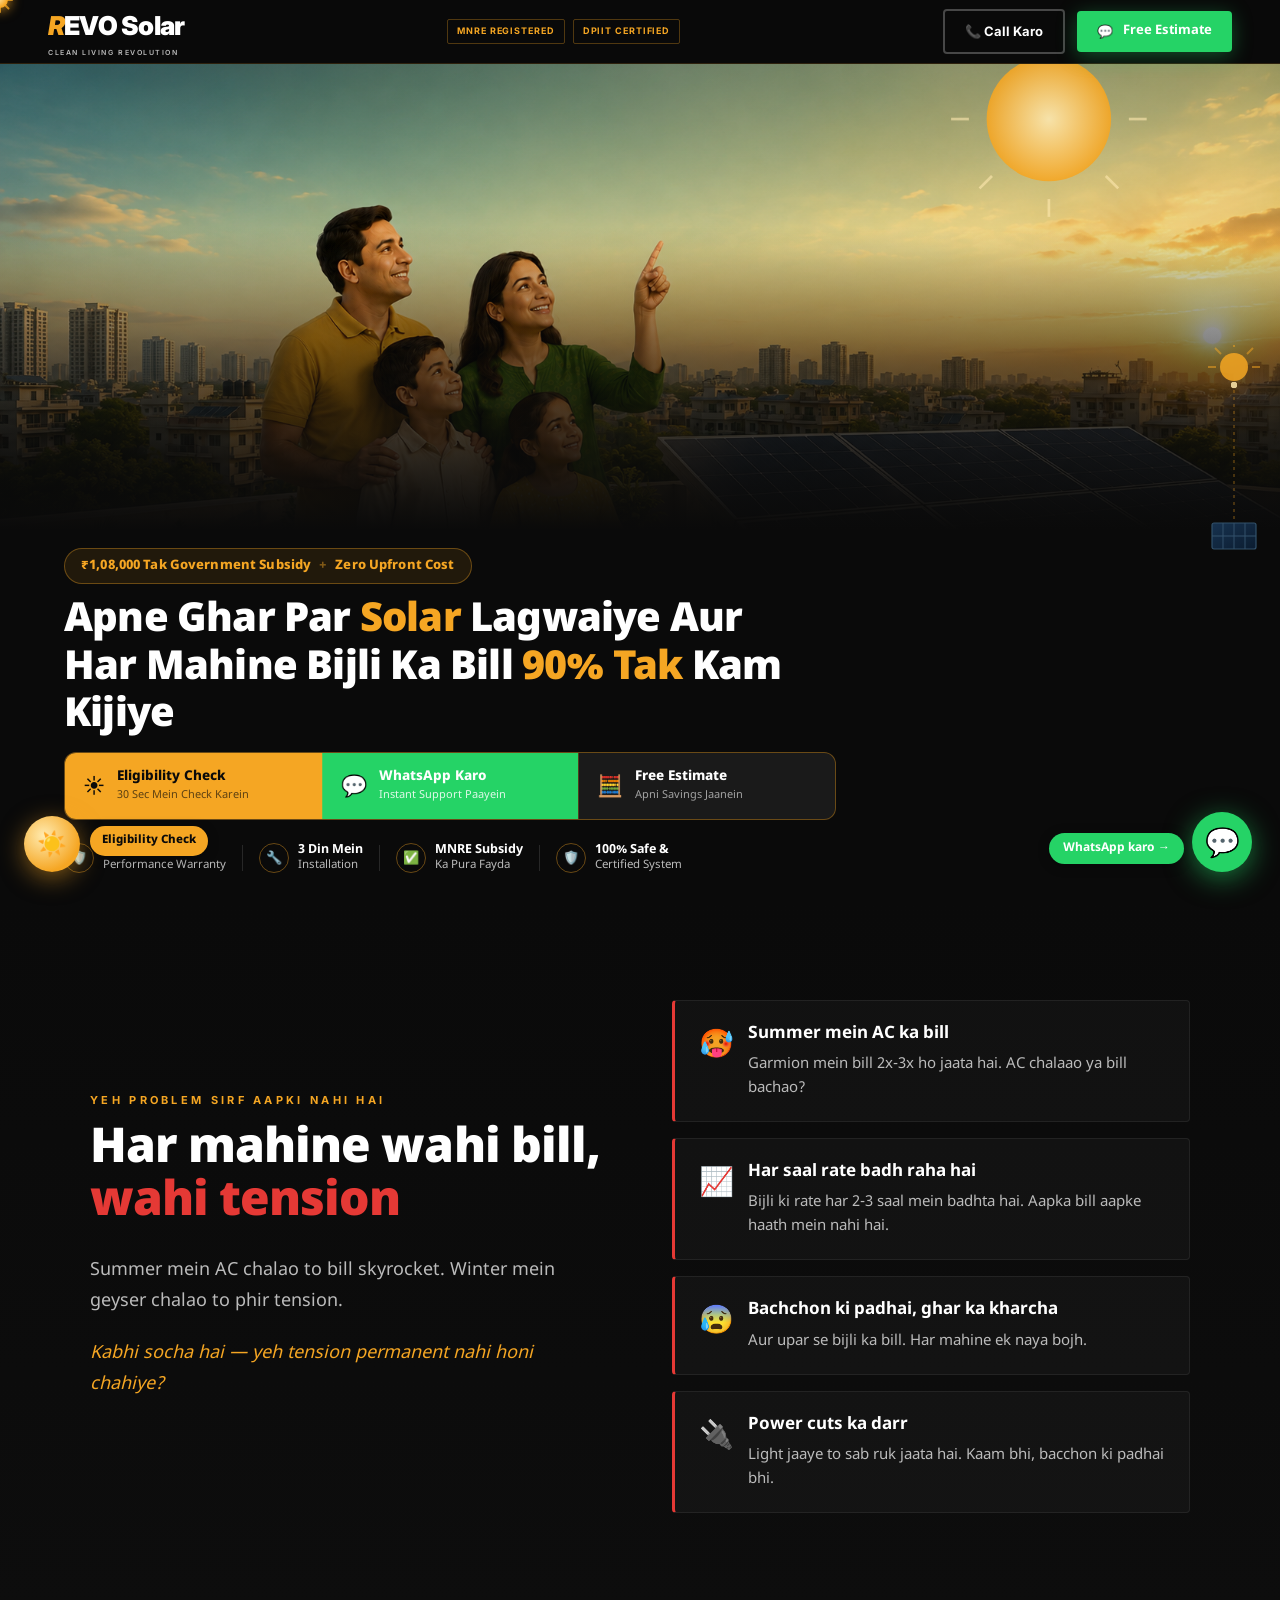
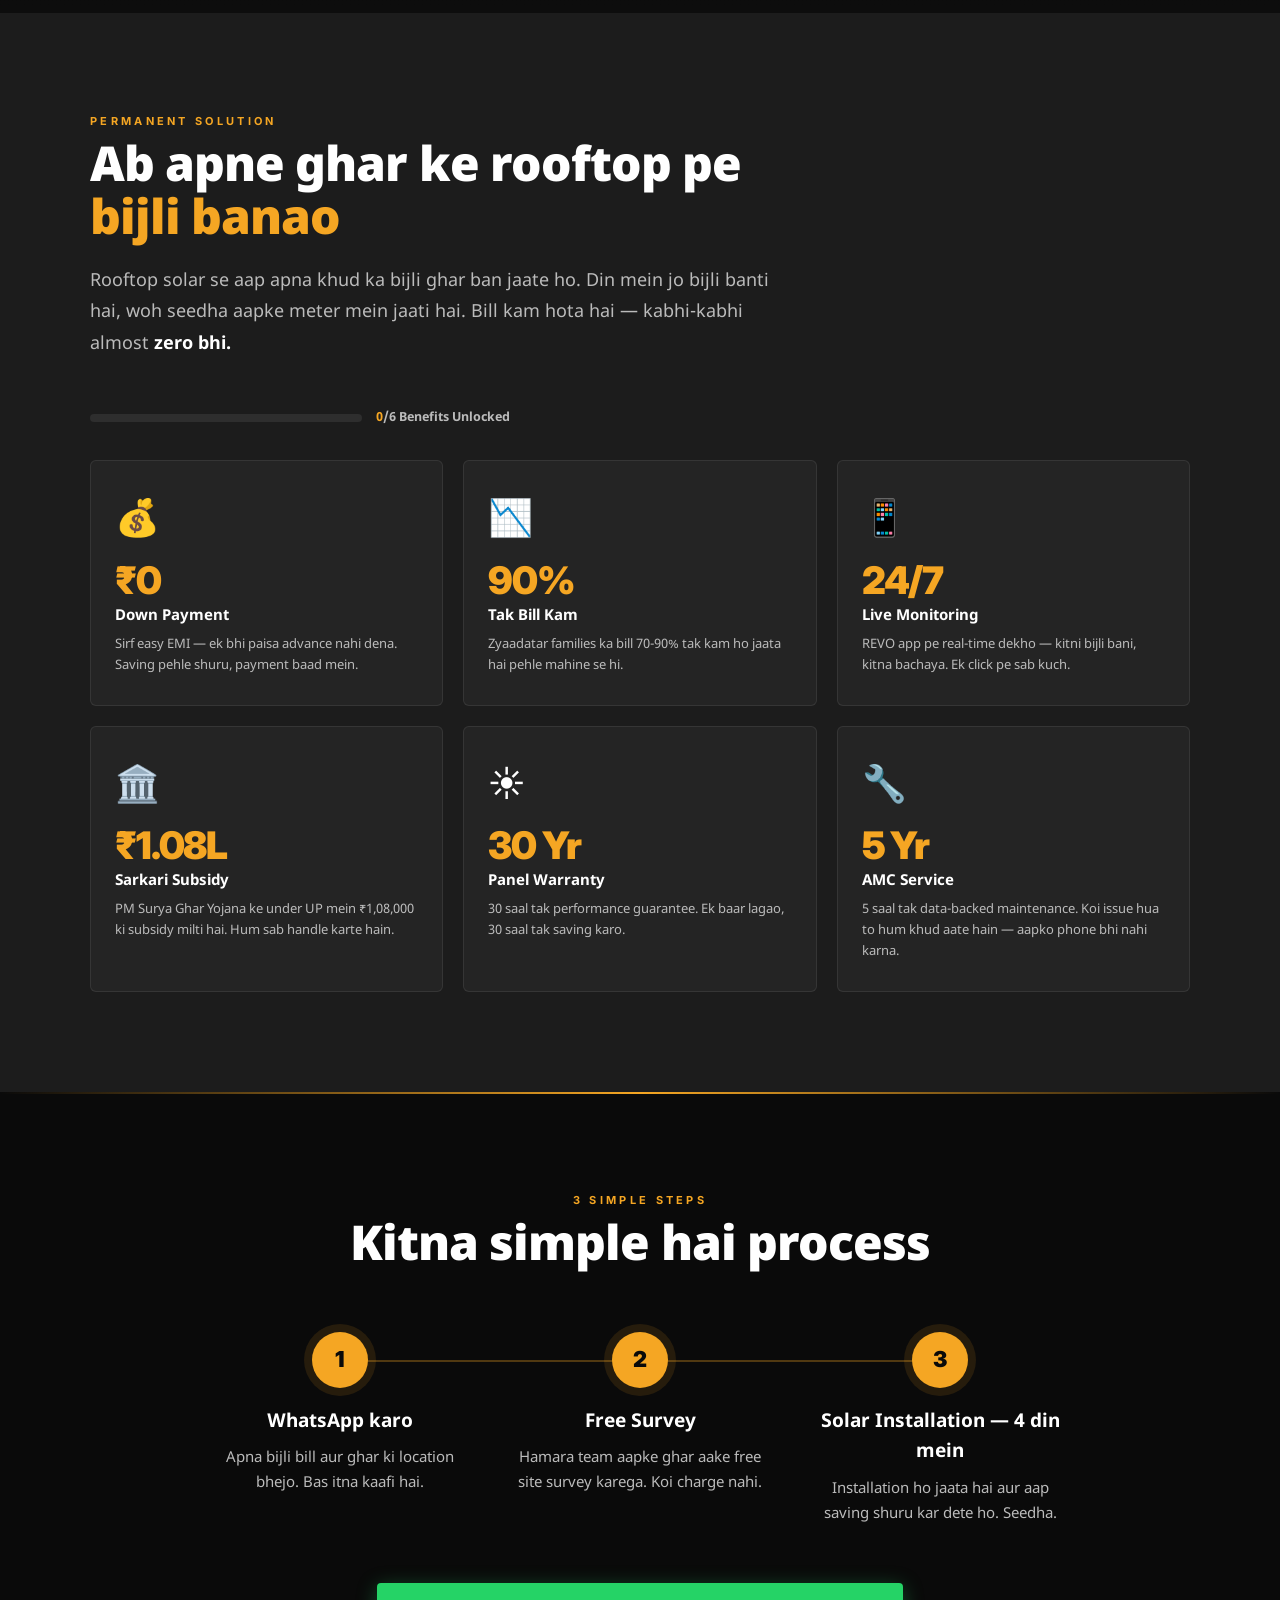
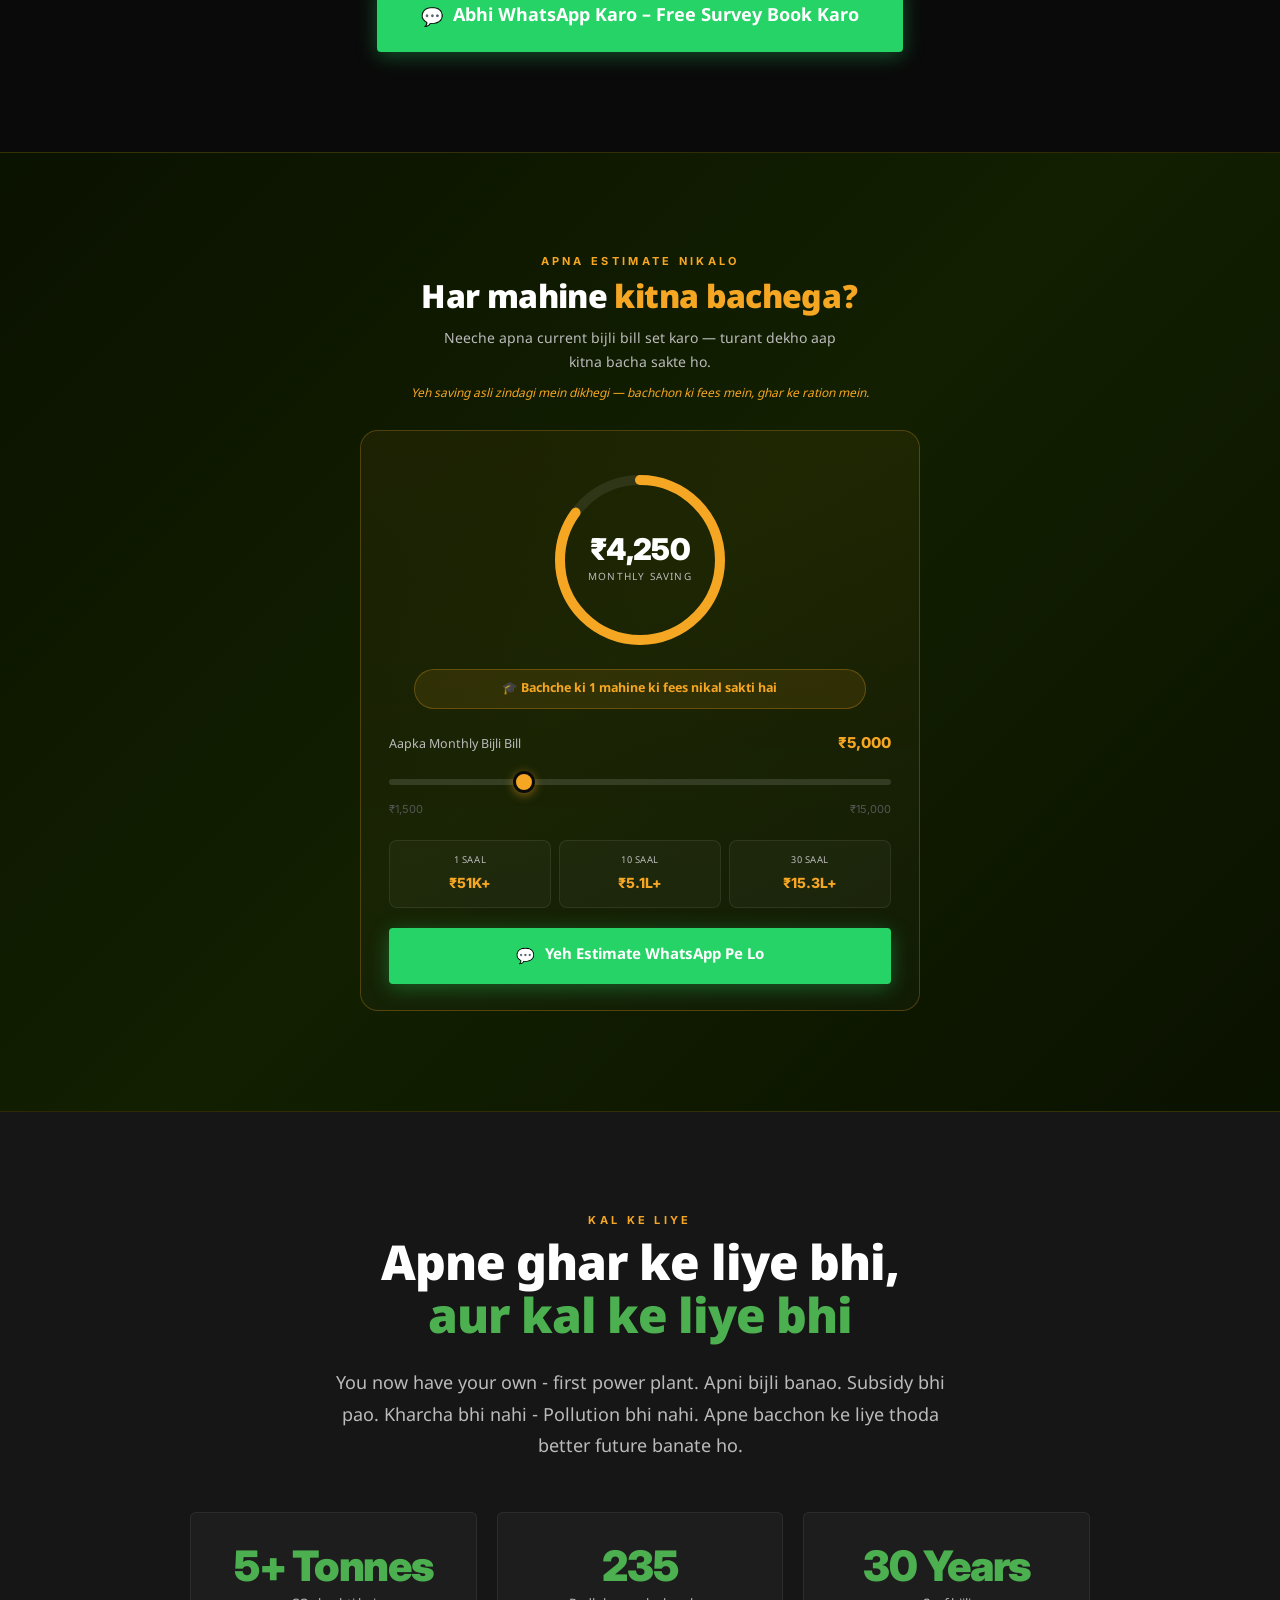
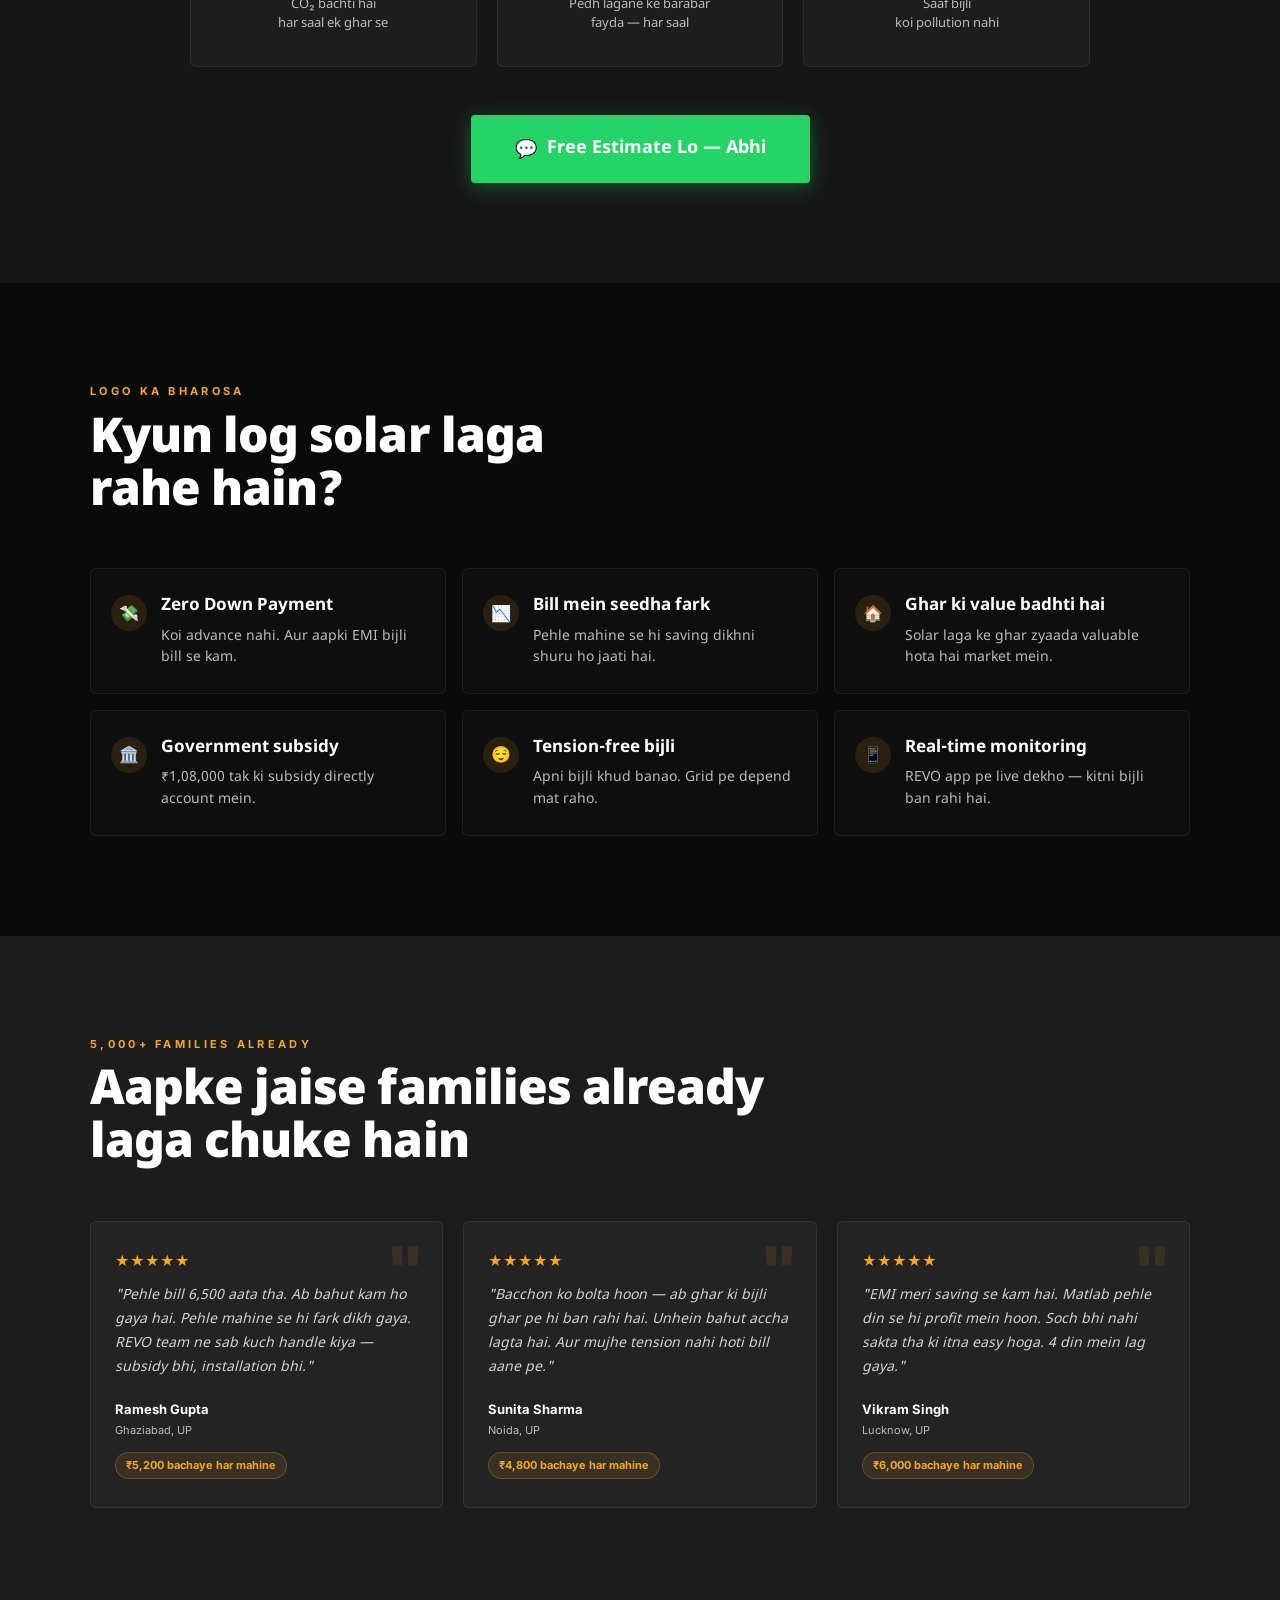
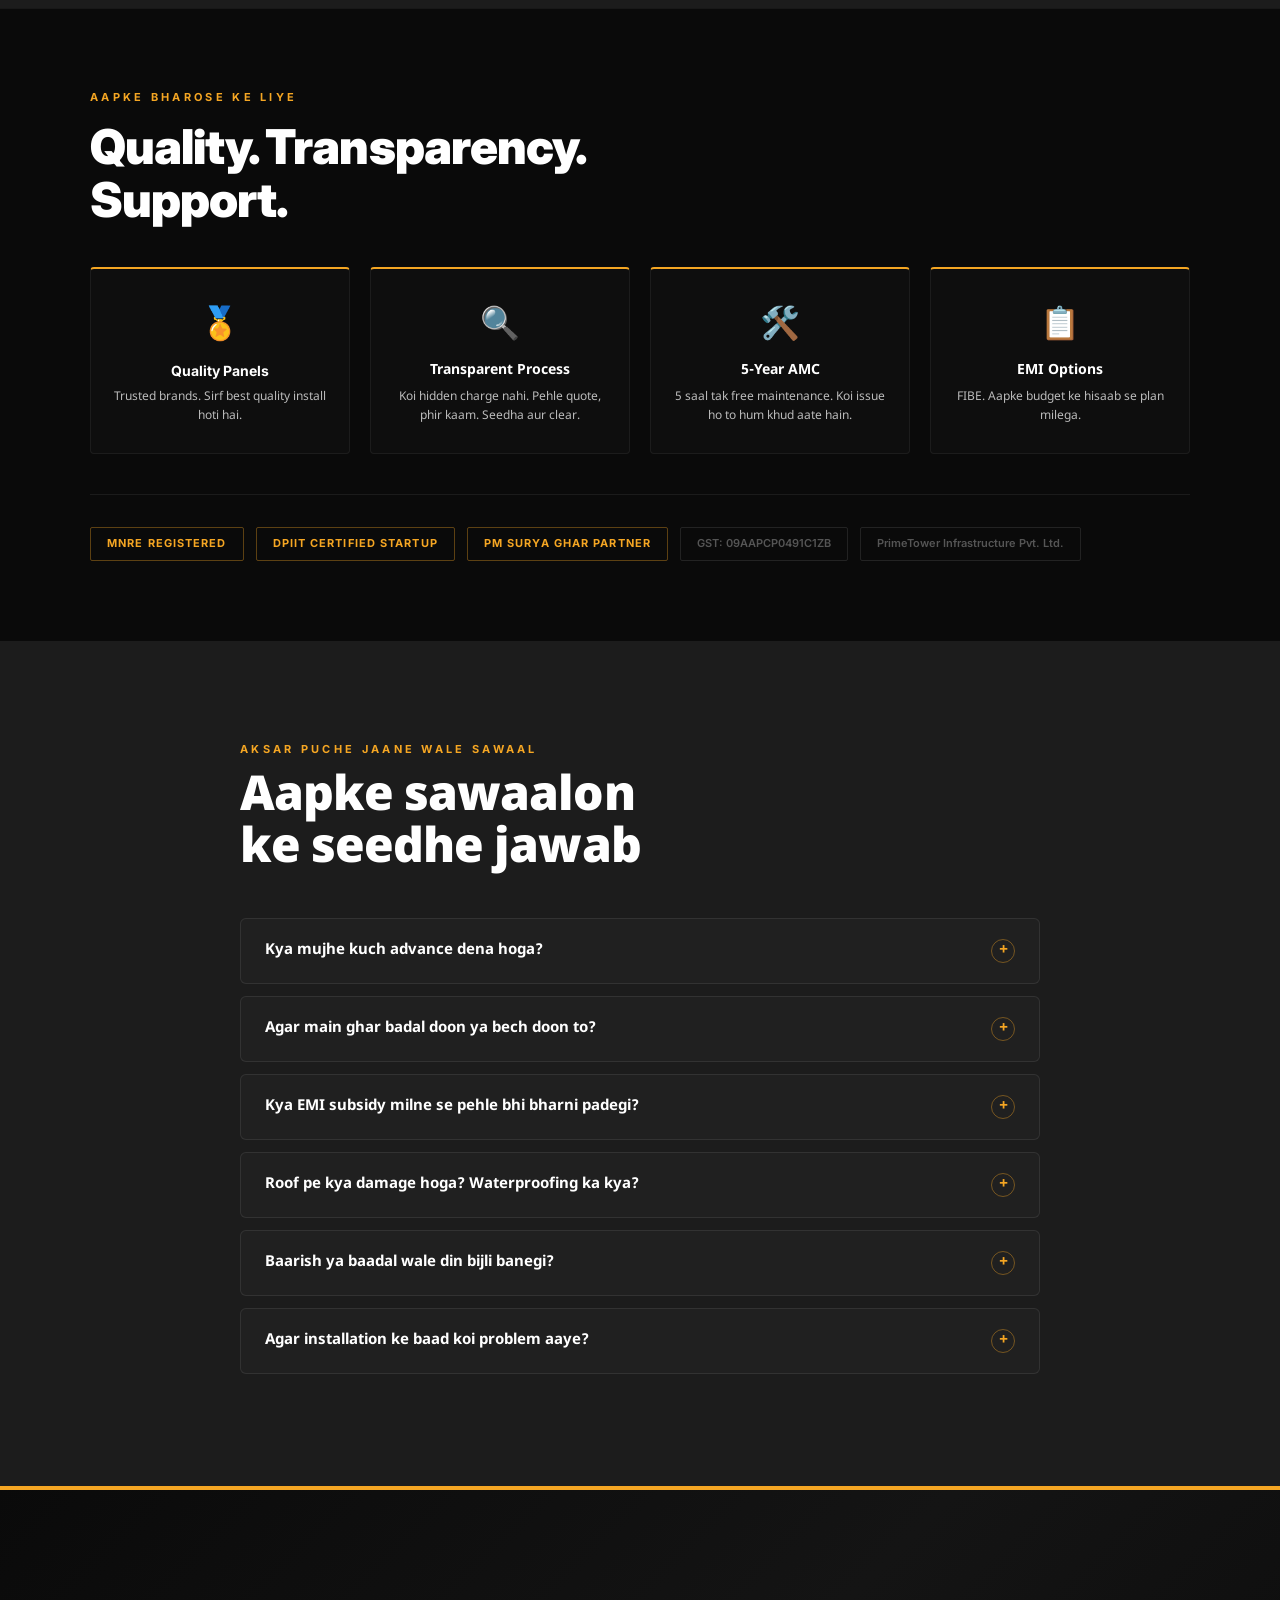
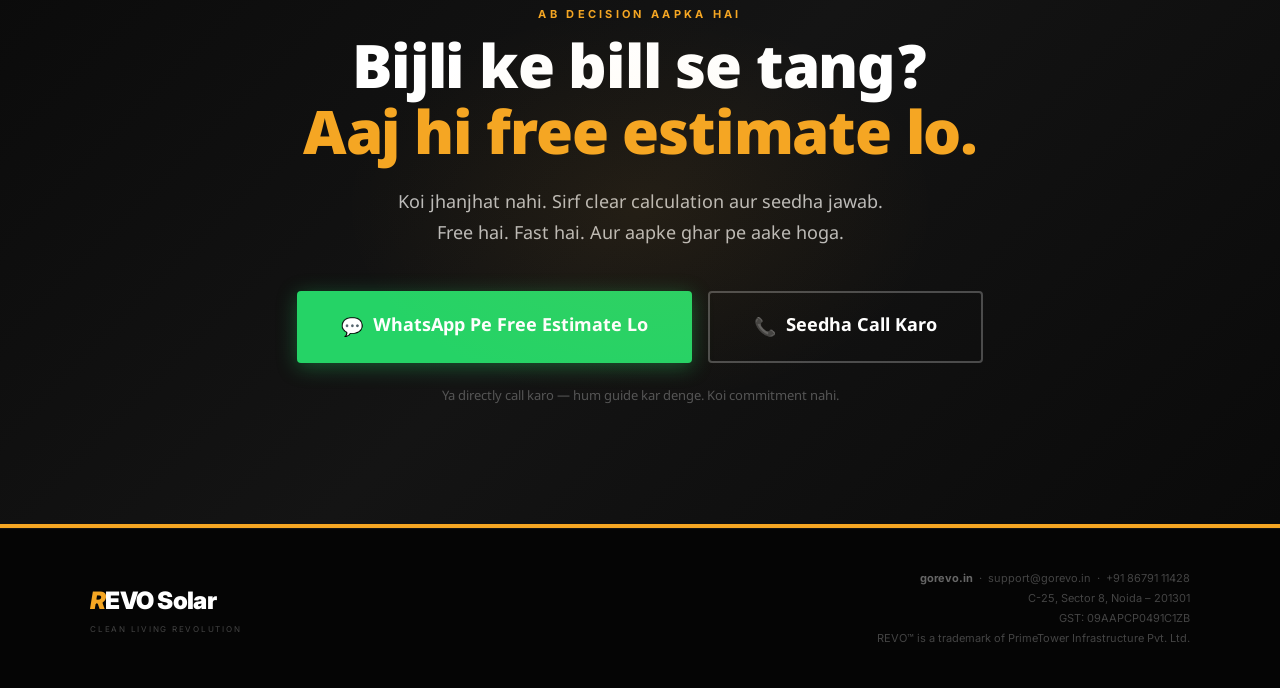
==== commit d4bee1ec: "hero photo jpg to png" ====
--- a/index.html
+++ b/index.html
@@ -1287,7 +1287,7 @@
         same folder — and it updates automatically everywhere.
       -->
       <img
-        src="assets/img/hero-family-photo.jpg"
+        src="assets/img/hero-family-photo.png"
         alt="REVO Solar customer family looking up at the sun with rooftop solar panels installed"
         class="hero-photo">
       <div class="hero-photo-scrim"></div>
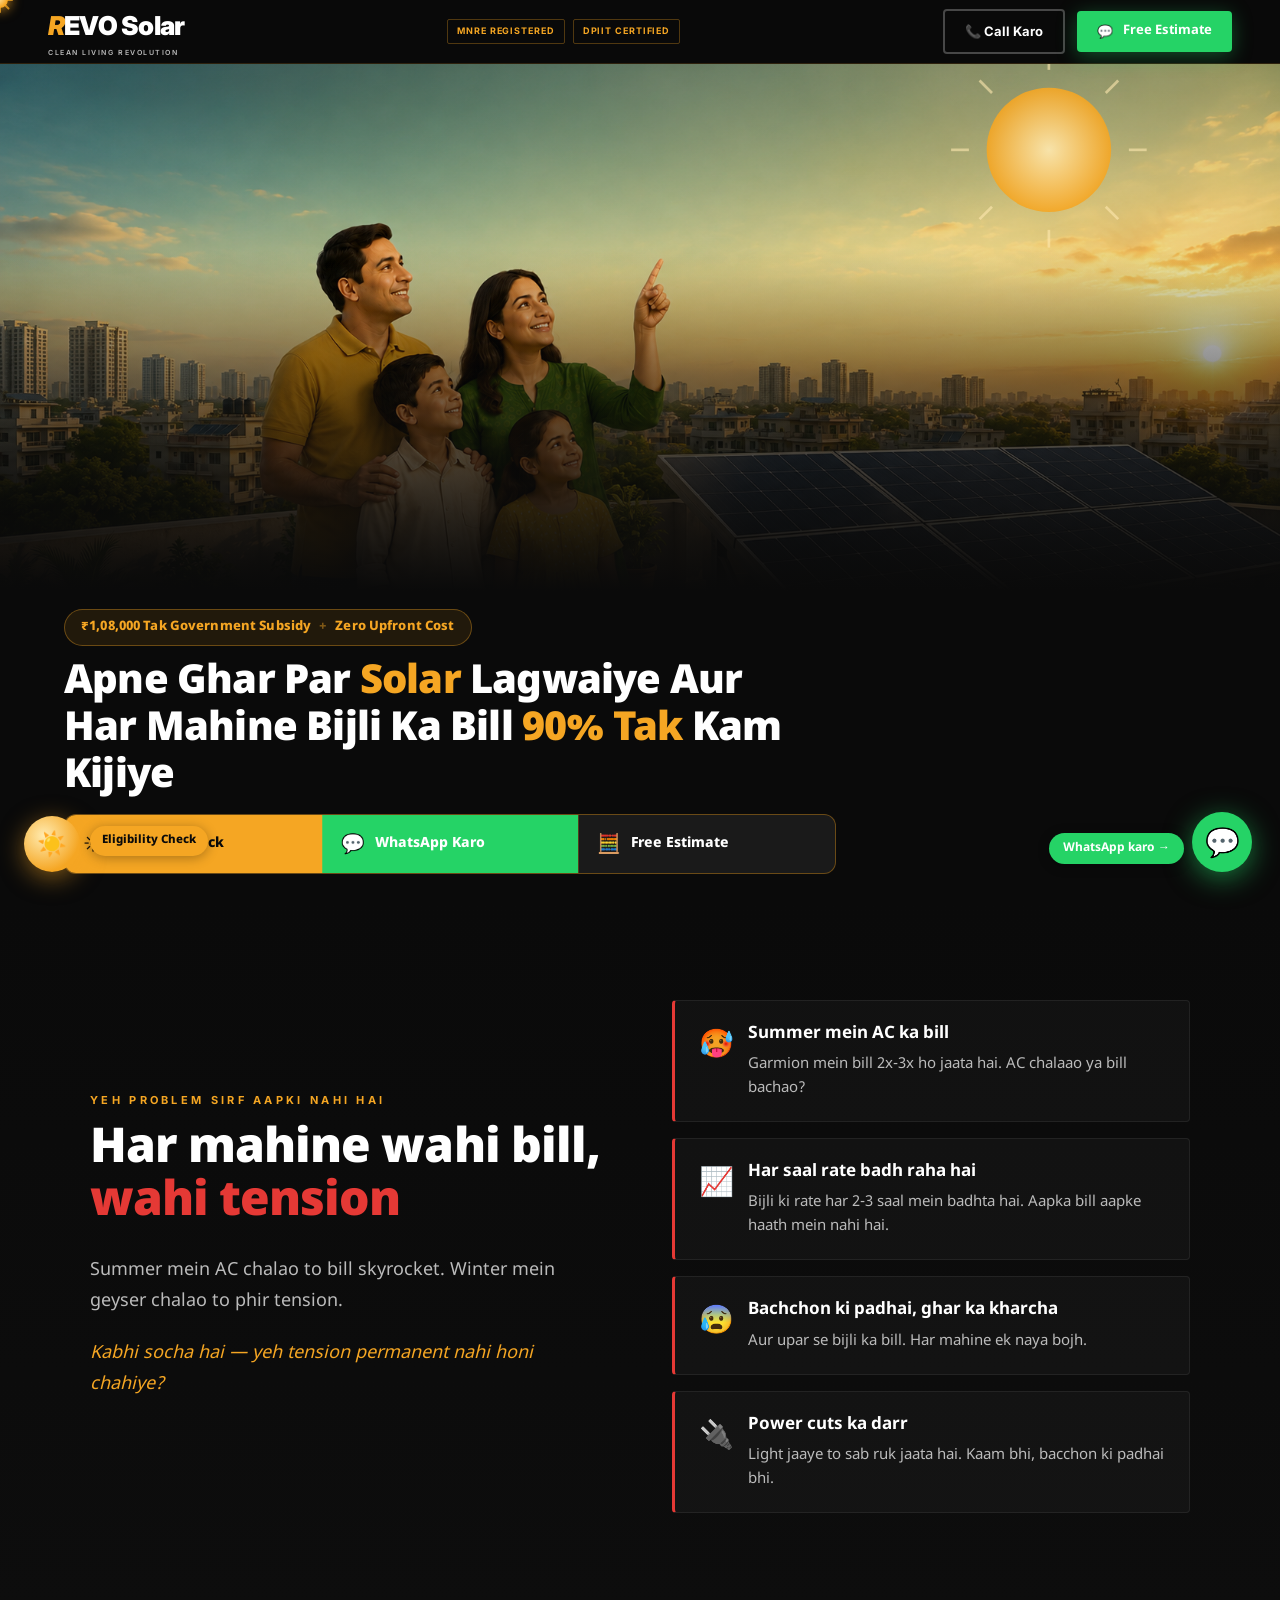
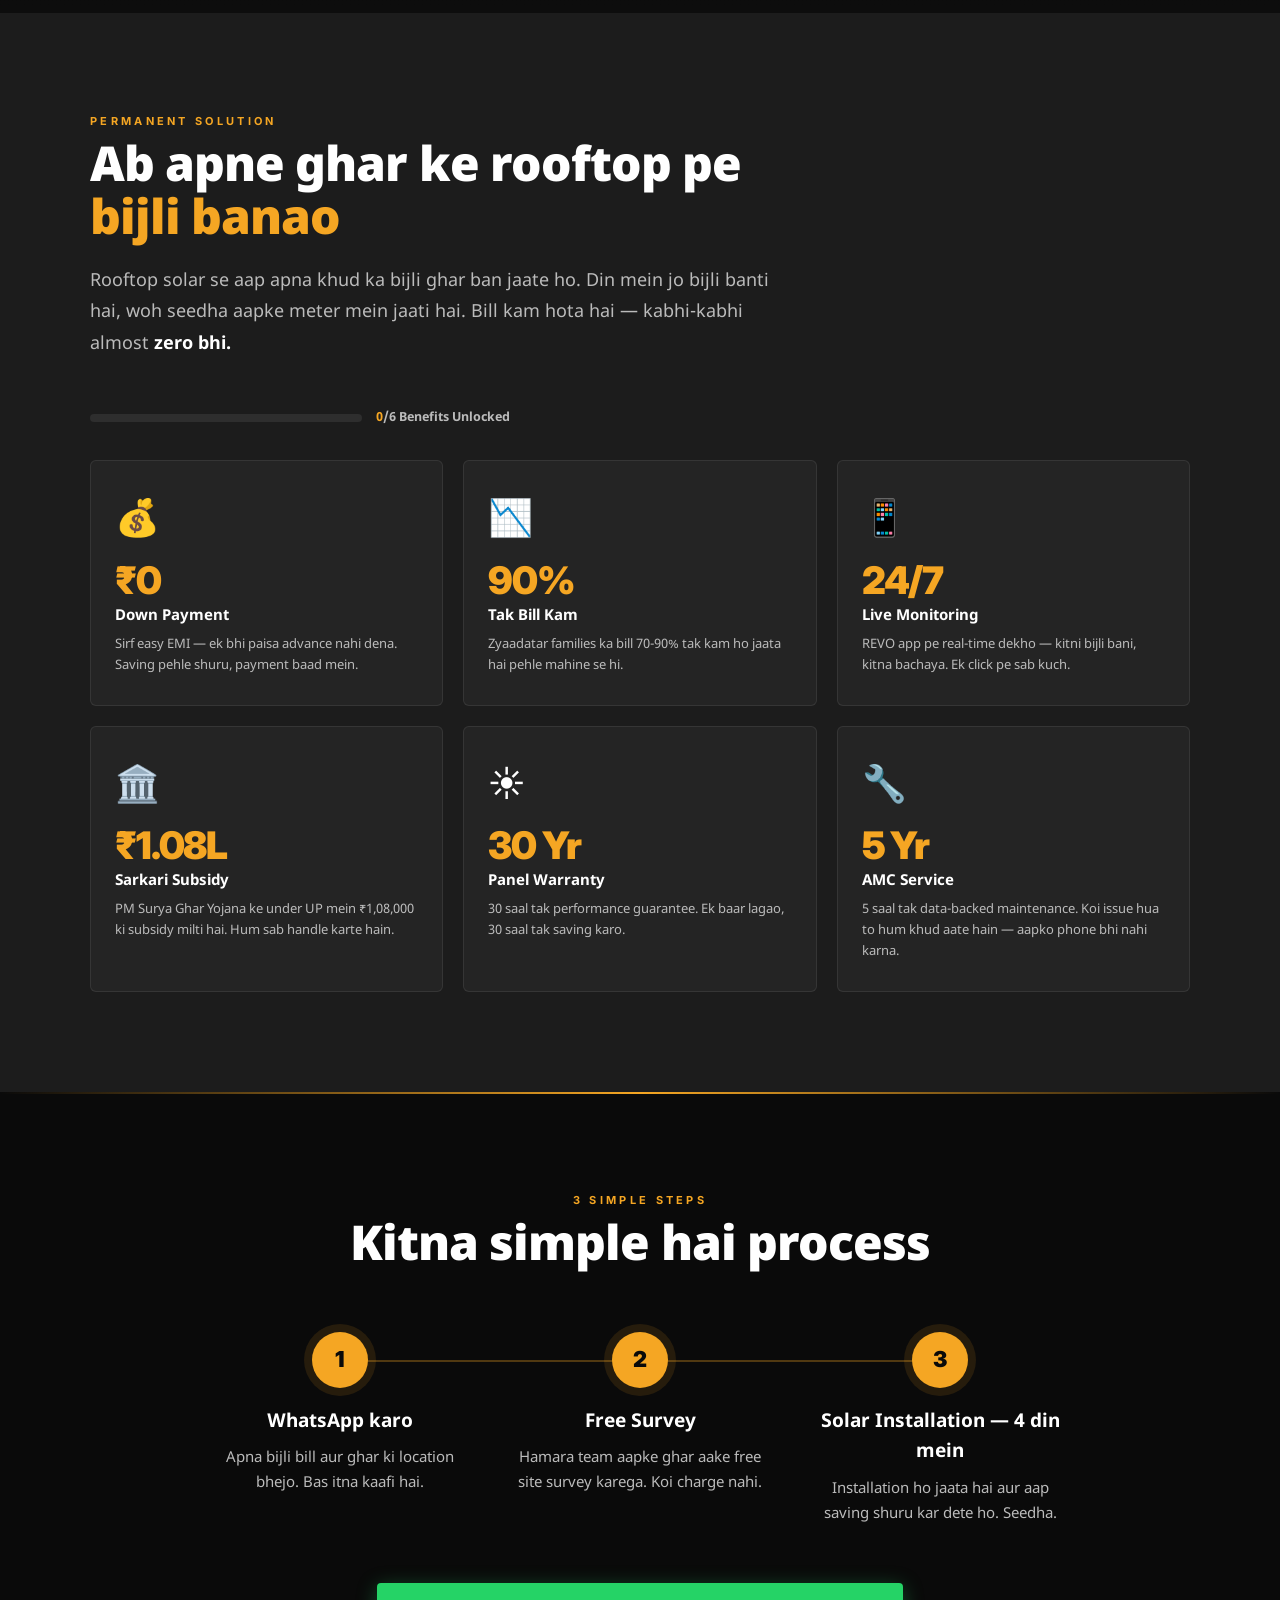
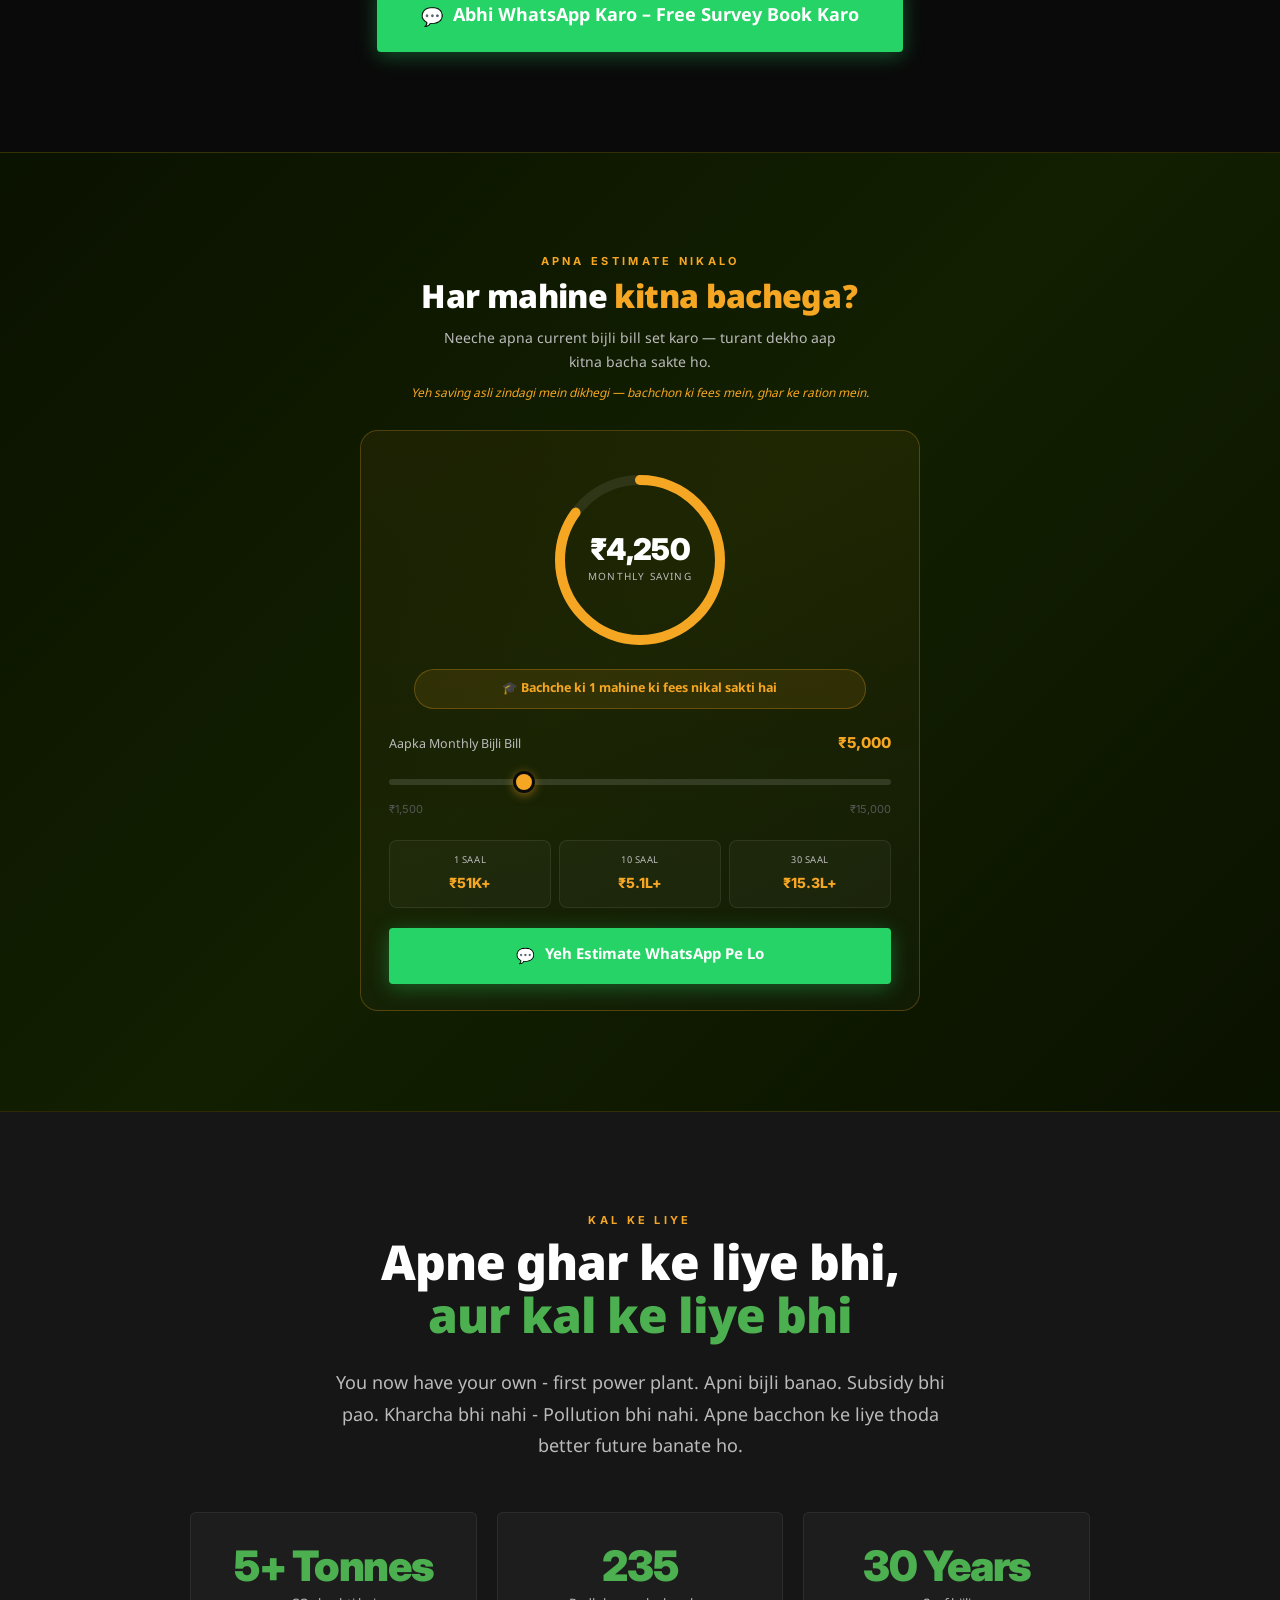
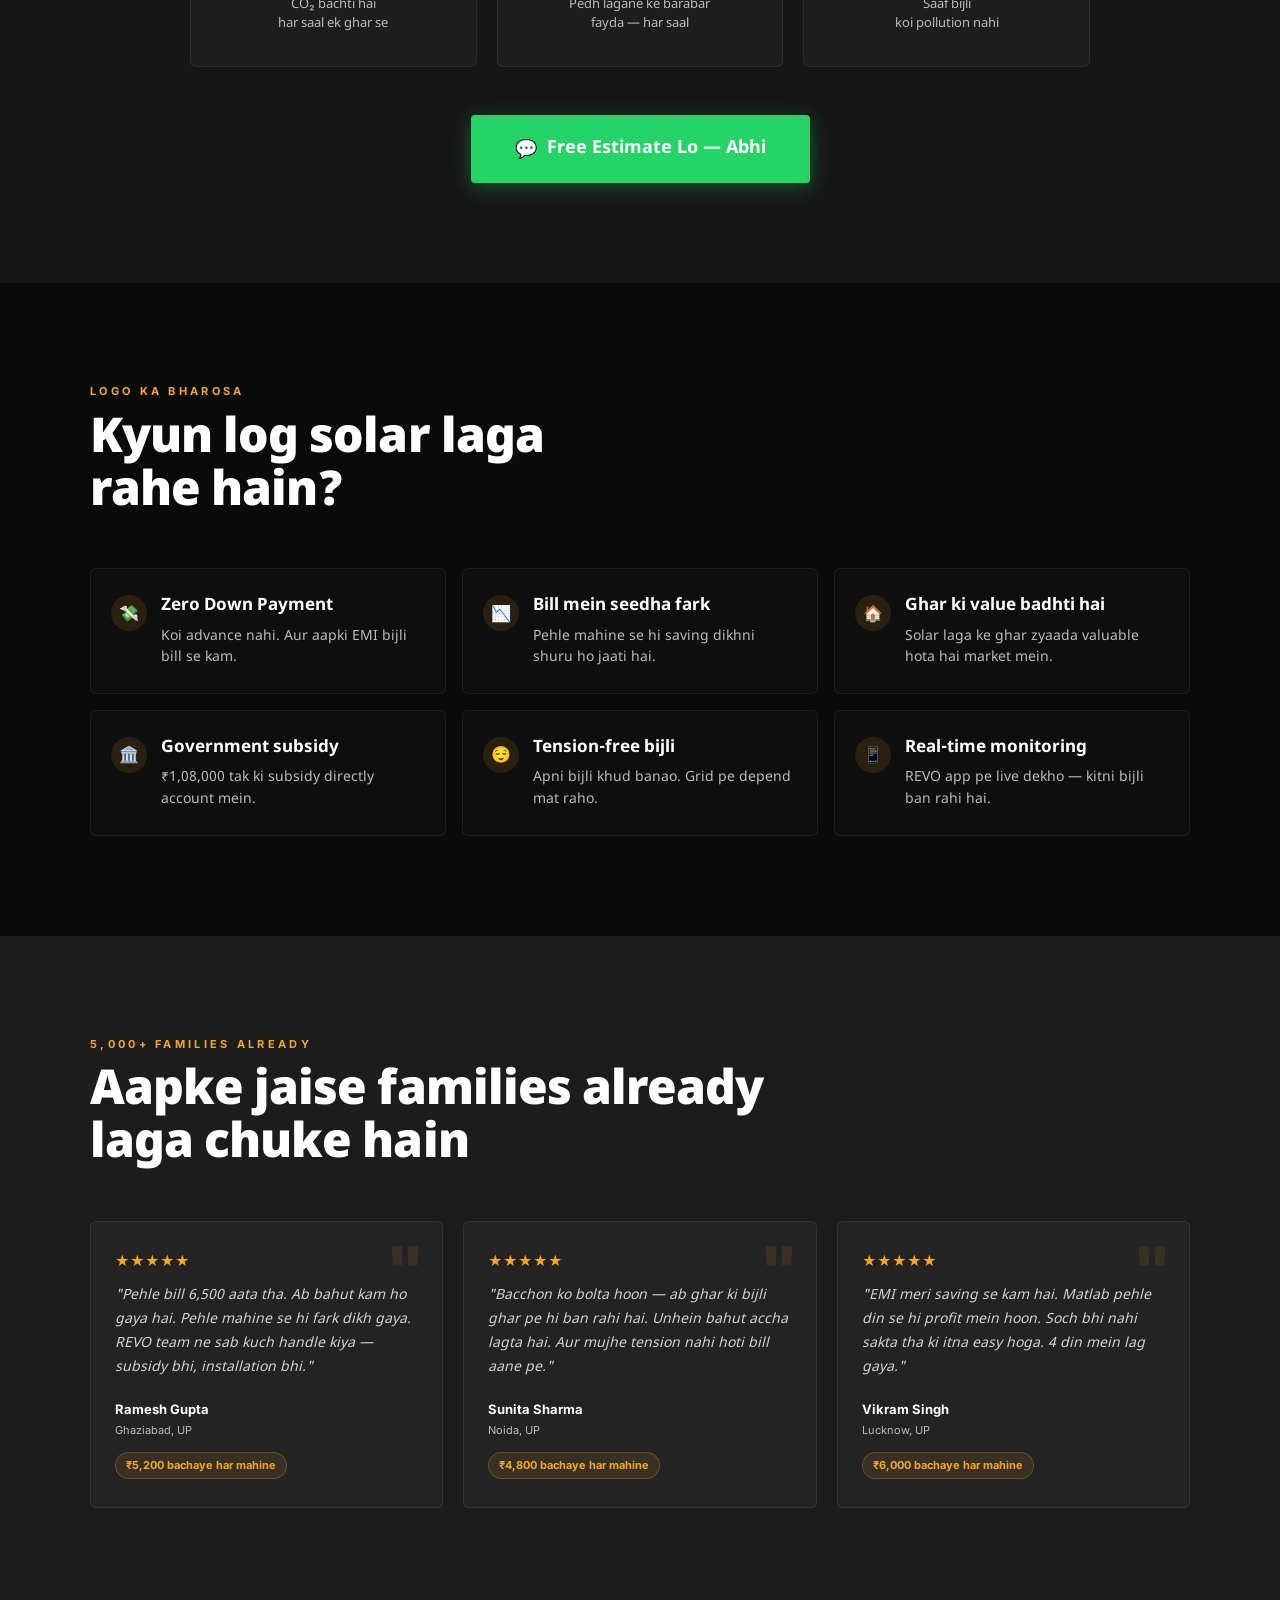
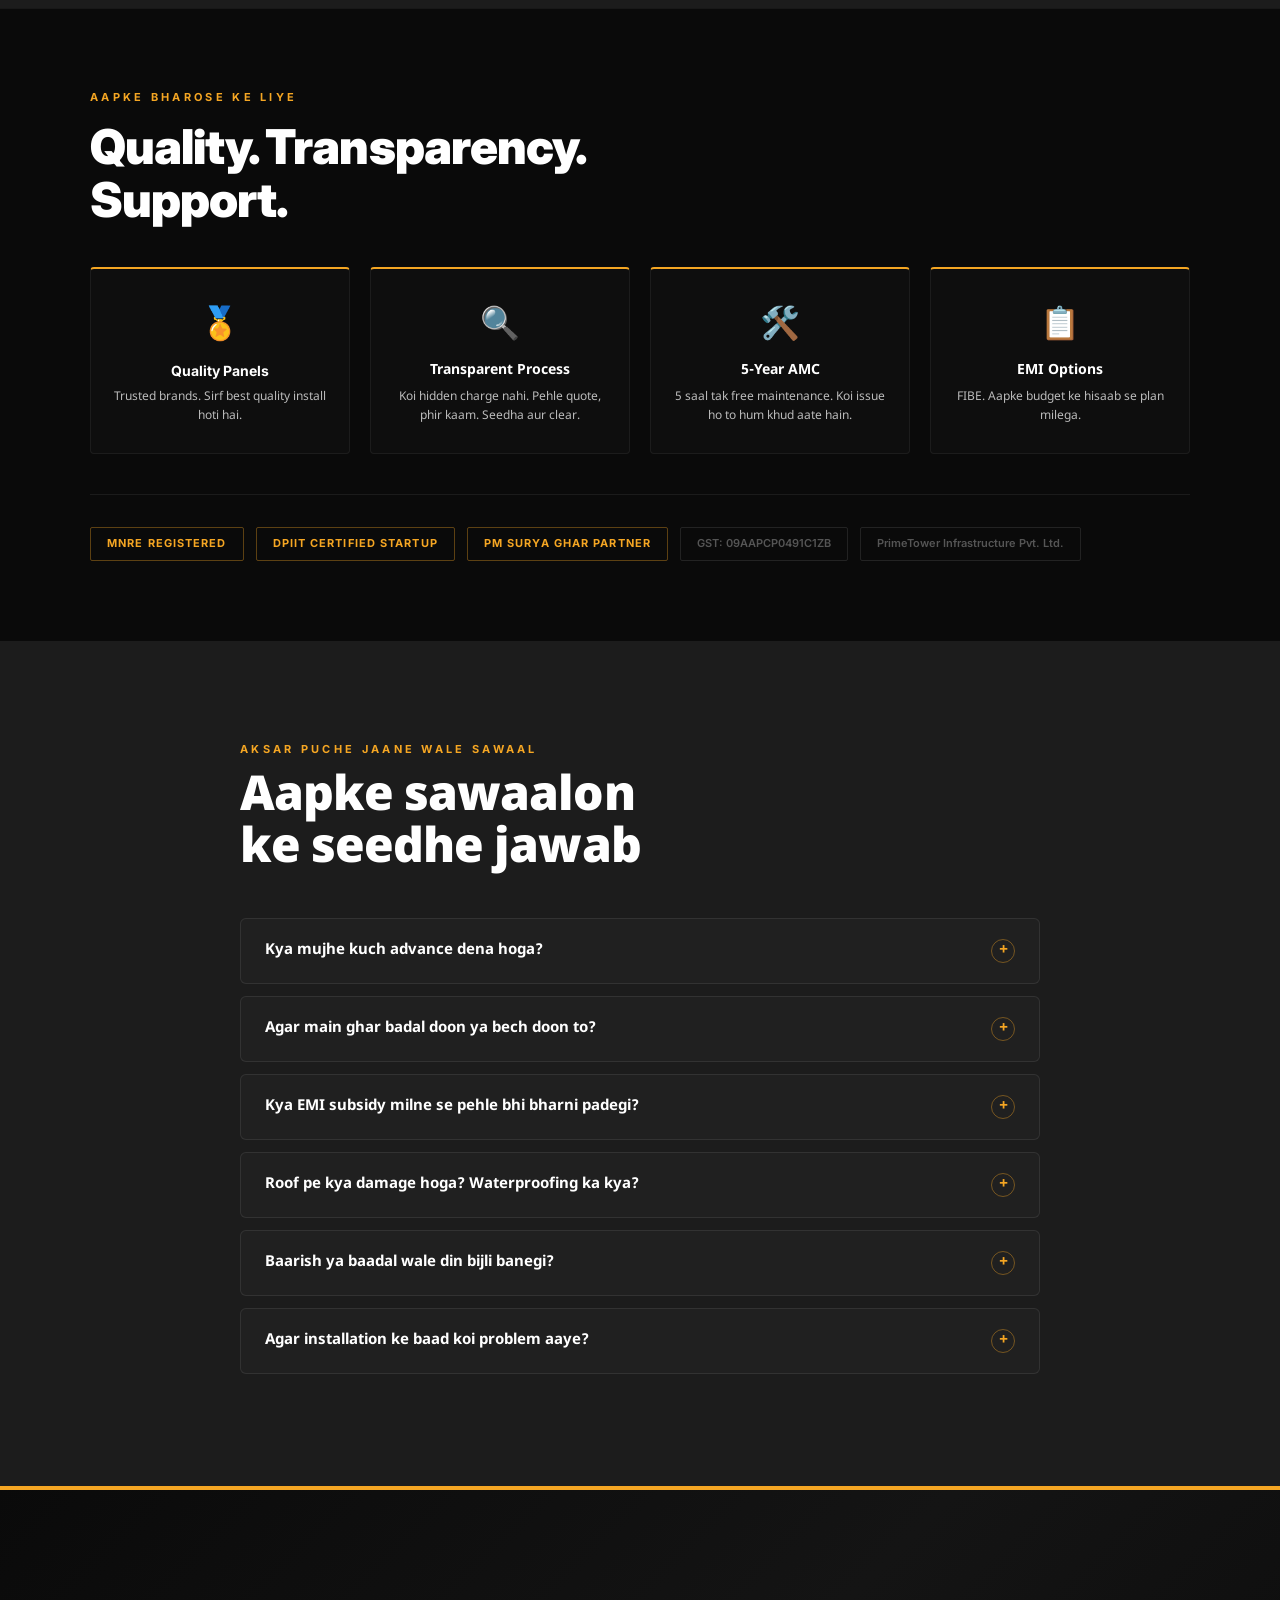
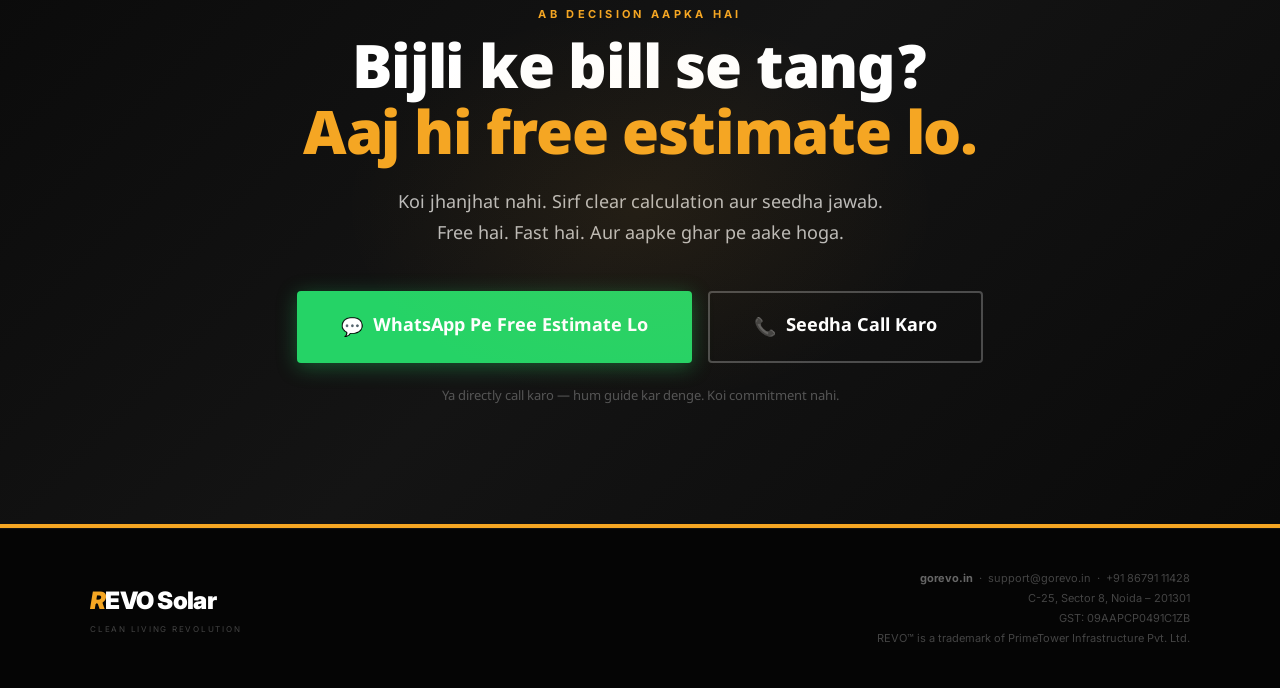
==== commit 124389af: "hero section size" ====
--- a/index.html
+++ b/index.html
@@ -178,7 +178,7 @@
 .hero {
   height: 100vh;
   height: 100svh;
-  min-height: 560px;
+  min-height: 640px;
   padding-top: calc(64px + env(safe-area-inset-top, 0px));
   display: flex; flex-direction: column;
   position: relative;
@@ -189,7 +189,7 @@
   position: relative;
   width: 100%;
   flex: 1 1 auto;
-  min-height: 0;
+  min-height: 380px;
   background: linear-gradient(160deg, #0d1a0d 0%, #1a3020 50%, #0a120a 100%);
   display: flex; align-items: center; justify-content: center;
   overflow: hidden;
@@ -273,18 +273,18 @@
   background: rgba(255,255,255,0.02);
 }
 .hero-cta-box {
-  display: flex; align-items: center; gap: 12px;
-  padding: 16px 18px;
+  display: flex; align-items: center; gap: 10px;
+  padding: 14px 18px;
   cursor: pointer; border: none;
   font-family: inherit; text-align: left;
   transition: filter 0.2s ease;
 }
 .hero-cta-box:not(:first-child) { border-left: 1px solid rgba(245,166,35,0.25); }
 .hero-cta-box:hover { filter: brightness(1.08); }
-.hero-cta-box .cta-icon { font-size: 21px; flex-shrink: 0; }
+.hero-cta-box .cta-icon { font-size: 19px; flex-shrink: 0; }
 .hero-cta-box .cta-text { display: flex; flex-direction: column; }
 .hero-cta-box .cta-title {
-  font-size: 13.5px; font-weight: 800; line-height: 1.25;
+  font-size: 14px; font-weight: 800; line-height: 1.25;
 }
 .hero-cta-box .cta-sub {
   font-size: 11px; margin-top: 2px; opacity: 0.85; line-height: 1.3;
@@ -903,40 +903,6 @@
   0% { left: -150%; }
   30% { left: 150%; }
   100% { left: 150%; }
-}
-
-/* ── AMBIENT SIDE WIDGET (sun → panel) ───── */
-.side-energy {
-  position: fixed;
-  right: 14px; top: 50%; transform: translateY(-50%);
-  width: 64px; z-index: 60;
-  pointer-events: none;
-  opacity: 0.85;
-}
-.side-energy svg { width: 100%; height: auto; display: block; }
-.side-energy .se-sun { animation: se-sun-pulse 3s ease-in-out infinite; transform-origin: center; }
-@keyframes se-sun-pulse {
-  0%, 100% { opacity: 0.85; }
-  50% { opacity: 1; }
-}
-.side-energy .se-spark {
-  animation: se-flow 2.2s linear infinite;
-}
-.side-energy .se-spark:nth-child(2) { animation-delay: 0.7s; }
-.side-energy .se-spark:nth-child(3) { animation-delay: 1.4s; }
-@keyframes se-flow {
-  0% { transform: translateY(0); opacity: 0; }
-  10% { opacity: 1; }
-  85% { opacity: 1; }
-  100% { transform: translateY(137px); opacity: 0; }
-}
-.side-energy .se-panel { animation: se-panel-glow 2.2s ease-in-out infinite; }
-@keyframes se-panel-glow {
-  0%, 80%, 100% { filter: drop-shadow(0 0 0 rgba(245,166,35,0)); }
-  90% { filter: drop-shadow(0 0 6px rgba(245,166,35,0.8)); }
-}
-@media (max-width: 1150px) {
-  .side-energy { display: none; }
 }
 
 /* ── ELIGIBILITY POPUP ───────────────────── */
@@ -1053,7 +1019,6 @@
   .sun-ray, .solar-glow { animation: none; }
   .shine::after { animation: none; display: none; }
   .planet-stat .ps-num, .planet-glow { animation: none; }
-  .side-energy .se-sun, .side-energy .se-spark, .side-energy .se-panel { animation: none; }
   .spark { animation: none; opacity: 0; }
   .eligibility-trigger { animation: none; }
   .eligibility-modal, .eligibility-modal::before { animation: none; }
@@ -1218,39 +1183,6 @@
 <a href="https://wa.me/918679111428?text=Namaste%2C%20mujhe%20free%20solar%20estimate%20chahiye" class="float-wa" title="WhatsApp pe Free Estimate Lo">💬</a>
 <div class="float-wa-label hi">WhatsApp karo →</div>
 
-<!-- ── AMBIENT SIDE ANIMATION: sun → panel ── -->
-<div class="side-energy" aria-hidden="true">
-  <svg viewBox="0 0 64 210" xmlns="http://www.w3.org/2000/svg">
-    <defs>
-      <linearGradient id="sePanelGrad" x1="0" y1="0" x2="1" y2="1">
-        <stop offset="0%" stop-color="#1a3a5c"/>
-        <stop offset="100%" stop-color="#0d2138"/>
-      </linearGradient>
-    </defs>
-    <g class="se-sun">
-      <circle cx="32" cy="22" r="14" fill="#F5A623"/>
-      <g stroke="#F5A623" stroke-width="2" opacity="0.6">
-        <line x1="32" y1="2" x2="32" y2="-6"/>
-        <line x1="14" y1="22" x2="6" y2="22"/>
-        <line x1="50" y1="22" x2="58" y2="22"/>
-        <line x1="19" y1="9" x2="13" y2="3"/>
-        <line x1="45" y1="9" x2="51" y2="3"/>
-      </g>
-    </g>
-    <line x1="32" y1="38" x2="32" y2="175" stroke="#F5A623" stroke-width="1.5" stroke-dasharray="3 4" opacity="0.4"/>
-    <circle class="se-spark" cx="32" cy="40" r="3" fill="#FFE9B0"/>
-    <circle class="se-spark" cx="32" cy="40" r="3" fill="#FFE9B0"/>
-    <circle class="se-spark" cx="32" cy="40" r="3" fill="#FFE9B0"/>
-    <g class="se-panel" transform="translate(10,178)">
-      <rect x="0" y="0" width="44" height="26" rx="2" fill="url(#sePanelGrad)" stroke="#3a5f7d" stroke-width="1.2"/>
-      <line x1="11" y1="0" x2="11" y2="26" stroke="#3a5f7d"/>
-      <line x1="22" y1="0" x2="22" y2="26" stroke="#3a5f7d"/>
-      <line x1="33" y1="0" x2="33" y2="26" stroke="#3a5f7d"/>
-      <line x1="0" y1="13" x2="44" y2="13" stroke="#3a5f7d"/>
-    </g>
-  </svg>
-</div>
-
 <!-- ═══════════════════════════════
      NAVBAR
      ═══════════════════════════════ -->
@@ -1280,12 +1212,6 @@
   <!-- Hero image zone: real family photo + animated gamified sun overlay -->
   <div class="hero-image-zone">
     <div class="hero-illustration hero-illustration--photo">
-      <!--
-        ⚠️ SWAP THIS: put your real photo here (Indian family, RCC-roof home,
-        solar panels visible, golden-hour light). Recommended size: 1600×900+,
-        landscape. Just replace the file at this path — same filename,
-        same folder — and it updates automatically everywhere.
-      -->
       <img
         src="assets/img/hero-family-photo.png"
         alt="REVO Solar customer family looking up at the sun with rooftop solar panels installed"
@@ -1345,45 +1271,20 @@
           <span class="cta-icon">☀️</span>
           <span class="cta-text">
             <span class="cta-title hi">Eligibility Check</span>
-            <span class="cta-sub hi">30 Sec Mein Check Karein</span>
           </span>
         </button>
         <a href="https://wa.me/918679111428?text=Namaste%2C%20mujhe%20free%20solar%20estimate%20chahiye" class="hero-cta-box cta-wa">
           <span class="cta-icon">💬</span>
           <span class="cta-text">
             <span class="cta-title hi">WhatsApp Karo</span>
-            <span class="cta-sub hi">Instant Support Paayein</span>
           </span>
         </a>
         <a href="#savings" class="hero-cta-box cta-dark">
           <span class="cta-icon">🧮</span>
           <span class="cta-text">
             <span class="cta-title hi">Free Estimate</span>
-            <span class="cta-sub hi">Apni Savings Jaanein</span>
           </span>
         </a>
-      </div>
-
-      <div class="hero-trust-row">
-        <div class="trust-item">
-          <span class="ti-icon">🛡️</span>
-          <span class="ti-text hi"><strong>30 Saal Ki</strong>Performance Warranty</span>
-        </div>
-        <div class="trust-div"></div>
-        <div class="trust-item">
-          <span class="ti-icon">🔧</span>
-          <span class="ti-text hi"><strong>3 Din Mein</strong>Installation</span>
-        </div>
-        <div class="trust-div"></div>
-        <div class="trust-item">
-          <span class="ti-icon">✅</span>
-          <span class="ti-text hi"><strong>MNRE Subsidy</strong>Ka Pura Fayda</span>
-        </div>
-        <div class="trust-div"></div>
-        <div class="trust-item">
-          <span class="ti-icon">🛡️</span>
-          <span class="ti-text hi"><strong>100% Safe &amp;</strong>Certified System</span>
-        </div>
       </div>
     </div>
   </div>
